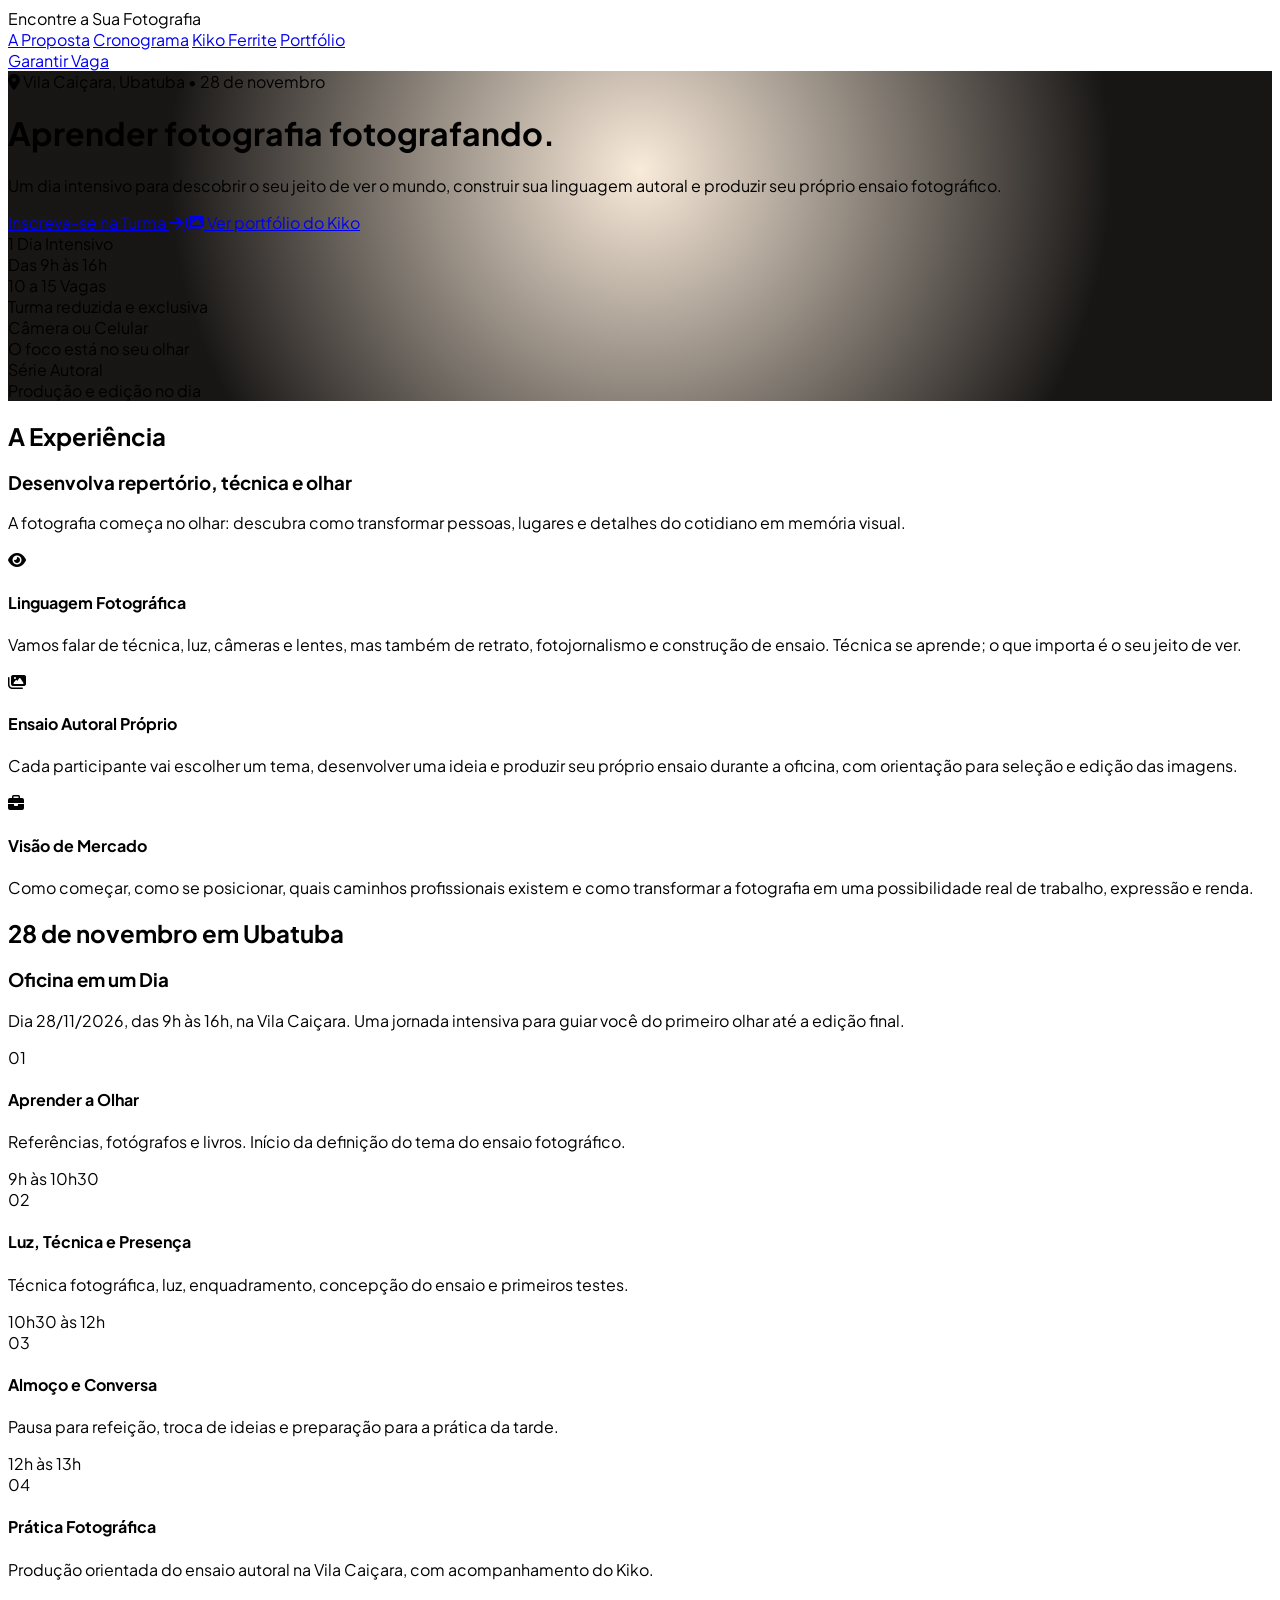
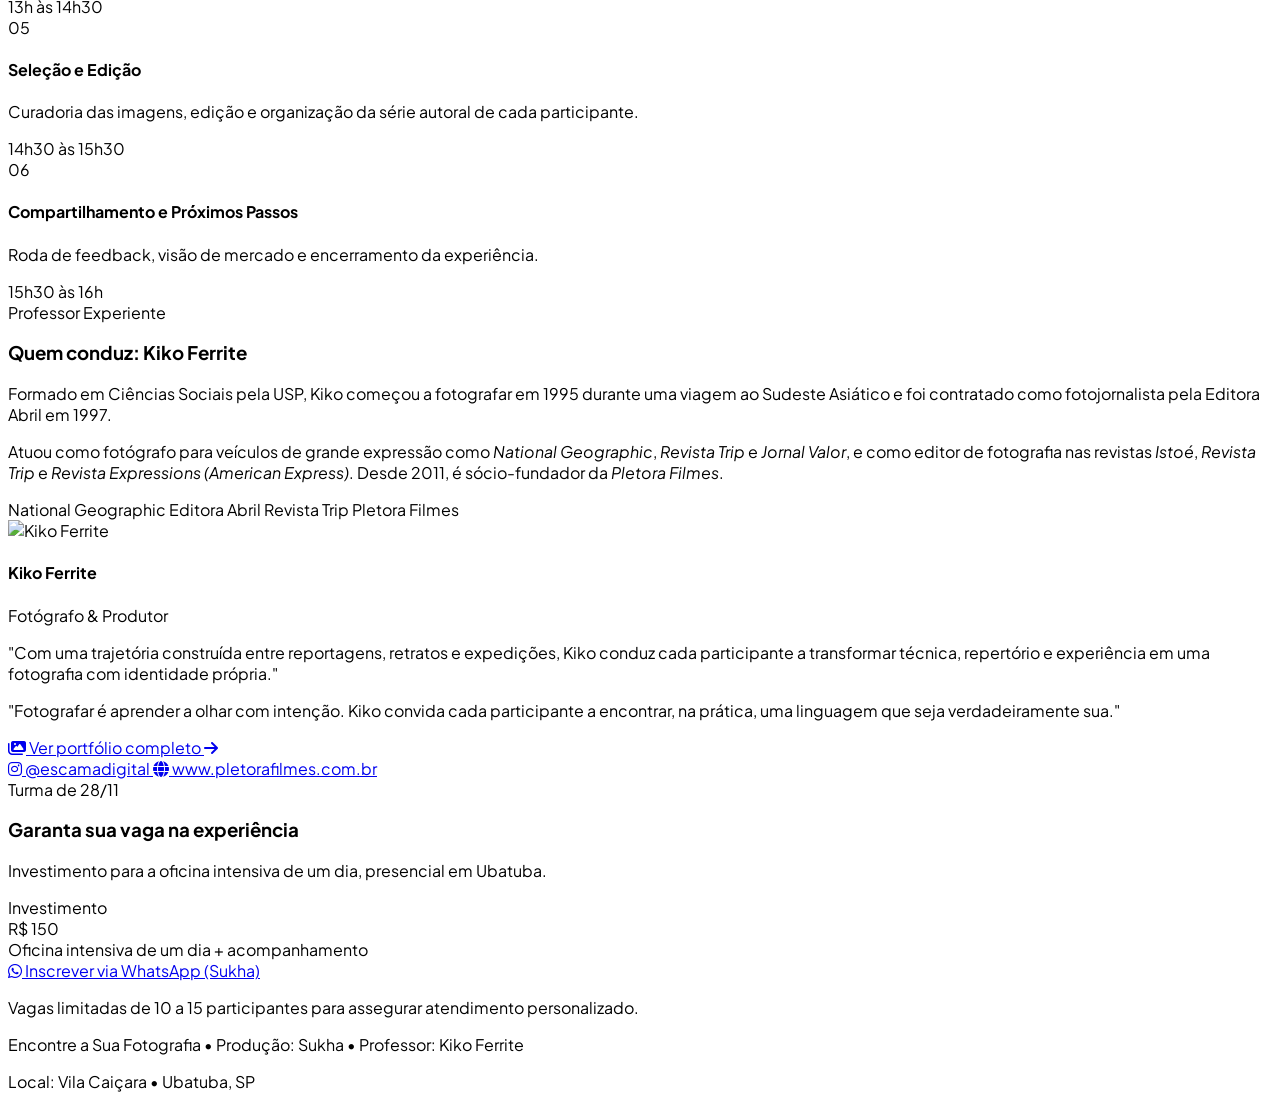
==== index.html @ da8b5577 "Atualiza oficina para evento intensivo de 28/11 e destaca portfólio" ====
<!DOCTYPE html>
<html lang="pt-BR" class="scroll-smooth">
<head>
    <meta charset="UTF-8">
    <meta name="viewport" content="width=device-width, initial-scale=1.0">
    <title>Encontre a Sua Fotografia | Oficina em Ubatuba com Kiko Ferrite</title>
    <meta name="description" content="Oficina intensiva Encontre a Sua Fotografia em Ubatuba com Kiko Ferrite, no dia 28/11, das 9h às 16h. Desenvolva seu olhar, sua linguagem autoral e produza seu ensaio fotográfico.">

<meta property="og:title" content="Encontre a Sua Fotografia | Oficina em Ubatuba com Kiko Ferrite">
<meta property="og:description" content="Oficina intensiva de fotografia autoral em Ubatuba, no dia 28/11, das 9h às 16h, com Kiko Ferrite.">
<meta property="og:type" content="website">
<meta property="og:url" content="https://agenciaentrenos.github.io/encontre-sua-fotografia/">
<meta property="og:image" content="https://agenciaentrenos.github.io/encontre-sua-fotografia/logo-oficina-encontre-sua-fotografia.png">

<meta name="twitter:card" content="summary_large_image">
<meta name="twitter:title" content="Encontre a Sua Fotografia | Oficina em Ubatuba com Kiko Ferrite">
<meta name="twitter:description" content="Oficina intensiva de fotografia autoral em Ubatuba com Kiko Ferrite, no dia 28/11.">

    <!-- Tailwind CSS -->
    <script src="https://cdn.tailwindcss.com"></script>
    <!-- Google Fonts: Plus Jakarta Sans -->
    <link href="https://fonts.googleapis.com/css2?family=Plus+Jakarta+Sans:wght@300;400;500;600;700;800&display=swap" rel="stylesheet">
    <!-- FontAwesome for Icons -->
    <link rel="stylesheet" href="https://cdnjs.cloudflare.com/ajax/libs/font-awesome/6.4.0/css/all.min.css">
    <style>
        body {
            font-family: 'Plus Jakarta Sans', sans-serif;
        }
        .hero-gradient {
            background: radial-gradient(circle at 50% 30%, rgba(217, 119, 6, 0.15) 0%, rgba(12, 10, 9, 0.95) 70%);
        }
    </style>
</head>
<body class="bg-stone-950 text-stone-100 antialiased selection:bg-amber-500 selection:text-stone-950">

    <!-- Navigation -->
    <nav class="fixed top-0 left-0 right-0 z-50 bg-stone-950/85 backdrop-blur-md border-b border-stone-800/60">
        <div class="max-w-7xl mx-auto px-6 h-20 flex items-center justify-between">
            <div class="flex items-center gap-3">
                <span class="w-3 h-3 bg-amber-500 rounded-full animate-pulse"></span>
                <span class="font-bold tracking-wider text-sm uppercase text-stone-200">Encontre a Sua Fotografia</span>
            </div>

            <div class="hidden md:flex items-center gap-8 text-sm font-medium text-stone-300">
                <a href="#sobre" class="hover:text-amber-400 transition">A Proposta</a>
                <a href="#cronograma" class="hover:text-amber-400 transition">Cronograma</a>
                <a href="#professor" class="hover:text-amber-400 transition">Kiko Ferrite</a>
                <a href="portfolio.html" class="text-amber-400 font-semibold hover:underline">Portfólio</a>
            </div>

            <a href="https://wa.me/5511961726800?text=Olá!%20Gostaria%20de%20garantir%20minha%20vaga%20na%20Oficina%20Encontre%20a%20Sua%20Fotografia%20no%20dia%2028/11." target="_blank" class="bg-amber-500 hover:bg-amber-400 text-stone-950 px-5 py-2.5 rounded-xl font-bold text-sm transition shadow-lg shadow-amber-500/20">
                Garantir Vaga
            </a>
        </div>
    </nav>

    <!-- Hero -->
    <header class="relative min-h-screen flex items-center justify-center pt-24 pb-16 px-6 hero-gradient overflow-hidden">
        <div class="absolute inset-0 opacity-20 bg-[radial-gradient(#f59e0b_1px,transparent_1px)] [background-size:24px_24px]"></div>

        <div class="max-w-5xl mx-auto text-center relative z-10 space-y-8">
            <div class="inline-flex items-center gap-2 px-4 py-1.5 bg-amber-500/10 border border-amber-500/30 rounded-full text-amber-400 text-xs font-semibold uppercase tracking-widest">
                <i class="fa-solid fa-location-dot"></i> Vila Caiçara, Ubatuba • 28 de novembro
            </div>

            <h1 class="text-4xl sm:text-6xl md:text-7xl font-extrabold tracking-tight text-white leading-tight">
                Aprender fotografia <span class="text-transparent bg-clip-text bg-gradient-to-r from-amber-400 to-amber-200">fotografando.</span>
            </h1>

            <p class="text-lg sm:text-xl text-stone-300 font-light max-w-2xl mx-auto leading-relaxed">
                Um dia intensivo para descobrir o seu jeito de ver o mundo, construir sua linguagem autoral e produzir seu próprio ensaio fotográfico.
            </p>

            <div class="flex flex-col sm:flex-row items-center justify-center gap-4 pt-4">
                <a href="https://wa.me/5511961726800?text=Olá!%20Gostaria%20de%20garantir%20minha%20vaga%20na%20oficina%20Encontre%20a%20Sua%20Fotografia%20no%20dia%2028/11." target="_blank" class="w-full sm:w-auto bg-amber-500 hover:bg-amber-400 text-stone-950 px-8 py-4 rounded-2xl font-bold text-base transition shadow-xl shadow-amber-500/25 flex items-center justify-center gap-3">
                    <span>Inscreva-se na Turma</span>
                    <i class="fa-solid fa-arrow-right"></i>
                </a>

                <a href="portfolio.html" class="w-full sm:w-auto bg-stone-900 hover:bg-stone-800 border border-stone-800 text-stone-200 px-8 py-4 rounded-2xl font-semibold text-base transition flex items-center justify-center gap-2">
                    <i class="fa-solid fa-images text-amber-500"></i> Ver portfólio do Kiko
                </a>
            </div>

            <!-- Highlights bar -->
            <div class="grid grid-cols-2 md:grid-cols-4 gap-4 pt-12 border-t border-stone-800/80 max-w-4xl mx-auto text-left">
                <div class="bg-stone-900/40 p-4 rounded-xl border border-stone-800/50">
                    <div class="text-amber-400 font-bold text-lg">1 Dia Intensivo</div>
                    <div class="text-xs text-stone-400">Das 9h às 16h</div>
                </div>

                <div class="bg-stone-900/40 p-4 rounded-xl border border-stone-800/50">
                    <div class="text-amber-400 font-bold text-lg">10 a 15 Vagas</div>
                    <div class="text-xs text-stone-400">Turma reduzida e exclusiva</div>
                </div>

                <div class="bg-stone-900/40 p-4 rounded-xl border border-stone-800/50">
                    <div class="text-amber-400 font-bold text-lg">Câmera ou Celular</div>
                    <div class="text-xs text-stone-400">O foco está no seu olhar</div>
                </div>

                <div class="bg-stone-900/40 p-4 rounded-xl border border-stone-800/50">
                    <div class="text-amber-400 font-bold text-lg">Série Autoral</div>
                    <div class="text-xs text-stone-400">Produção e edição no dia</div>
                </div>
            </div>
        </div>
    </header>

    <!-- Sobre -->
    <section id="sobre" class="py-24 px-6 bg-stone-900/40 border-t border-stone-800/50">
        <div class="max-w-6xl mx-auto">
            <div class="text-center max-w-3xl mx-auto mb-16 space-y-4">
                <h2 class="text-xs font-semibold text-amber-500 uppercase tracking-widest">A Experiência</h2>
                <h3 class="text-3xl md:text-4xl font-bold text-white">Desenvolva repertório, técnica e olhar</h3>
                <p class="text-stone-400 font-light">
                    A fotografia começa no olhar: descubra como transformar pessoas, lugares e detalhes do cotidiano em memória visual.
                </p>
            </div>

            <div class="grid md:grid-cols-3 gap-8">
                <div class="bg-stone-900/80 p-8 rounded-3xl border border-stone-800 shadow-xl space-y-4">
                    <div class="w-12 h-12 bg-amber-500/10 rounded-2xl flex items-center justify-center text-amber-400 text-xl font-bold">
                        <i class="fa-solid fa-eye"></i>
                    </div>
                    <h4 class="text-xl font-bold text-white">Linguagem Fotográfica</h4>
                    <p class="text-stone-400 text-sm leading-relaxed">
                        Vamos falar de técnica, luz, câmeras e lentes, mas também de retrato, fotojornalismo e construção de ensaio. Técnica se aprende; o que importa é o seu jeito de ver.
                    </p>
                </div>

                <div class="bg-stone-900/80 p-8 rounded-3xl border border-stone-800 shadow-xl space-y-4">
                    <div class="w-12 h-12 bg-amber-500/10 rounded-2xl flex items-center justify-center text-amber-400 text-xl font-bold">
                        <i class="fa-solid fa-images"></i>
                    </div>
                    <h4 class="text-xl font-bold text-white">Ensaio Autoral Próprio</h4>
                    <p class="text-stone-400 text-sm leading-relaxed">
                        Cada participante vai escolher um tema, desenvolver uma ideia e produzir seu próprio ensaio durante a oficina, com orientação para seleção e edição das imagens.
                    </p>
                </div>

                <div class="bg-stone-900/80 p-8 rounded-3xl border border-stone-800 shadow-xl space-y-4">
                    <div class="w-12 h-12 bg-amber-500/10 rounded-2xl flex items-center justify-center text-amber-400 text-xl font-bold">
                        <i class="fa-solid fa-briefcase"></i>
                    </div>
                    <h4 class="text-xl font-bold text-white">Visão de Mercado</h4>
                    <p class="text-stone-400 text-sm leading-relaxed">
                        Como começar, como se posicionar, quais caminhos profissionais existem e como transformar a fotografia em uma possibilidade real de trabalho, expressão e renda.
                    </p>
                </div>
            </div>
        </div>
    </section>

    <!-- Cronograma -->
    <section id="cronograma" class="py-24 px-6 max-w-5xl mx-auto">
        <div class="text-center max-w-3xl mx-auto mb-16 space-y-4">
            <h2 class="text-xs font-semibold text-amber-500 uppercase tracking-widest">28 de novembro em Ubatuba</h2>
            <h3 class="text-3xl md:text-4xl font-bold text-white">Oficina em um Dia</h3>
            <p class="text-stone-400 font-light">Dia 28/11/2026, das 9h às 16h, na Vila Caiçara. Uma jornada intensiva para guiar você do primeiro olhar até a edição final.</p>
        </div>

        <div class="space-y-4">
            <div class="bg-stone-900/60 border border-stone-800 p-6 sm:p-8 rounded-2xl flex flex-col md:flex-row md:items-center justify-between gap-6 hover:border-amber-500/50 transition">
                <div class="flex items-start gap-6">
                    <span class="text-3xl font-black text-amber-500/40">01</span>
                    <div>
                        <h4 class="text-xl font-bold text-white">Aprender a Olhar</h4>
                        <p class="text-stone-400 text-sm mt-1">Referências, fotógrafos e livros. Início da definição do tema do ensaio fotográfico.</p>
                    </div>
                </div>
                <span class="text-xs bg-stone-800 text-stone-300 px-3 py-1.5 rounded-lg w-fit">9h às 10h30</span>
            </div>

            <div class="bg-stone-900/60 border border-stone-800 p-6 sm:p-8 rounded-2xl flex flex-col md:flex-row md:items-center justify-between gap-6 hover:border-amber-500/50 transition">
                <div class="flex items-start gap-6">
                    <span class="text-3xl font-black text-amber-500/40">02</span>
                    <div>
                        <h4 class="text-xl font-bold text-white">Luz, Técnica e Presença</h4>
                        <p class="text-stone-400 text-sm mt-1">Técnica fotográfica, luz, enquadramento, concepção do ensaio e primeiros testes.</p>
                    </div>
                </div>
                <span class="text-xs bg-stone-800 text-stone-300 px-3 py-1.5 rounded-lg w-fit">10h30 às 12h</span>
            </div>

            <div class="bg-stone-900/60 border border-stone-800 p-6 sm:p-8 rounded-2xl flex flex-col md:flex-row md:items-center justify-between gap-6 hover:border-amber-500/50 transition">
                <div class="flex items-start gap-6">
                    <span class="text-3xl font-black text-amber-500/40">03</span>
                    <div>
                        <h4 class="text-xl font-bold text-white">Almoço e Conversa</h4>
                        <p class="text-stone-400 text-sm mt-1">Pausa para refeição, troca de ideias e preparação para a prática da tarde.</p>
                    </div>
                </div>
                <span class="text-xs bg-stone-800 text-stone-300 px-3 py-1.5 rounded-lg w-fit">12h às 13h</span>
            </div>

            <div class="bg-stone-900/60 border border-stone-800 p-6 sm:p-8 rounded-2xl flex flex-col md:flex-row md:items-center justify-between gap-6 hover:border-amber-500/50 transition">
                <div class="flex items-start gap-6">
                    <span class="text-3xl font-black text-amber-500/40">04</span>
                    <div>
                        <h4 class="text-xl font-bold text-white">Prática Fotográfica</h4>
                        <p class="text-stone-400 text-sm mt-1">Produção orientada do ensaio autoral na Vila Caiçara, com acompanhamento do Kiko.</p>
                    </div>
                </div>
                <span class="text-xs bg-stone-800 text-stone-300 px-3 py-1.5 rounded-lg w-fit">13h às 14h30</span>
            </div>

            <div class="bg-stone-900/60 border border-stone-800 p-6 sm:p-8 rounded-2xl flex flex-col md:flex-row md:items-center justify-between gap-6 hover:border-amber-500/50 transition">
                <div class="flex items-start gap-6">
                    <span class="text-3xl font-black text-amber-500/40">05</span>
                    <div>
                        <h4 class="text-xl font-bold text-white">Seleção e Edição</h4>
                        <p class="text-stone-400 text-sm mt-1">Curadoria das imagens, edição e organização da série autoral de cada participante.</p>
                    </div>
                </div>
                <span class="text-xs bg-stone-800 text-stone-300 px-3 py-1.5 rounded-lg w-fit">14h30 às 15h30</span>
            </div>

            <div class="bg-stone-900/60 border border-stone-800 p-6 sm:p-8 rounded-2xl flex flex-col md:flex-row md:items-center justify-between gap-6 hover:border-amber-500/50 transition">
                <div class="flex items-start gap-6">
                    <span class="text-3xl font-black text-amber-500/40">06</span>
                    <div>
                        <h4 class="text-xl font-bold text-white">Compartilhamento e Próximos Passos</h4>
                        <p class="text-stone-400 text-sm mt-1">Roda de feedback, visão de mercado e encerramento da experiência.</p>
                    </div>
                </div>
                <span class="text-xs bg-stone-800 text-stone-300 px-3 py-1.5 rounded-lg w-fit">15h30 às 16h</span>
            </div>
        </div>
    </section>

    <!-- Professor -->
    <section id="professor" class="py-24 px-6 bg-stone-900/40 border-t border-stone-800/50">
        <div class="max-w-5xl mx-auto">
            <div class="grid md:grid-cols-2 gap-12 items-center">
                <div class="space-y-6">
                    <span class="text-xs font-semibold text-amber-500 uppercase tracking-widest">Professor Experiente</span>
                    <h3 class="text-3xl md:text-4xl font-bold text-white">Quem conduz: Kiko Ferrite</h3>
                    <p class="text-stone-300 leading-relaxed text-sm sm:text-base">Formado em Ciências Sociais pela USP, Kiko começou a fotografar em 1995 durante uma viagem ao Sudeste Asiático e foi contratado como fotojornalista pela Editora Abril em 1997.</p>
                    <p class="text-stone-400 leading-relaxed text-sm">Atuou como fotógrafo para veículos de grande expressão como <em>National Geographic</em>, <em>Revista Trip</em> e <em>Jornal Valor</em>, e como editor de fotografia nas revistas <em>Istoé</em>, <em>Revista Trip</em> e <em>Revista Expressions (American Express)</em>. Desde 2011, é sócio-fundador da <em>Pletora Filmes</em>.</p>
                    <div class="pt-4 flex flex-wrap gap-3">
                        <span class="px-3 py-1.5 bg-stone-800 text-stone-300 text-xs rounded-lg border border-stone-700">National Geographic</span>
                        <span class="px-3 py-1.5 bg-stone-800 text-stone-300 text-xs rounded-lg border border-stone-700">Editora Abril</span>
                        <span class="px-3 py-1.5 bg-stone-800 text-stone-300 text-xs rounded-lg border border-stone-700">Revista Trip</span>
                        <span class="px-3 py-1.5 bg-stone-800 text-stone-300 text-xs rounded-lg border border-stone-700">Pletora Filmes</span>
                    </div>
                </div>

                <!-- Card visual do Kiko -->
                <div class="bg-stone-900 p-8 rounded-3xl border border-stone-800 shadow-2xl relative overflow-hidden">
                    <div class="absolute inset-0 bg-[radial-gradient(#f59e0b_1px,transparent_1px)] opacity-10 [background-size:16px_16px]"></div>
                    <div class="relative z-10 space-y-6 text-center">
                        <div class="w-32 h-32 rounded-full mx-auto overflow-hidden border-2 border-amber-500/50 shadow-lg">
                            <img src="IMG_4603.jpeg" alt="Kiko Ferrite" class="w-full h-full object-cover">
                        </div>

                        <div>
                            <h4 class="text-xl font-bold text-white">Kiko Ferrite</h4>
                            <p class="text-xs text-amber-400 uppercase tracking-widest mt-1">Fotógrafo & Produtor</p>
                        </div>

                        <div class="space-y-3">
                            <p class="text-xs text-stone-400 italic leading-relaxed">
                                "Com uma trajetória construída entre reportagens, retratos e expedições, Kiko conduz cada participante a transformar técnica, repertório e experiência em uma fotografia com identidade própria."
                            </p>
                            <p class="text-xs text-amber-400 italic leading-relaxed">
                                "Fotografar é aprender a olhar com intenção. Kiko convida cada participante a encontrar, na prática, uma linguagem que seja verdadeiramente sua."
                            </p>
                        </div>

                        <div class="pt-2 flex flex-col items-center gap-3">
                            <a href="portfolio.html" class="inline-flex items-center justify-center gap-3 bg-amber-500 hover:bg-amber-400 text-stone-950 px-6 py-3.5 rounded-xl font-bold text-sm transition shadow-lg shadow-amber-500/20">
                                <i class="fa-solid fa-images"></i>
                                Ver portfólio completo
                                <i class="fa-solid fa-arrow-right"></i>
                            </a>
                            <div class="flex flex-wrap items-center justify-center gap-3 pt-1">
                                <a href="https://www.instagram.com/escamadigital/" target="_blank" rel="noopener noreferrer" class="inline-flex items-center gap-2 bg-stone-800 hover:bg-stone-700 border border-amber-500/40 text-amber-400 px-4 py-2 rounded-xl font-semibold text-xs transition">
                                    <i class="fa-brands fa-instagram"></i> @escamadigital
                                </a>
                                <a href="https://www.pletorafilmes.com.br" target="_blank" rel="noopener noreferrer" class="inline-flex items-center gap-2 bg-stone-800 hover:bg-stone-700 border border-amber-500/40 text-amber-400 px-4 py-2 rounded-xl font-semibold text-xs transition">
                                    <i class="fa-solid fa-globe"></i> www.pletorafilmes.com.br
                                </a>
                            </div>
                        </div>
                    </div>
                </div>
            </div>
        </div>
    </section>

    <!-- Inscrição -->
    <section id="inscricao" class="py-24 px-6 max-w-4xl mx-auto text-center">
        <div class="bg-stone-900 border border-stone-800 p-8 sm:p-16 rounded-3xl shadow-2xl space-y-8">
            <span class="text-xs font-semibold text-amber-500 uppercase tracking-widest">Turma de 28/11</span>
            <h3 class="text-3xl sm:text-5xl font-extrabold text-white">Garanta sua vaga na experiência</h3>
            <p class="text-stone-400 max-w-xl mx-auto text-sm sm:text-base">Investimento para a oficina intensiva de um dia, presencial em Ubatuba.</p>
            <div class="inline-block bg-stone-950 border border-stone-800 px-8 py-6 rounded-2xl">
                <div class="text-sm text-stone-400 uppercase tracking-wider">Investimento</div>
                <div class="text-4xl sm:text-5xl font-black text-amber-400 mt-2">R$ 150</div>
                <div class="text-xs text-stone-500 mt-1">Oficina intensiva de um dia + acompanhamento</div>
            </div>
            <div class="flex flex-col sm:flex-row items-center justify-center gap-4 pt-4">
                <a href="https://wa.me/5511961726800?text=Olá!%20Gostaria%20de%20garantir%20minha%20vaga%20no%20workshop%20Encontre%20a%20Sua%20Fotografia%20no%20dia%2028/11." target="_blank" class="w-full sm:w-auto bg-amber-500 hover:bg-amber-400 text-stone-950 px-8 py-4 rounded-2xl font-bold text-base transition shadow-xl shadow-amber-500/25 flex items-center justify-center gap-3">
                    <i class="fa-brands fa-whatsapp text-xl"></i> Inscrever via WhatsApp (Sukha)
                </a>
            </div>
            <p class="text-xs text-stone-500">Vagas limitadas de 10 a 15 participantes para assegurar atendimento personalizado.</p>
        </div>
    </section>

    <footer class="bg-stone-950 border-t border-stone-900 py-12 px-6 text-center text-xs text-stone-500 space-y-2">
        <p>Encontre a Sua Fotografia • Produção: Sukha • Professor: Kiko Ferrite</p>
        <p>Local: Vila Caiçara • Ubatuba, SP</p>
    </footer>
</body>
</html>
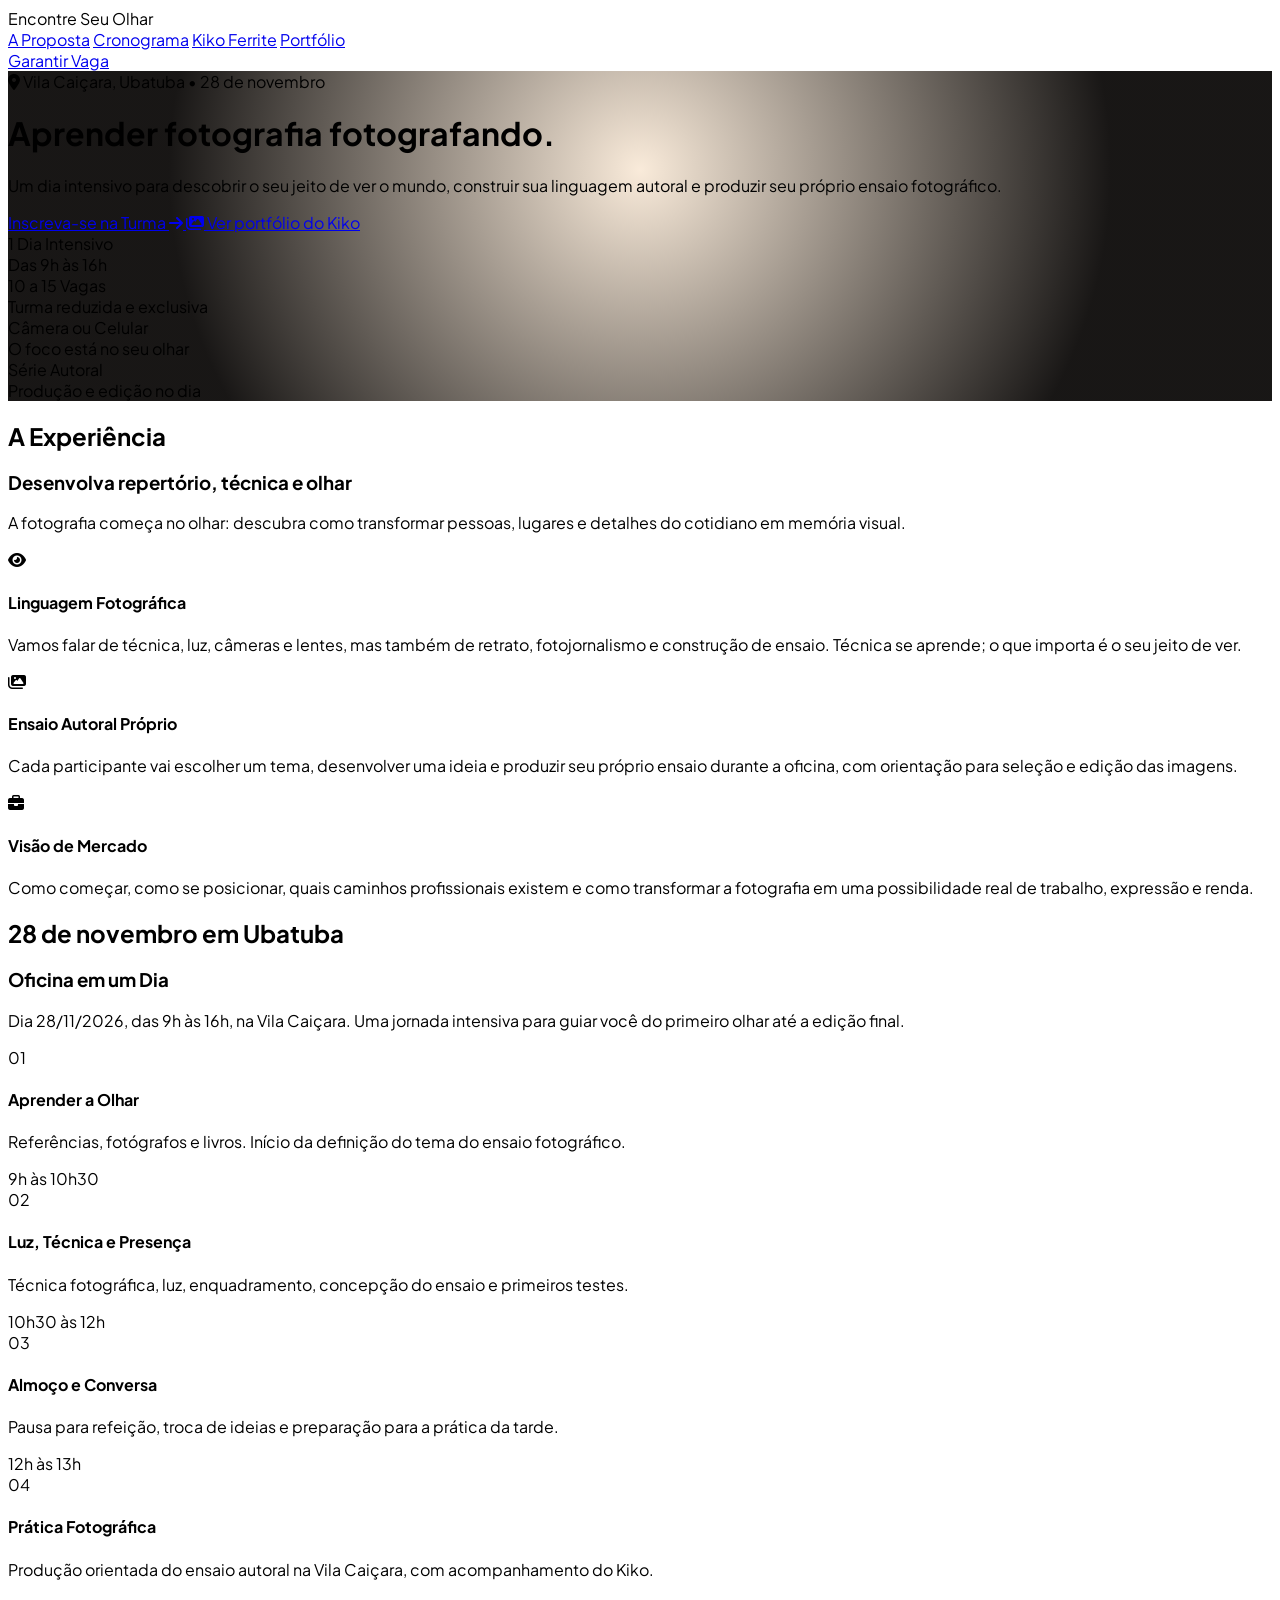
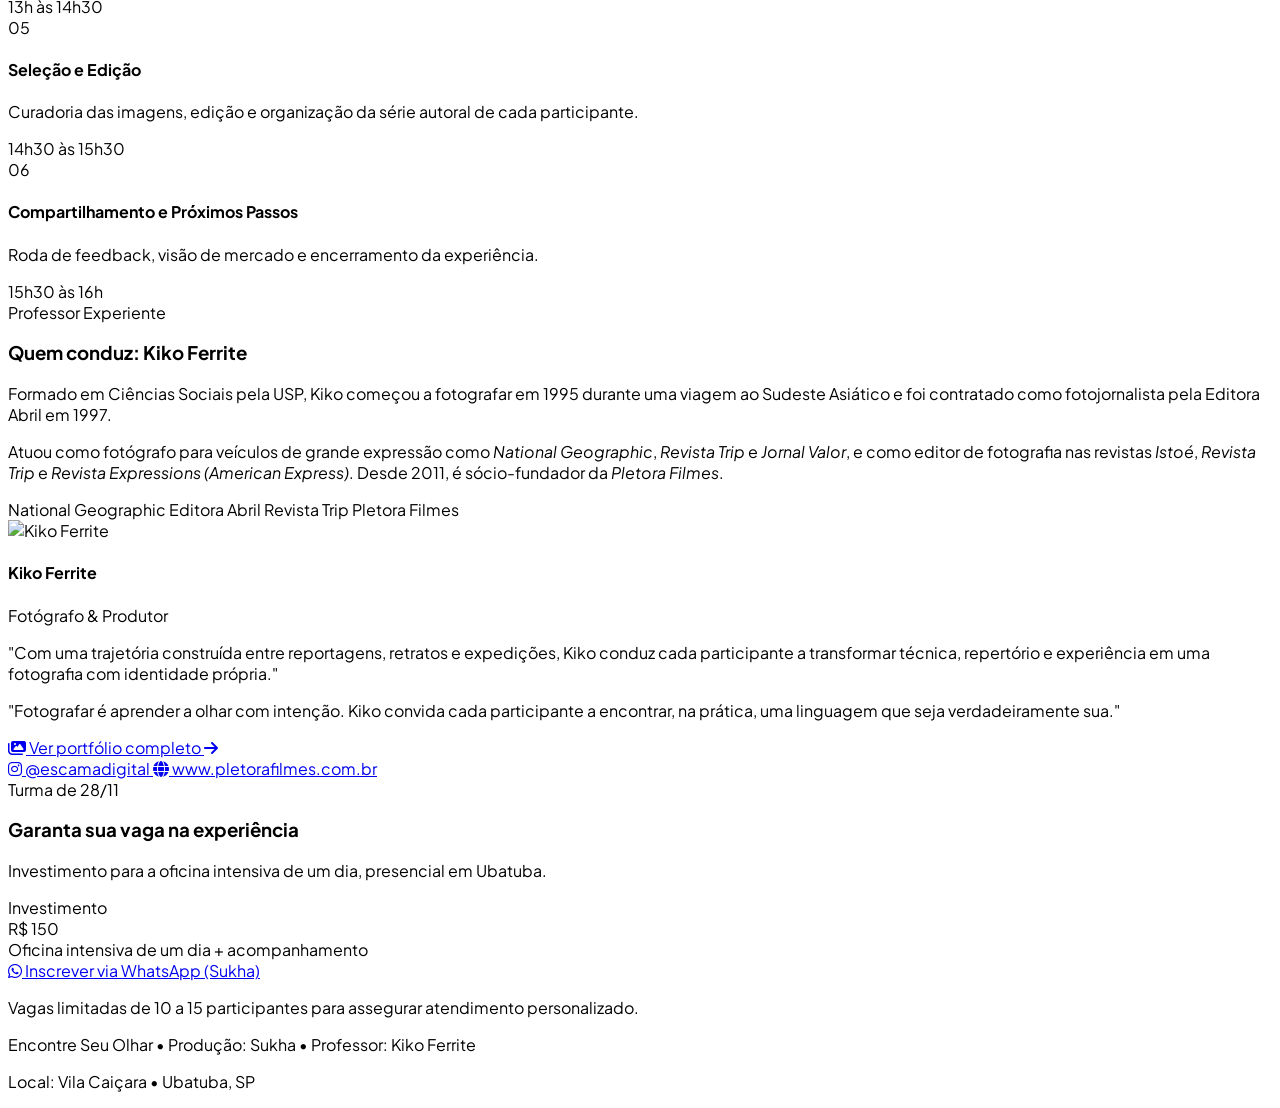
==== commit 170a131e: "Renomeia projeto para Encontre Seu Olhar" ====
--- a/index.html
+++ b/index.html
@@ -3,17 +3,17 @@
 <head>
     <meta charset="UTF-8">
     <meta name="viewport" content="width=device-width, initial-scale=1.0">
-    <title>Encontre a Sua Fotografia | Oficina em Ubatuba com Kiko Ferrite</title>
-    <meta name="description" content="Oficina intensiva Encontre a Sua Fotografia em Ubatuba com Kiko Ferrite, no dia 28/11, das 9h às 16h. Desenvolva seu olhar, sua linguagem autoral e produza seu ensaio fotográfico.">
-
-<meta property="og:title" content="Encontre a Sua Fotografia | Oficina em Ubatuba com Kiko Ferrite">
+    <title>Encontre Seu Olhar | Oficina em Ubatuba com Kiko Ferrite</title>
+    <meta name="description" content="Oficina intensiva Encontre Seu Olhar em Ubatuba com Kiko Ferrite, no dia 28/11, das 9h às 16h. Desenvolva seu olhar, sua linguagem autoral e produza seu ensaio fotográfico.">
+
+<meta property="og:title" content="Encontre Seu Olhar | Oficina em Ubatuba com Kiko Ferrite">
 <meta property="og:description" content="Oficina intensiva de fotografia autoral em Ubatuba, no dia 28/11, das 9h às 16h, com Kiko Ferrite.">
 <meta property="og:type" content="website">
 <meta property="og:url" content="https://agenciaentrenos.github.io/encontre-sua-fotografia/">
 <meta property="og:image" content="https://agenciaentrenos.github.io/encontre-sua-fotografia/logo-oficina-encontre-sua-fotografia.png">
 
 <meta name="twitter:card" content="summary_large_image">
-<meta name="twitter:title" content="Encontre a Sua Fotografia | Oficina em Ubatuba com Kiko Ferrite">
+<meta name="twitter:title" content="Encontre Seu Olhar | Oficina em Ubatuba com Kiko Ferrite">
 <meta name="twitter:description" content="Oficina intensiva de fotografia autoral em Ubatuba com Kiko Ferrite, no dia 28/11.">
 
     <!-- Tailwind CSS -->
@@ -38,7 +38,7 @@
         <div class="max-w-7xl mx-auto px-6 h-20 flex items-center justify-between">
             <div class="flex items-center gap-3">
                 <span class="w-3 h-3 bg-amber-500 rounded-full animate-pulse"></span>
-                <span class="font-bold tracking-wider text-sm uppercase text-stone-200">Encontre a Sua Fotografia</span>
+                <span class="font-bold tracking-wider text-sm uppercase text-stone-200">Encontre Seu Olhar</span>
             </div>
 
             <div class="hidden md:flex items-center gap-8 text-sm font-medium text-stone-300">
@@ -48,7 +48,7 @@
                 <a href="portfolio.html" class="text-amber-400 font-semibold hover:underline">Portfólio</a>
             </div>
 
-            <a href="https://wa.me/5511961726800?text=Olá!%20Gostaria%20de%20garantir%20minha%20vaga%20na%20Oficina%20Encontre%20a%20Sua%20Fotografia%20no%20dia%2028/11." target="_blank" class="bg-amber-500 hover:bg-amber-400 text-stone-950 px-5 py-2.5 rounded-xl font-bold text-sm transition shadow-lg shadow-amber-500/20">
+            <a href="https://wa.me/5511961726800?text=Olá!%20Gostaria%20de%20garantir%20minha%20vaga%20na%20Oficina%20Encontre%20Seu%20Olhar%20no%20dia%2028/11." target="_blank" class="bg-amber-500 hover:bg-amber-400 text-stone-950 px-5 py-2.5 rounded-xl font-bold text-sm transition shadow-lg shadow-amber-500/20">
                 Garantir Vaga
             </a>
         </div>
@@ -72,7 +72,7 @@
             </p>
 
             <div class="flex flex-col sm:flex-row items-center justify-center gap-4 pt-4">
-                <a href="https://wa.me/5511961726800?text=Olá!%20Gostaria%20de%20garantir%20minha%20vaga%20na%20oficina%20Encontre%20a%20Sua%20Fotografia%20no%20dia%2028/11." target="_blank" class="w-full sm:w-auto bg-amber-500 hover:bg-amber-400 text-stone-950 px-8 py-4 rounded-2xl font-bold text-base transition shadow-xl shadow-amber-500/25 flex items-center justify-center gap-3">
+                <a href="https://wa.me/5511961726800?text=Olá!%20Gostaria%20de%20garantir%20minha%20vaga%20na%20oficina%20Encontre%20Seu%20Olhar%20no%20dia%2028/11." target="_blank" class="w-full sm:w-auto bg-amber-500 hover:bg-amber-400 text-stone-950 px-8 py-4 rounded-2xl font-bold text-base transition shadow-xl shadow-amber-500/25 flex items-center justify-center gap-3">
                     <span>Inscreva-se na Turma</span>
                     <i class="fa-solid fa-arrow-right"></i>
                 </a>
@@ -301,7 +301,7 @@
                 <div class="text-xs text-stone-500 mt-1">Oficina intensiva de um dia + acompanhamento</div>
             </div>
             <div class="flex flex-col sm:flex-row items-center justify-center gap-4 pt-4">
-                <a href="https://wa.me/5511961726800?text=Olá!%20Gostaria%20de%20garantir%20minha%20vaga%20no%20workshop%20Encontre%20a%20Sua%20Fotografia%20no%20dia%2028/11." target="_blank" class="w-full sm:w-auto bg-amber-500 hover:bg-amber-400 text-stone-950 px-8 py-4 rounded-2xl font-bold text-base transition shadow-xl shadow-amber-500/25 flex items-center justify-center gap-3">
+                <a href="https://wa.me/5511961726800?text=Olá!%20Gostaria%20de%20garantir%20minha%20vaga%20no%20workshop%20Encontre%20Seu%20Olhar%20no%20dia%2028/11." target="_blank" class="w-full sm:w-auto bg-amber-500 hover:bg-amber-400 text-stone-950 px-8 py-4 rounded-2xl font-bold text-base transition shadow-xl shadow-amber-500/25 flex items-center justify-center gap-3">
                     <i class="fa-brands fa-whatsapp text-xl"></i> Inscrever via WhatsApp (Sukha)
                 </a>
             </div>
@@ -310,7 +310,7 @@
     </section>
 
     <footer class="bg-stone-950 border-t border-stone-900 py-12 px-6 text-center text-xs text-stone-500 space-y-2">
-        <p>Encontre a Sua Fotografia • Produção: Sukha • Professor: Kiko Ferrite</p>
+        <p>Encontre Seu Olhar • Produção: Sukha • Professor: Kiko Ferrite</p>
         <p>Local: Vila Caiçara • Ubatuba, SP</p>
     </footer>
 </body>
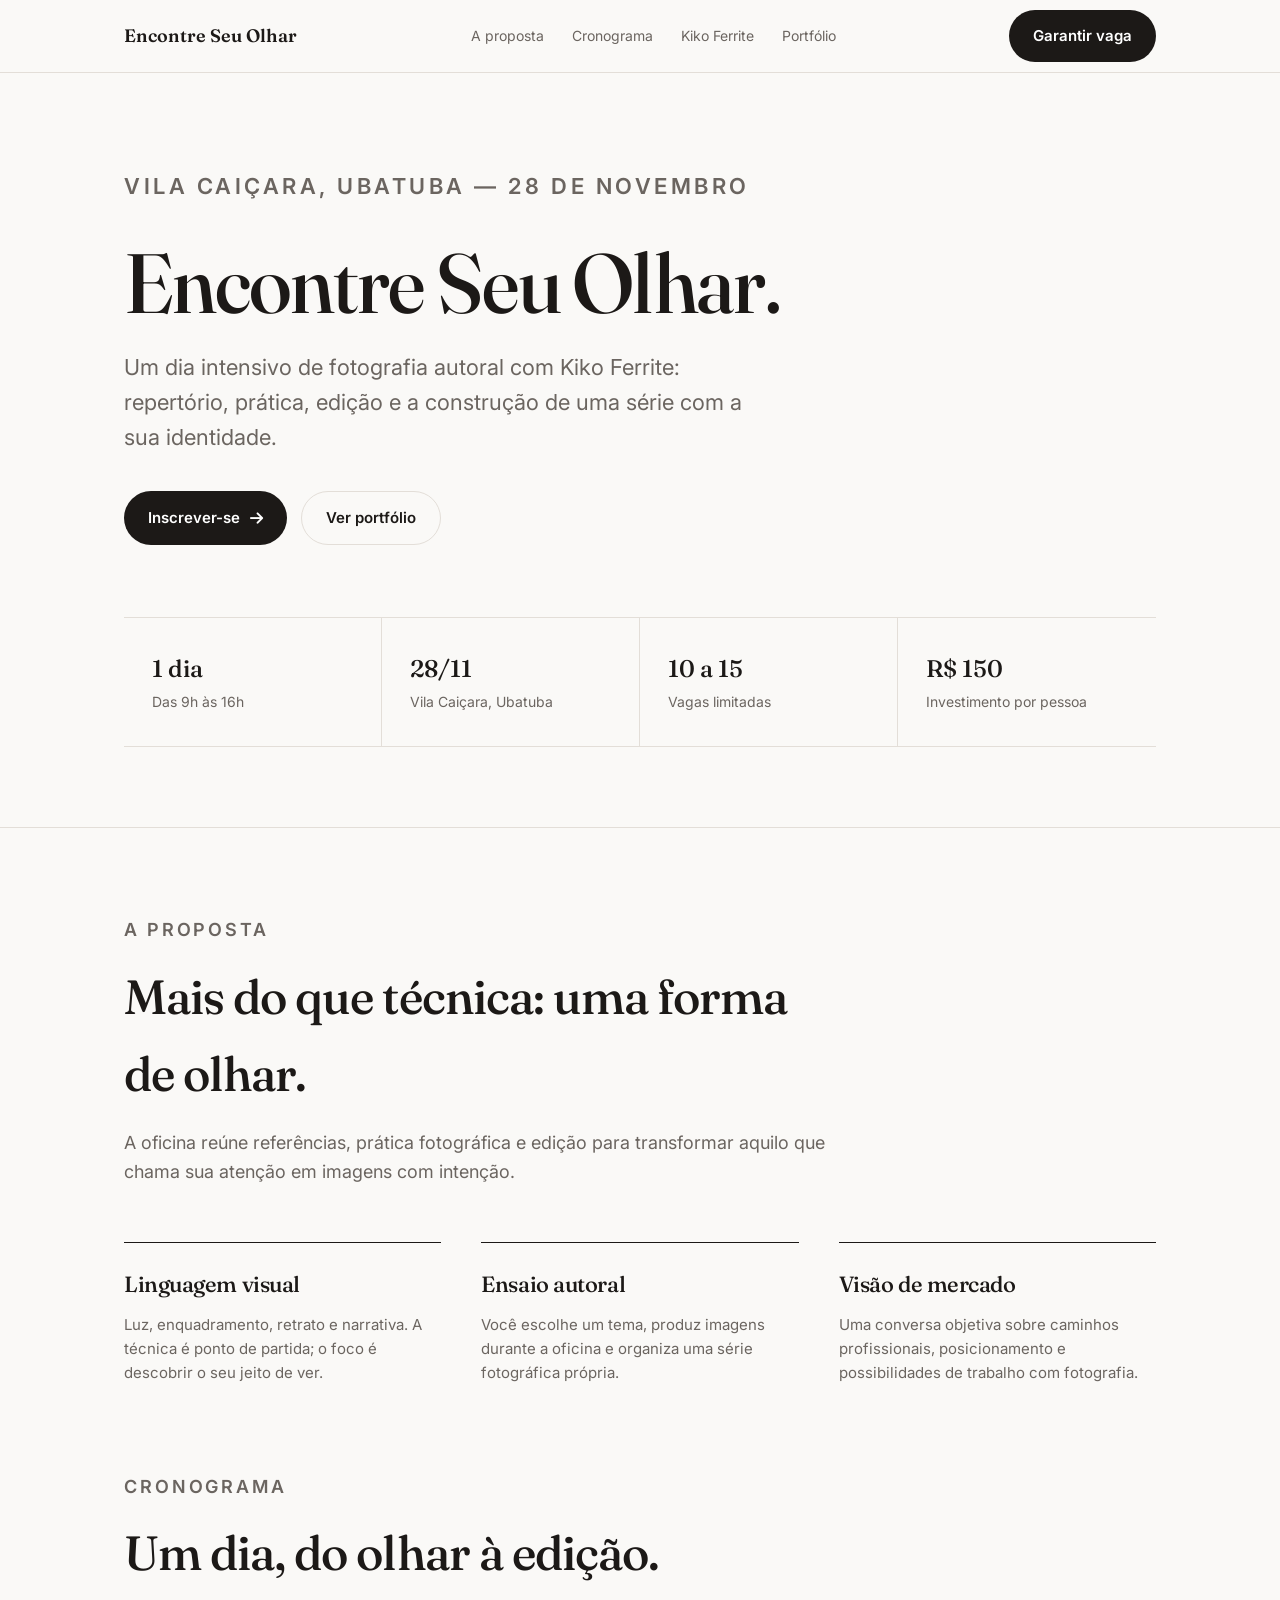
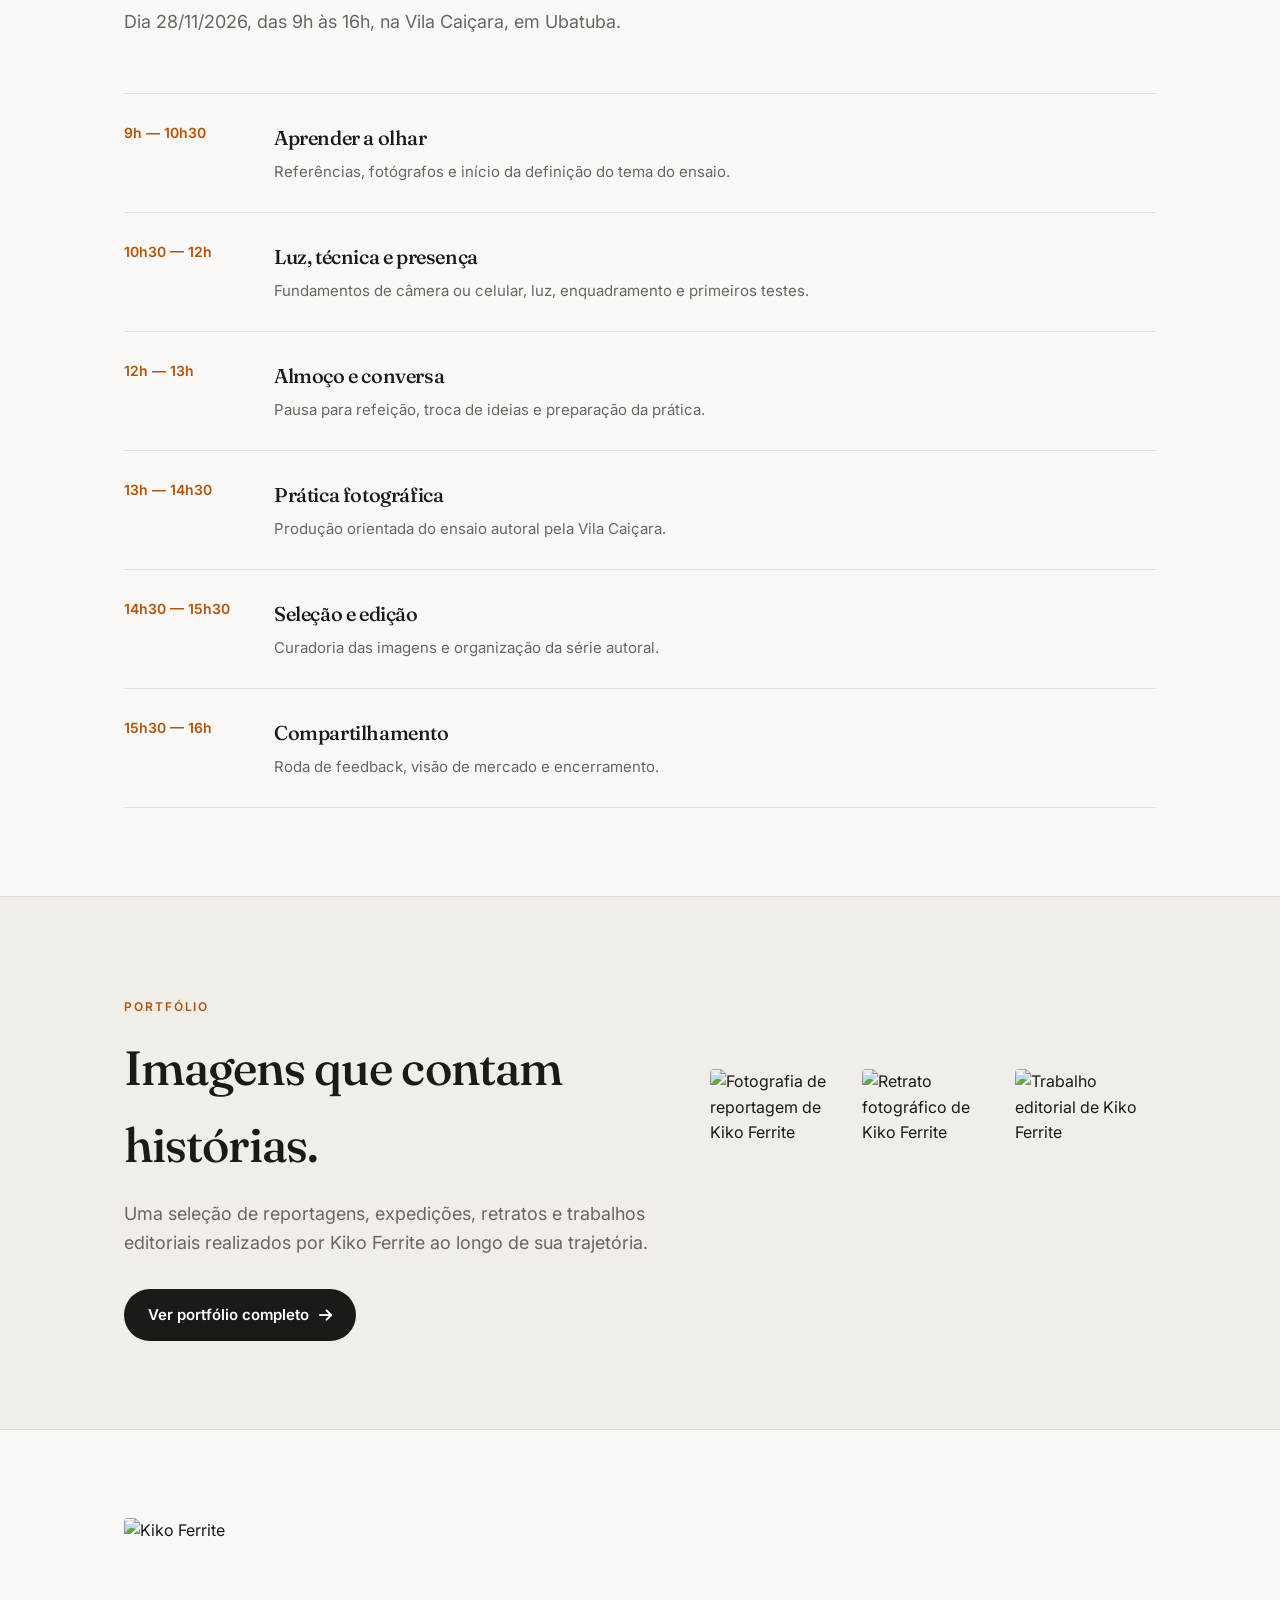
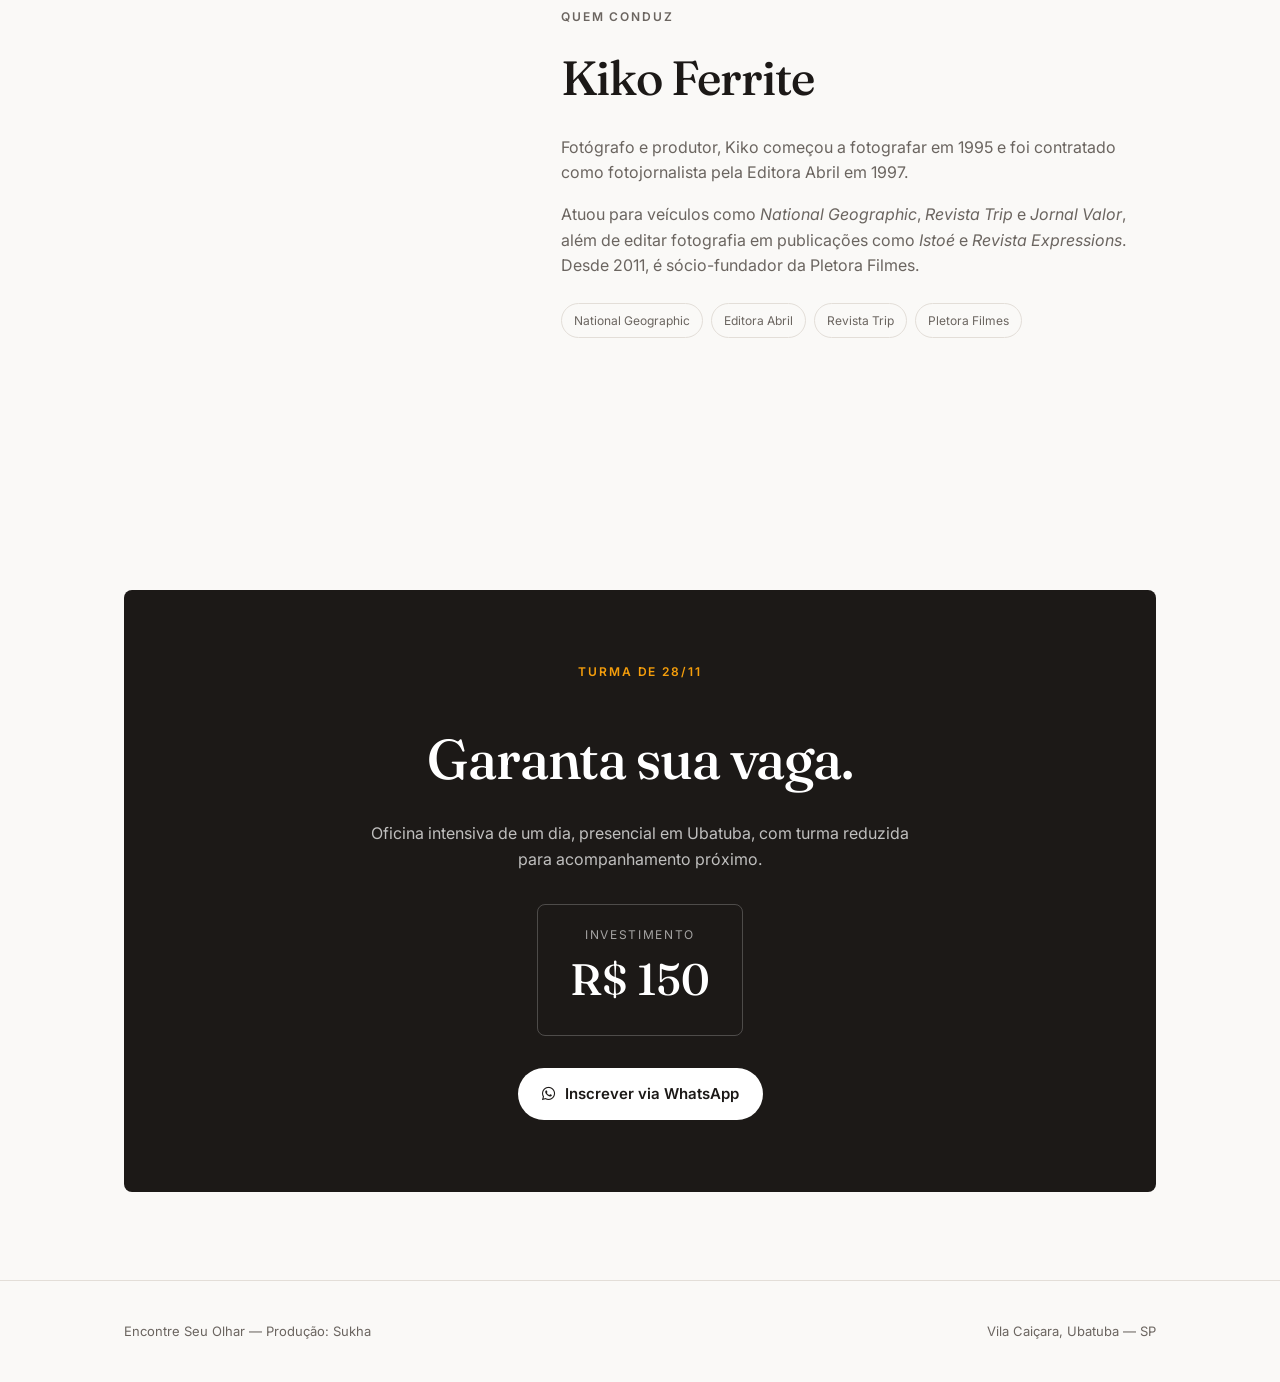
==== commit 0fc75fb6: "Aplica redesign clean na página principal" ====
--- a/index.html
+++ b/index.html
@@ -1,317 +1,323 @@
-<!DOCTYPE html>
-<html lang="pt-BR" class="scroll-smooth">
+<!doctype html>
+<html lang="pt-BR">
 <head>
-    <meta charset="UTF-8">
-    <meta name="viewport" content="width=device-width, initial-scale=1.0">
-    <title>Encontre Seu Olhar | Oficina em Ubatuba com Kiko Ferrite</title>
-    <meta name="description" content="Oficina intensiva Encontre Seu Olhar em Ubatuba com Kiko Ferrite, no dia 28/11, das 9h às 16h. Desenvolva seu olhar, sua linguagem autoral e produza seu ensaio fotográfico.">
-
-<meta property="og:title" content="Encontre Seu Olhar | Oficina em Ubatuba com Kiko Ferrite">
-<meta property="og:description" content="Oficina intensiva de fotografia autoral em Ubatuba, no dia 28/11, das 9h às 16h, com Kiko Ferrite.">
-<meta property="og:type" content="website">
-<meta property="og:url" content="https://agenciaentrenos.github.io/encontre-sua-fotografia/">
-<meta property="og:image" content="https://agenciaentrenos.github.io/encontre-sua-fotografia/logo-oficina-encontre-sua-fotografia.png">
-
-<meta name="twitter:card" content="summary_large_image">
-<meta name="twitter:title" content="Encontre Seu Olhar | Oficina em Ubatuba com Kiko Ferrite">
-<meta name="twitter:description" content="Oficina intensiva de fotografia autoral em Ubatuba com Kiko Ferrite, no dia 28/11.">
-
-    <!-- Tailwind CSS -->
-    <script src="https://cdn.tailwindcss.com"></script>
-    <!-- Google Fonts: Plus Jakarta Sans -->
-    <link href="https://fonts.googleapis.com/css2?family=Plus+Jakarta+Sans:wght@300;400;500;600;700;800&display=swap" rel="stylesheet">
-    <!-- FontAwesome for Icons -->
-    <link rel="stylesheet" href="https://cdnjs.cloudflare.com/ajax/libs/font-awesome/6.4.0/css/all.min.css">
-    <style>
-        body {
-            font-family: 'Plus Jakarta Sans', sans-serif;
-        }
-        .hero-gradient {
-            background: radial-gradient(circle at 50% 30%, rgba(217, 119, 6, 0.15) 0%, rgba(12, 10, 9, 0.95) 70%);
-        }
-    </style>
+  <meta charset="utf-8">
+  <meta name="viewport" content="width=device-width,initial-scale=1">
+  <title>Encontre Seu Olhar | Oficina de fotografia com Kiko Ferrite</title>
+  <meta name="description" content="Oficina intensiva de fotografia autoral com Kiko Ferrite em Ubatuba, no dia 28/11, das 9h às 16h.">
+  <meta property="og:title" content="Encontre Seu Olhar | Oficina com Kiko Ferrite">
+  <meta property="og:description" content="Um dia de fotografia autoral, prática e edição em Ubatuba. 28/11, das 9h às 16h.">
+  <meta property="og:image" content="https://agenciaentrenos.github.io/encontre-seu-olhar/logo-oficina-encontre-sua-fotografia.png">
+  <meta property="og:type" content="website">
+
+  <link rel="preconnect" href="https://fonts.googleapis.com">
+  <link rel="preconnect" href="https://fonts.gstatic.com" crossorigin>
+  <link href="https://fonts.googleapis.com/css2?family=Inter:wght@400;500;600&family=Fraunces:opsz,wght@9..144,400;9..144,500;9..144,600&display=swap" rel="stylesheet">
+  <link rel="stylesheet" href="https://cdnjs.cloudflare.com/ajax/libs/font-awesome/6.4.0/css/all.min.css">
+
+  <style>
+    :root {
+      --ink: #1c1917;
+      --muted: #6b6560;
+      --line: #e3ded8;
+      --paper: #faf9f7;
+      --accent: #b45309;
+    }
+    * { box-sizing: border-box; }
+    body {
+      margin: 0;
+      background: var(--paper);
+      color: var(--ink);
+      font-family: 'Inter', sans-serif;
+      line-height: 1.6;
+    }
+    h1, h2, h3 { font-family: 'Fraunces', serif; font-weight: 500; letter-spacing: -.02em; }
+    a { color: inherit; }
+    .container { max-width: 1080px; margin: 0 auto; padding: 0 24px; }
+    .eyebrow {
+      font-size: 12px;
+      font-weight: 600;
+      letter-spacing: .16em;
+      text-transform: uppercase;
+      color: var(--accent);
+    }
+    header.site {
+      position: sticky;
+      top: 0;
+      z-index: 20;
+      background: rgba(250,249,247,.92);
+      backdrop-filter: blur(12px);
+      border-bottom: 1px solid var(--line);
+    }
+    .nav {
+      display: flex;
+      align-items: center;
+      justify-content: space-between;
+      min-height: 72px;
+    }
+    .brand { font-family: 'Fraunces', serif; font-size: 18px; font-weight: 600; text-decoration: none; }
+    .nav-links { display: none; gap: 28px; font-size: 14px; }
+    .nav-links a { text-decoration: none; color: var(--muted); }
+    .nav-links a:hover { color: var(--ink); }
+    @media (min-width: 768px) { .nav-links { display: flex; } }
+    .button {
+      display: inline-flex;
+      align-items: center;
+      gap: 10px;
+      padding: 14px 24px;
+      border-radius: 999px;
+      font-size: 15px;
+      font-weight: 600;
+      text-decoration: none;
+      transition: .2s ease;
+    }
+    .button-dark { background: var(--ink); color: #fff; }
+    .button-dark:hover { background: #000; }
+    .button-line { border: 1px solid var(--line); color: var(--ink); }
+    .button-line:hover { border-color: var(--ink); }
+    .hero { padding: 96px 0 80px; border-bottom: 1px solid var(--line); }
+    .hero h1 { font-size: clamp(42px, 7vw, 84px); line-height: 1.02; margin: 18px 0 24px; max-width: 900px; }
+    .hero p { font-size: clamp(18px, 2.4vw, 22px); color: var(--muted); max-width: 640px; margin: 0 0 36px; }
+    .hero-actions { display: flex; flex-wrap: wrap; gap: 14px; }
+    .facts {
+      display: grid;
+      grid-template-columns: repeat(2, 1fr);
+      gap: 0;
+      margin-top: 72px;
+      border-top: 1px solid var(--line);
+    }
+    .fact { padding: 28px 0; border-bottom: 1px solid var(--line); }
+    .fact strong { display: block; font-family: 'Fraunces', serif; font-size: 24px; font-weight: 500; }
+    .fact span { color: var(--muted); font-size: 14px; }
+    @media (min-width: 768px) {
+      .facts { grid-template-columns: repeat(4, 1fr); }
+      .fact { border-right: 1px solid var(--line); padding: 32px 28px; }
+      .fact:last-child { border-right: 0; }
+    }
+    section { padding: 88px 0; }
+    .section-head { max-width: 720px; margin-bottom: 56px; }
+    .section-head h2 { font-size: clamp(30px, 4.4vw, 48px); margin: 14px 0 16px; }
+    .section-head p { color: var(--muted); font-size: 18px; margin: 0; }
+    .pillars { display: grid; gap: 40px; }
+    @media (min-width: 768px) { .pillars { grid-template-columns: repeat(3, 1fr); } }
+    .pillar { border-top: 1px solid var(--ink); padding-top: 24px; }
+    .pillar h3 { font-size: 22px; margin: 0 0 10px; }
+    .pillar p { color: var(--muted); font-size: 15px; margin: 0; }
+    .schedule { border-top: 1px solid var(--line); }
+    .schedule-item {
+      display: grid;
+      grid-template-columns: 130px 1fr;
+      gap: 20px;
+      padding: 28px 0;
+      border-bottom: 1px solid var(--line);
+    }
+    .time { font-size: 14px; font-weight: 600; color: var(--accent); }
+    .schedule-item h3 { font-size: 20px; margin: 0 0 6px; }
+    .schedule-item p { margin: 0; color: var(--muted); font-size: 15px; }
+    @media (max-width: 560px) {
+      .schedule-item { grid-template-columns: 1fr; gap: 6px; }
+    }
+    .portfolio {
+      background: #f1ede8;
+      border-top: 1px solid var(--line);
+      border-bottom: 1px solid var(--line);
+    }
+    .portfolio-inner {
+      display: grid;
+      gap: 40px;
+      align-items: center;
+    }
+    @media (min-width: 900px) { .portfolio-inner { grid-template-columns: 1.1fr .9fr; } }
+    .portfolio-images { display: grid; grid-template-columns: repeat(3, 1fr); gap: 12px; }
+    .portfolio-images img {
+      width: 100%;
+      aspect-ratio: 3 / 4;
+      object-fit: cover;
+      border-radius: 4px;
+      display: block;
+    }
+    .teacher {
+      display: grid;
+      gap: 40px;
+      align-items: center;
+    }
+    @media (min-width: 900px) { .teacher { grid-template-columns: .8fr 1.2fr; } }
+    .teacher-photo img {
+      width: 100%;
+      aspect-ratio: 4 / 5;
+      object-fit: cover;
+      border-radius: 4px;
+      display: block;
+    }
+    .teacher p { color: var(--muted); }
+    .tags { display: flex; flex-wrap: wrap; gap: 8px; margin-top: 24px; }
+    .tag {
+      font-size: 12px;
+      padding: 7px 12px;
+      border: 1px solid var(--line);
+      border-radius: 999px;
+      color: var(--muted);
+    }
+    .cta {
+      background: var(--ink);
+      color: #fff;
+      border-radius: 8px;
+      padding: 72px 32px;
+      text-align: center;
+    }
+    .cta h2 { font-size: clamp(32px, 5vw, 56px); margin: 14px 0 18px; }
+    .cta p { color: rgba(255,255,255,.72); max-width: 560px; margin: 0 auto 32px; }
+    .price {
+      display: inline-block;
+      border: 1px solid rgba(255,255,255,.22);
+      border-radius: 8px;
+      padding: 20px 32px;
+      margin-bottom: 32px;
+    }
+    .price span { display: block; font-size: 12px; letter-spacing: .14em; text-transform: uppercase; color: rgba(255,255,255,.6); }
+    .price strong { font-family: 'Fraunces', serif; font-size: 44px; font-weight: 500; }
+    .button-light { background: #fff; color: var(--ink); }
+    .button-light:hover { background: #f1ede8; }
+    footer {
+      padding: 40px 0;
+      border-top: 1px solid var(--line);
+      color: var(--muted);
+      font-size: 13px;
+    }
+    .footer-inner { display: flex; flex-wrap: wrap; gap: 12px; justify-content: space-between; }
+  </style>
 </head>
-<body class="bg-stone-950 text-stone-100 antialiased selection:bg-amber-500 selection:text-stone-950">
-
-    <!-- Navigation -->
-    <nav class="fixed top-0 left-0 right-0 z-50 bg-stone-950/85 backdrop-blur-md border-b border-stone-800/60">
-        <div class="max-w-7xl mx-auto px-6 h-20 flex items-center justify-between">
-            <div class="flex items-center gap-3">
-                <span class="w-3 h-3 bg-amber-500 rounded-full animate-pulse"></span>
-                <span class="font-bold tracking-wider text-sm uppercase text-stone-200">Encontre Seu Olhar</span>
-            </div>
-
-            <div class="hidden md:flex items-center gap-8 text-sm font-medium text-stone-300">
-                <a href="#sobre" class="hover:text-amber-400 transition">A Proposta</a>
-                <a href="#cronograma" class="hover:text-amber-400 transition">Cronograma</a>
-                <a href="#professor" class="hover:text-amber-400 transition">Kiko Ferrite</a>
-                <a href="portfolio.html" class="text-amber-400 font-semibold hover:underline">Portfólio</a>
-            </div>
-
-            <a href="https://wa.me/5511961726800?text=Olá!%20Gostaria%20de%20garantir%20minha%20vaga%20na%20Oficina%20Encontre%20Seu%20Olhar%20no%20dia%2028/11." target="_blank" class="bg-amber-500 hover:bg-amber-400 text-stone-950 px-5 py-2.5 rounded-xl font-bold text-sm transition shadow-lg shadow-amber-500/20">
-                Garantir Vaga
-            </a>
+<body>
+
+<header class="site">
+  <div class="container nav">
+    <a class="brand" href="#">Encontre Seu Olhar</a>
+    <nav class="nav-links">
+      <a href="#proposta">A proposta</a>
+      <a href="#cronograma">Cronograma</a>
+      <a href="#kiko">Kiko Ferrite</a>
+      <a href="portfolio.html">Portfólio</a>
+    </nav>
+    <a class="button button-dark" href="https://wa.me/5511961726800?text=Olá!%20Gostaria%20de%20garantir%20minha%20vaga%20na%20oficina%20Encontre%20Seu%20Olhar%20no%20dia%2028/11.">Garantir vaga</a>
+  </div>
+</header>
+
+<main>
+  <section class="hero">
+    <div class="container">
+      <p class="eyebrow">Vila Caiçara, Ubatuba — 28 de novembro</p>
+      <h1>Encontre Seu Olhar.</h1>
+      <p>Um dia intensivo de fotografia autoral com Kiko Ferrite: repertório, prática, edição e a construção de uma série com a sua identidade.</p>
+      <div class="hero-actions">
+        <a class="button button-dark" href="https://wa.me/5511961726800?text=Olá!%20Gostaria%20de%20garantir%20minha%20vaga%20na%20oficina%20Encontre%20Seu%20Olhar%20no%20dia%2028/11.">Inscrever-se <i class="fa-solid fa-arrow-right"></i></a>
+        <a class="button button-line" href="portfolio.html">Ver portfólio</a>
+      </div>
+      <div class="facts">
+        <div class="fact"><strong>1 dia</strong><span>Das 9h às 16h</span></div>
+        <div class="fact"><strong>28/11</strong><span>Vila Caiçara, Ubatuba</span></div>
+        <div class="fact"><strong>10 a 15</strong><span>Vagas limitadas</span></div>
+        <div class="fact"><strong>R$ 150</strong><span>Investimento por pessoa</span></div>
+      </div>
+    </div>
+  </section>
+
+  <section id="proposta">
+    <div class="container">
+      <div class="section-head">
+        <p class="eyebrow">A proposta</p>
+        <h2>Mais do que técnica: uma forma de olhar.</h2>
+        <p>A oficina reúne referências, prática fotográfica e edição para transformar aquilo que chama sua atenção em imagens com intenção.</p>
+      </div>
+      <div class="pillars">
+        <div class="pillar">
+          <h3>Linguagem visual</h3>
+          <p>Luz, enquadramento, retrato e narrativa. A técnica é ponto de partida; o foco é descobrir o seu jeito de ver.</p>
         </div>
-    </nav>
-
-    <!-- Hero -->
-    <header class="relative min-h-screen flex items-center justify-center pt-24 pb-16 px-6 hero-gradient overflow-hidden">
-        <div class="absolute inset-0 opacity-20 bg-[radial-gradient(#f59e0b_1px,transparent_1px)] [background-size:24px_24px]"></div>
-
-        <div class="max-w-5xl mx-auto text-center relative z-10 space-y-8">
-            <div class="inline-flex items-center gap-2 px-4 py-1.5 bg-amber-500/10 border border-amber-500/30 rounded-full text-amber-400 text-xs font-semibold uppercase tracking-widest">
-                <i class="fa-solid fa-location-dot"></i> Vila Caiçara, Ubatuba • 28 de novembro
-            </div>
-
-            <h1 class="text-4xl sm:text-6xl md:text-7xl font-extrabold tracking-tight text-white leading-tight">
-                Aprender fotografia <span class="text-transparent bg-clip-text bg-gradient-to-r from-amber-400 to-amber-200">fotografando.</span>
-            </h1>
-
-            <p class="text-lg sm:text-xl text-stone-300 font-light max-w-2xl mx-auto leading-relaxed">
-                Um dia intensivo para descobrir o seu jeito de ver o mundo, construir sua linguagem autoral e produzir seu próprio ensaio fotográfico.
-            </p>
-
-            <div class="flex flex-col sm:flex-row items-center justify-center gap-4 pt-4">
-                <a href="https://wa.me/5511961726800?text=Olá!%20Gostaria%20de%20garantir%20minha%20vaga%20na%20oficina%20Encontre%20Seu%20Olhar%20no%20dia%2028/11." target="_blank" class="w-full sm:w-auto bg-amber-500 hover:bg-amber-400 text-stone-950 px-8 py-4 rounded-2xl font-bold text-base transition shadow-xl shadow-amber-500/25 flex items-center justify-center gap-3">
-                    <span>Inscreva-se na Turma</span>
-                    <i class="fa-solid fa-arrow-right"></i>
-                </a>
-
-                <a href="portfolio.html" class="w-full sm:w-auto bg-stone-900 hover:bg-stone-800 border border-stone-800 text-stone-200 px-8 py-4 rounded-2xl font-semibold text-base transition flex items-center justify-center gap-2">
-                    <i class="fa-solid fa-images text-amber-500"></i> Ver portfólio do Kiko
-                </a>
-            </div>
-
-            <!-- Highlights bar -->
-            <div class="grid grid-cols-2 md:grid-cols-4 gap-4 pt-12 border-t border-stone-800/80 max-w-4xl mx-auto text-left">
-                <div class="bg-stone-900/40 p-4 rounded-xl border border-stone-800/50">
-                    <div class="text-amber-400 font-bold text-lg">1 Dia Intensivo</div>
-                    <div class="text-xs text-stone-400">Das 9h às 16h</div>
-                </div>
-
-                <div class="bg-stone-900/40 p-4 rounded-xl border border-stone-800/50">
-                    <div class="text-amber-400 font-bold text-lg">10 a 15 Vagas</div>
-                    <div class="text-xs text-stone-400">Turma reduzida e exclusiva</div>
-                </div>
-
-                <div class="bg-stone-900/40 p-4 rounded-xl border border-stone-800/50">
-                    <div class="text-amber-400 font-bold text-lg">Câmera ou Celular</div>
-                    <div class="text-xs text-stone-400">O foco está no seu olhar</div>
-                </div>
-
-                <div class="bg-stone-900/40 p-4 rounded-xl border border-stone-800/50">
-                    <div class="text-amber-400 font-bold text-lg">Série Autoral</div>
-                    <div class="text-xs text-stone-400">Produção e edição no dia</div>
-                </div>
-            </div>
+        <div class="pillar">
+          <h3>Ensaio autoral</h3>
+          <p>Você escolhe um tema, produz imagens durante a oficina e organiza uma série fotográfica própria.</p>
         </div>
-    </header>
-
-    <!-- Sobre -->
-    <section id="sobre" class="py-24 px-6 bg-stone-900/40 border-t border-stone-800/50">
-        <div class="max-w-6xl mx-auto">
-            <div class="text-center max-w-3xl mx-auto mb-16 space-y-4">
-                <h2 class="text-xs font-semibold text-amber-500 uppercase tracking-widest">A Experiência</h2>
-                <h3 class="text-3xl md:text-4xl font-bold text-white">Desenvolva repertório, técnica e olhar</h3>
-                <p class="text-stone-400 font-light">
-                    A fotografia começa no olhar: descubra como transformar pessoas, lugares e detalhes do cotidiano em memória visual.
-                </p>
-            </div>
-
-            <div class="grid md:grid-cols-3 gap-8">
-                <div class="bg-stone-900/80 p-8 rounded-3xl border border-stone-800 shadow-xl space-y-4">
-                    <div class="w-12 h-12 bg-amber-500/10 rounded-2xl flex items-center justify-center text-amber-400 text-xl font-bold">
-                        <i class="fa-solid fa-eye"></i>
-                    </div>
-                    <h4 class="text-xl font-bold text-white">Linguagem Fotográfica</h4>
-                    <p class="text-stone-400 text-sm leading-relaxed">
-                        Vamos falar de técnica, luz, câmeras e lentes, mas também de retrato, fotojornalismo e construção de ensaio. Técnica se aprende; o que importa é o seu jeito de ver.
-                    </p>
-                </div>
-
-                <div class="bg-stone-900/80 p-8 rounded-3xl border border-stone-800 shadow-xl space-y-4">
-                    <div class="w-12 h-12 bg-amber-500/10 rounded-2xl flex items-center justify-center text-amber-400 text-xl font-bold">
-                        <i class="fa-solid fa-images"></i>
-                    </div>
-                    <h4 class="text-xl font-bold text-white">Ensaio Autoral Próprio</h4>
-                    <p class="text-stone-400 text-sm leading-relaxed">
-                        Cada participante vai escolher um tema, desenvolver uma ideia e produzir seu próprio ensaio durante a oficina, com orientação para seleção e edição das imagens.
-                    </p>
-                </div>
-
-                <div class="bg-stone-900/80 p-8 rounded-3xl border border-stone-800 shadow-xl space-y-4">
-                    <div class="w-12 h-12 bg-amber-500/10 rounded-2xl flex items-center justify-center text-amber-400 text-xl font-bold">
-                        <i class="fa-solid fa-briefcase"></i>
-                    </div>
-                    <h4 class="text-xl font-bold text-white">Visão de Mercado</h4>
-                    <p class="text-stone-400 text-sm leading-relaxed">
-                        Como começar, como se posicionar, quais caminhos profissionais existem e como transformar a fotografia em uma possibilidade real de trabalho, expressão e renda.
-                    </p>
-                </div>
-            </div>
+        <div class="pillar">
+          <h3>Visão de mercado</h3>
+          <p>Uma conversa objetiva sobre caminhos profissionais, posicionamento e possibilidades de trabalho com fotografia.</p>
         </div>
-    </section>
-
-    <!-- Cronograma -->
-    <section id="cronograma" class="py-24 px-6 max-w-5xl mx-auto">
-        <div class="text-center max-w-3xl mx-auto mb-16 space-y-4">
-            <h2 class="text-xs font-semibold text-amber-500 uppercase tracking-widest">28 de novembro em Ubatuba</h2>
-            <h3 class="text-3xl md:text-4xl font-bold text-white">Oficina em um Dia</h3>
-            <p class="text-stone-400 font-light">Dia 28/11/2026, das 9h às 16h, na Vila Caiçara. Uma jornada intensiva para guiar você do primeiro olhar até a edição final.</p>
+      </div>
+    </div>
+  </section>
+
+  <section id="cronograma" style="padding-top:0">
+    <div class="container">
+      <div class="section-head">
+        <p class="eyebrow">Cronograma</p>
+        <h2>Um dia, do olhar à edição.</h2>
+        <p>Dia 28/11/2026, das 9h às 16h, na Vila Caiçara, em Ubatuba.</p>
+      </div>
+      <div class="schedule">
+        <div class="schedule-item"><div class="time">9h — 10h30</div><div><h3>Aprender a olhar</h3><p>Referências, fotógrafos e início da definição do tema do ensaio.</p></div></div>
+        <div class="schedule-item"><div class="time">10h30 — 12h</div><div><h3>Luz, técnica e presença</h3><p>Fundamentos de câmera ou celular, luz, enquadramento e primeiros testes.</p></div></div>
+        <div class="schedule-item"><div class="time">12h — 13h</div><div><h3>Almoço e conversa</h3><p>Pausa para refeição, troca de ideias e preparação da prática.</p></div></div>
+        <div class="schedule-item"><div class="time">13h — 14h30</div><div><h3>Prática fotográfica</h3><p>Produção orientada do ensaio autoral pela Vila Caiçara.</p></div></div>
+        <div class="schedule-item"><div class="time">14h30 — 15h30</div><div><h3>Seleção e edição</h3><p>Curadoria das imagens e organização da série autoral.</p></div></div>
+        <div class="schedule-item"><div class="time">15h30 — 16h</div><div><h3>Compartilhamento</h3><p>Roda de feedback, visão de mercado e encerramento.</p></div></div>
+      </div>
+    </div>
+  </section>
+
+  <section class="portfolio">
+    <div class="container portfolio-inner">
+      <div>
+        <p class="eyebrow">Portfólio</p>
+        <h2 style="font-size:clamp(30px,4.4vw,48px);margin:14px 0 16px">Imagens que contam histórias.</h2>
+        <p style="color:var(--muted);font-size:18px;margin:0 0 32px">Uma seleção de reportagens, expedições, retratos e trabalhos editoriais realizados por Kiko Ferrite ao longo de sua trajetória.</p>
+        <a class="button button-dark" href="portfolio.html">Ver portfólio completo <i class="fa-solid fa-arrow-right"></i></a>
+      </div>
+      <div class="portfolio-images">
+        <img src="national-geographic-01.jpg" alt="Fotografia de reportagem de Kiko Ferrite">
+        <img src="portfolio-fotografico-01.jpg" alt="Retrato fotográfico de Kiko Ferrite">
+        <img src="revista-gol-01.jpg" alt="Trabalho editorial de Kiko Ferrite">
+      </div>
+    </div>
+  </section>
+
+  <section id="kiko">
+    <div class="container teacher">
+      <div class="teacher-photo">
+        <img src="IMG_4603.jpeg" alt="Kiko Ferrite">
+      </div>
+      <div>
+        <p class="eyebrow">Quem conduz</p>
+        <h2 style="font-size:clamp(30px,4.4vw,48px);margin:14px 0 18px">Kiko Ferrite</h2>
+        <p>Fotógrafo e produtor, Kiko começou a fotografar em 1995 e foi contratado como fotojornalista pela Editora Abril em 1997.</p>
+        <p>Atuou para veículos como <em>National Geographic</em>, <em>Revista Trip</em> e <em>Jornal Valor</em>, além de editar fotografia em publicações como <em>Istoé</em> e <em>Revista Expressions</em>. Desde 2011, é sócio-fundador da Pletora Filmes.</p>
+        <div class="tags">
+          <span class="tag">National Geographic</span>
+          <span class="tag">Editora Abril</span>
+          <span class="tag">Revista Trip</span>
+          <span class="tag">Pletora Filmes</span>
         </div>
-
-        <div class="space-y-4">
-            <div class="bg-stone-900/60 border border-stone-800 p-6 sm:p-8 rounded-2xl flex flex-col md:flex-row md:items-center justify-between gap-6 hover:border-amber-500/50 transition">
-                <div class="flex items-start gap-6">
-                    <span class="text-3xl font-black text-amber-500/40">01</span>
-                    <div>
-                        <h4 class="text-xl font-bold text-white">Aprender a Olhar</h4>
-                        <p class="text-stone-400 text-sm mt-1">Referências, fotógrafos e livros. Início da definição do tema do ensaio fotográfico.</p>
-                    </div>
-                </div>
-                <span class="text-xs bg-stone-800 text-stone-300 px-3 py-1.5 rounded-lg w-fit">9h às 10h30</span>
-            </div>
-
-            <div class="bg-stone-900/60 border border-stone-800 p-6 sm:p-8 rounded-2xl flex flex-col md:flex-row md:items-center justify-between gap-6 hover:border-amber-500/50 transition">
-                <div class="flex items-start gap-6">
-                    <span class="text-3xl font-black text-amber-500/40">02</span>
-                    <div>
-                        <h4 class="text-xl font-bold text-white">Luz, Técnica e Presença</h4>
-                        <p class="text-stone-400 text-sm mt-1">Técnica fotográfica, luz, enquadramento, concepção do ensaio e primeiros testes.</p>
-                    </div>
-                </div>
-                <span class="text-xs bg-stone-800 text-stone-300 px-3 py-1.5 rounded-lg w-fit">10h30 às 12h</span>
-            </div>
-
-            <div class="bg-stone-900/60 border border-stone-800 p-6 sm:p-8 rounded-2xl flex flex-col md:flex-row md:items-center justify-between gap-6 hover:border-amber-500/50 transition">
-                <div class="flex items-start gap-6">
-                    <span class="text-3xl font-black text-amber-500/40">03</span>
-                    <div>
-                        <h4 class="text-xl font-bold text-white">Almoço e Conversa</h4>
-                        <p class="text-stone-400 text-sm mt-1">Pausa para refeição, troca de ideias e preparação para a prática da tarde.</p>
-                    </div>
-                </div>
-                <span class="text-xs bg-stone-800 text-stone-300 px-3 py-1.5 rounded-lg w-fit">12h às 13h</span>
-            </div>
-
-            <div class="bg-stone-900/60 border border-stone-800 p-6 sm:p-8 rounded-2xl flex flex-col md:flex-row md:items-center justify-between gap-6 hover:border-amber-500/50 transition">
-                <div class="flex items-start gap-6">
-                    <span class="text-3xl font-black text-amber-500/40">04</span>
-                    <div>
-                        <h4 class="text-xl font-bold text-white">Prática Fotográfica</h4>
-                        <p class="text-stone-400 text-sm mt-1">Produção orientada do ensaio autoral na Vila Caiçara, com acompanhamento do Kiko.</p>
-                    </div>
-                </div>
-                <span class="text-xs bg-stone-800 text-stone-300 px-3 py-1.5 rounded-lg w-fit">13h às 14h30</span>
-            </div>
-
-            <div class="bg-stone-900/60 border border-stone-800 p-6 sm:p-8 rounded-2xl flex flex-col md:flex-row md:items-center justify-between gap-6 hover:border-amber-500/50 transition">
-                <div class="flex items-start gap-6">
-                    <span class="text-3xl font-black text-amber-500/40">05</span>
-                    <div>
-                        <h4 class="text-xl font-bold text-white">Seleção e Edição</h4>
-                        <p class="text-stone-400 text-sm mt-1">Curadoria das imagens, edição e organização da série autoral de cada participante.</p>
-                    </div>
-                </div>
-                <span class="text-xs bg-stone-800 text-stone-300 px-3 py-1.5 rounded-lg w-fit">14h30 às 15h30</span>
-            </div>
-
-            <div class="bg-stone-900/60 border border-stone-800 p-6 sm:p-8 rounded-2xl flex flex-col md:flex-row md:items-center justify-between gap-6 hover:border-amber-500/50 transition">
-                <div class="flex items-start gap-6">
-                    <span class="text-3xl font-black text-amber-500/40">06</span>
-                    <div>
-                        <h4 class="text-xl font-bold text-white">Compartilhamento e Próximos Passos</h4>
-                        <p class="text-stone-400 text-sm mt-1">Roda de feedback, visão de mercado e encerramento da experiência.</p>
-                    </div>
-                </div>
-                <span class="text-xs bg-stone-800 text-stone-300 px-3 py-1.5 rounded-lg w-fit">15h30 às 16h</span>
-            </div>
-        </div>
-    </section>
-
-    <!-- Professor -->
-    <section id="professor" class="py-24 px-6 bg-stone-900/40 border-t border-stone-800/50">
-        <div class="max-w-5xl mx-auto">
-            <div class="grid md:grid-cols-2 gap-12 items-center">
-                <div class="space-y-6">
-                    <span class="text-xs font-semibold text-amber-500 uppercase tracking-widest">Professor Experiente</span>
-                    <h3 class="text-3xl md:text-4xl font-bold text-white">Quem conduz: Kiko Ferrite</h3>
-                    <p class="text-stone-300 leading-relaxed text-sm sm:text-base">Formado em Ciências Sociais pela USP, Kiko começou a fotografar em 1995 durante uma viagem ao Sudeste Asiático e foi contratado como fotojornalista pela Editora Abril em 1997.</p>
-                    <p class="text-stone-400 leading-relaxed text-sm">Atuou como fotógrafo para veículos de grande expressão como <em>National Geographic</em>, <em>Revista Trip</em> e <em>Jornal Valor</em>, e como editor de fotografia nas revistas <em>Istoé</em>, <em>Revista Trip</em> e <em>Revista Expressions (American Express)</em>. Desde 2011, é sócio-fundador da <em>Pletora Filmes</em>.</p>
-                    <div class="pt-4 flex flex-wrap gap-3">
-                        <span class="px-3 py-1.5 bg-stone-800 text-stone-300 text-xs rounded-lg border border-stone-700">National Geographic</span>
-                        <span class="px-3 py-1.5 bg-stone-800 text-stone-300 text-xs rounded-lg border border-stone-700">Editora Abril</span>
-                        <span class="px-3 py-1.5 bg-stone-800 text-stone-300 text-xs rounded-lg border border-stone-700">Revista Trip</span>
-                        <span class="px-3 py-1.5 bg-stone-800 text-stone-300 text-xs rounded-lg border border-stone-700">Pletora Filmes</span>
-                    </div>
-                </div>
-
-                <!-- Card visual do Kiko -->
-                <div class="bg-stone-900 p-8 rounded-3xl border border-stone-800 shadow-2xl relative overflow-hidden">
-                    <div class="absolute inset-0 bg-[radial-gradient(#f59e0b_1px,transparent_1px)] opacity-10 [background-size:16px_16px]"></div>
-                    <div class="relative z-10 space-y-6 text-center">
-                        <div class="w-32 h-32 rounded-full mx-auto overflow-hidden border-2 border-amber-500/50 shadow-lg">
-                            <img src="IMG_4603.jpeg" alt="Kiko Ferrite" class="w-full h-full object-cover">
-                        </div>
-
-                        <div>
-                            <h4 class="text-xl font-bold text-white">Kiko Ferrite</h4>
-                            <p class="text-xs text-amber-400 uppercase tracking-widest mt-1">Fotógrafo & Produtor</p>
-                        </div>
-
-                        <div class="space-y-3">
-                            <p class="text-xs text-stone-400 italic leading-relaxed">
-                                "Com uma trajetória construída entre reportagens, retratos e expedições, Kiko conduz cada participante a transformar técnica, repertório e experiência em uma fotografia com identidade própria."
-                            </p>
-                            <p class="text-xs text-amber-400 italic leading-relaxed">
-                                "Fotografar é aprender a olhar com intenção. Kiko convida cada participante a encontrar, na prática, uma linguagem que seja verdadeiramente sua."
-                            </p>
-                        </div>
-
-                        <div class="pt-2 flex flex-col items-center gap-3">
-                            <a href="portfolio.html" class="inline-flex items-center justify-center gap-3 bg-amber-500 hover:bg-amber-400 text-stone-950 px-6 py-3.5 rounded-xl font-bold text-sm transition shadow-lg shadow-amber-500/20">
-                                <i class="fa-solid fa-images"></i>
-                                Ver portfólio completo
-                                <i class="fa-solid fa-arrow-right"></i>
-                            </a>
-                            <div class="flex flex-wrap items-center justify-center gap-3 pt-1">
-                                <a href="https://www.instagram.com/escamadigital/" target="_blank" rel="noopener noreferrer" class="inline-flex items-center gap-2 bg-stone-800 hover:bg-stone-700 border border-amber-500/40 text-amber-400 px-4 py-2 rounded-xl font-semibold text-xs transition">
-                                    <i class="fa-brands fa-instagram"></i> @escamadigital
-                                </a>
-                                <a href="https://www.pletorafilmes.com.br" target="_blank" rel="noopener noreferrer" class="inline-flex items-center gap-2 bg-stone-800 hover:bg-stone-700 border border-amber-500/40 text-amber-400 px-4 py-2 rounded-xl font-semibold text-xs transition">
-                                    <i class="fa-solid fa-globe"></i> www.pletorafilmes.com.br
-                                </a>
-                            </div>
-                        </div>
-                    </div>
-                </div>
-            </div>
-        </div>
-    </section>
-
-    <!-- Inscrição -->
-    <section id="inscricao" class="py-24 px-6 max-w-4xl mx-auto text-center">
-        <div class="bg-stone-900 border border-stone-800 p-8 sm:p-16 rounded-3xl shadow-2xl space-y-8">
-            <span class="text-xs font-semibold text-amber-500 uppercase tracking-widest">Turma de 28/11</span>
-            <h3 class="text-3xl sm:text-5xl font-extrabold text-white">Garanta sua vaga na experiência</h3>
-            <p class="text-stone-400 max-w-xl mx-auto text-sm sm:text-base">Investimento para a oficina intensiva de um dia, presencial em Ubatuba.</p>
-            <div class="inline-block bg-stone-950 border border-stone-800 px-8 py-6 rounded-2xl">
-                <div class="text-sm text-stone-400 uppercase tracking-wider">Investimento</div>
-                <div class="text-4xl sm:text-5xl font-black text-amber-400 mt-2">R$ 150</div>
-                <div class="text-xs text-stone-500 mt-1">Oficina intensiva de um dia + acompanhamento</div>
-            </div>
-            <div class="flex flex-col sm:flex-row items-center justify-center gap-4 pt-4">
-                <a href="https://wa.me/5511961726800?text=Olá!%20Gostaria%20de%20garantir%20minha%20vaga%20no%20workshop%20Encontre%20Seu%20Olhar%20no%20dia%2028/11." target="_blank" class="w-full sm:w-auto bg-amber-500 hover:bg-amber-400 text-stone-950 px-8 py-4 rounded-2xl font-bold text-base transition shadow-xl shadow-amber-500/25 flex items-center justify-center gap-3">
-                    <i class="fa-brands fa-whatsapp text-xl"></i> Inscrever via WhatsApp (Sukha)
-                </a>
-            </div>
-            <p class="text-xs text-stone-500">Vagas limitadas de 10 a 15 participantes para assegurar atendimento personalizado.</p>
-        </div>
-    </section>
-
-    <footer class="bg-stone-950 border-t border-stone-900 py-12 px-6 text-center text-xs text-stone-500 space-y-2">
-        <p>Encontre Seu Olhar • Produção: Sukha • Professor: Kiko Ferrite</p>
-        <p>Local: Vila Caiçara • Ubatuba, SP</p>
-    </footer>
+      </div>
+    </div>
+  </section>
+
+  <section>
+    <div class="container">
+      <div class="cta">
+        <p class="eyebrow" style="color:#f59e0b">Turma de 28/11</p>
+        <h2>Garanta sua vaga.</h2>
+        <p>Oficina intensiva de um dia, presencial em Ubatuba, com turma reduzida para acompanhamento próximo.</p>
+        <div class="price"><span>Investimento</span><strong>R$ 150</strong></div>
+        <div><a class="button button-light" href="https://wa.me/5511961726800?text=Olá!%20Gostaria%20de%20garantir%20minha%20vaga%20no%20workshop%20Encontre%20Seu%20Olhar%20no%20dia%2028/11."><i class="fa-brands fa-whatsapp"></i> Inscrever via WhatsApp</a></div>
+      </div>
+    </div>
+  </section>
+</main>
+
+<footer>
+  <div class="container footer-inner">
+    <span>Encontre Seu Olhar — Produção: Sukha</span>
+    <span>Vila Caiçara, Ubatuba — SP</span>
+  </div>
+</footer>
+
 </body>
 </html>
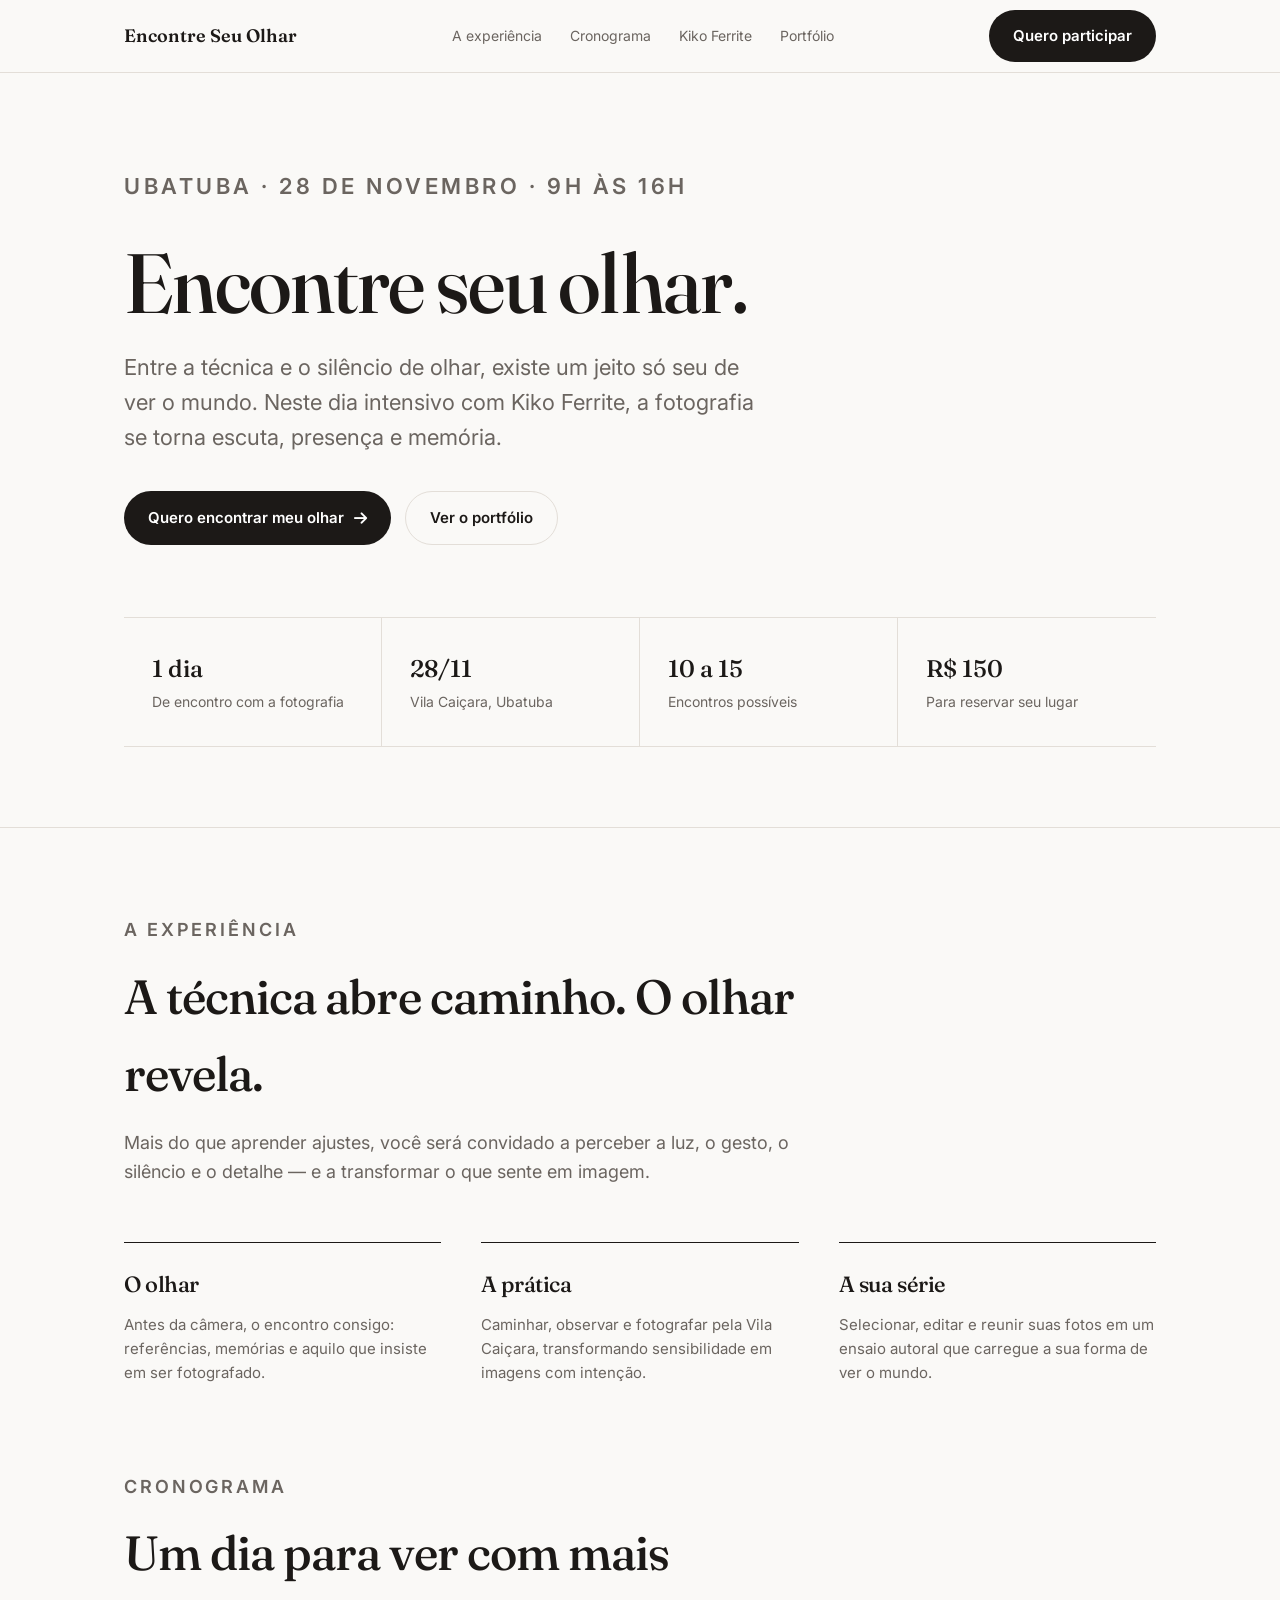
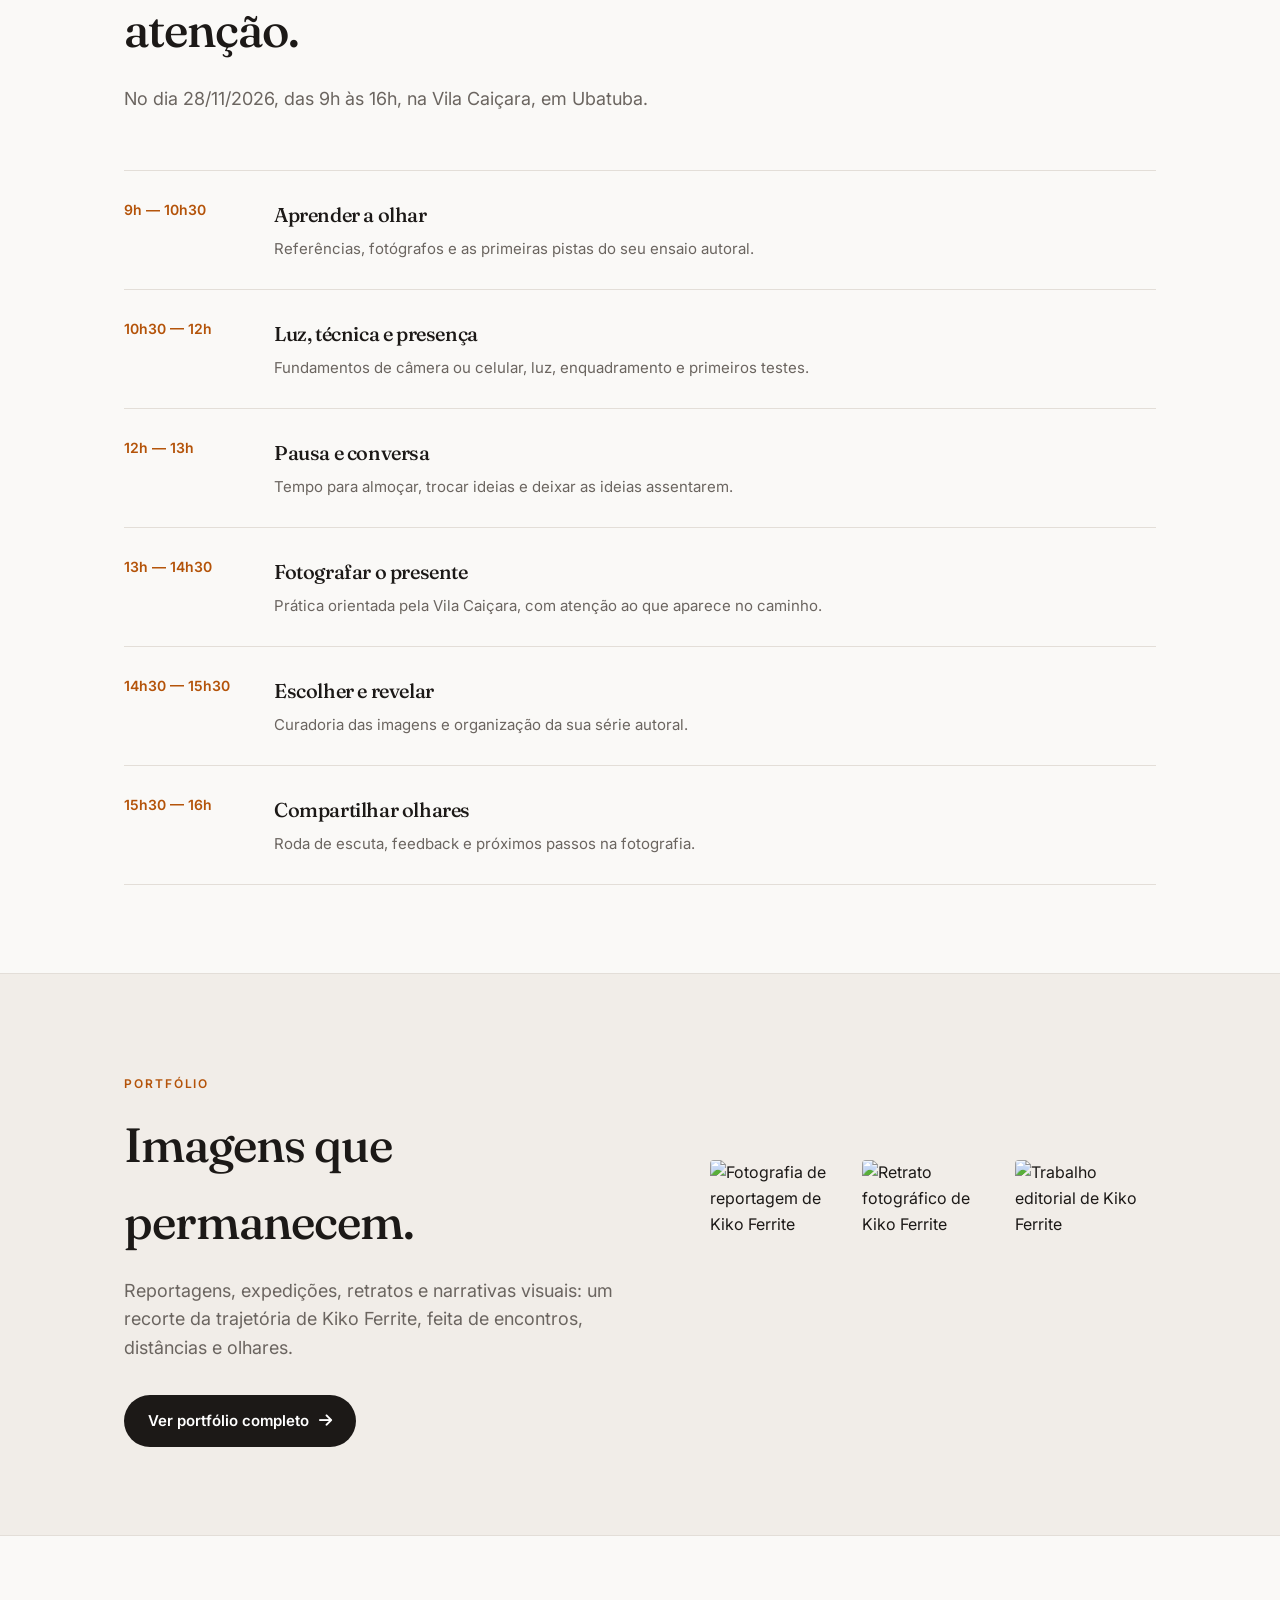
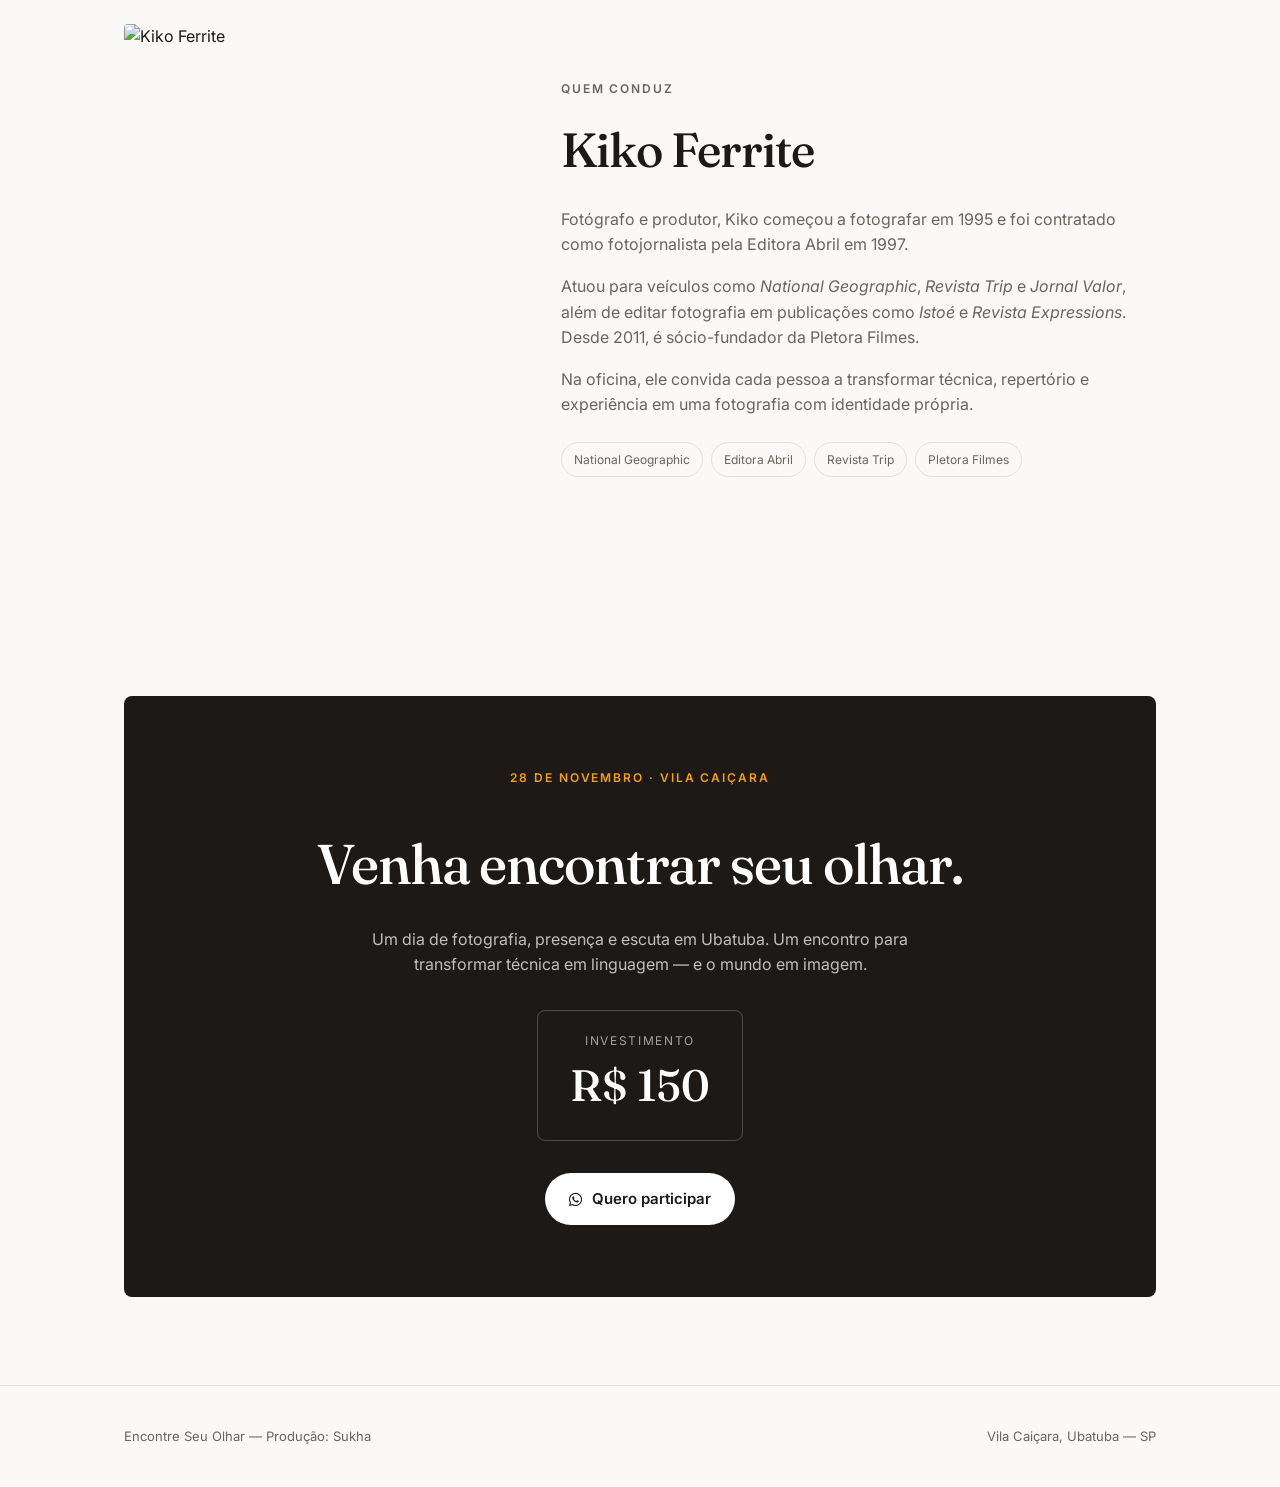
==== commit 1403b747: "Ajusta textos para tom poético e sensível" ====
--- a/index.html
+++ b/index.html
@@ -4,9 +4,9 @@
   <meta charset="utf-8">
   <meta name="viewport" content="width=device-width,initial-scale=1">
   <title>Encontre Seu Olhar | Oficina de fotografia com Kiko Ferrite</title>
-  <meta name="description" content="Oficina intensiva de fotografia autoral com Kiko Ferrite em Ubatuba, no dia 28/11, das 9h às 16h.">
+  <meta name="description" content="Um dia de fotografia, presença e escuta com Kiko Ferrite em Ubatuba. Encontre seu olhar na fotografia em 28/11, das 9h às 16h.">
   <meta property="og:title" content="Encontre Seu Olhar | Oficina com Kiko Ferrite">
-  <meta property="og:description" content="Um dia de fotografia autoral, prática e edição em Ubatuba. 28/11, das 9h às 16h.">
+  <meta property="og:description" content="Entre a técnica e o silêncio de olhar, existe um jeito só seu de ver o mundo. 28/11, em Ubatuba.">
   <meta property="og:image" content="https://agenciaentrenos.github.io/encontre-seu-olhar/logo-oficina-encontre-sua-fotografia.png">
   <meta property="og:type" content="website">
 
@@ -193,30 +193,30 @@
   <div class="container nav">
     <a class="brand" href="#">Encontre Seu Olhar</a>
     <nav class="nav-links">
-      <a href="#proposta">A proposta</a>
+      <a href="#proposta">A experiência</a>
       <a href="#cronograma">Cronograma</a>
       <a href="#kiko">Kiko Ferrite</a>
       <a href="portfolio.html">Portfólio</a>
     </nav>
-    <a class="button button-dark" href="https://wa.me/5511961726800?text=Olá!%20Gostaria%20de%20garantir%20minha%20vaga%20na%20oficina%20Encontre%20Seu%20Olhar%20no%20dia%2028/11.">Garantir vaga</a>
+    <a class="button button-dark" href="https://wa.me/5511961726800?text=Olá!%20Gostaria%20de%20encontrar%20meu%20olhar%20na%20oficina%20Encontre%20Seu%20Olhar,%20no%20dia%2028/11.">Quero participar</a>
   </div>
 </header>
 
 <main>
   <section class="hero">
     <div class="container">
-      <p class="eyebrow">Vila Caiçara, Ubatuba — 28 de novembro</p>
-      <h1>Encontre Seu Olhar.</h1>
-      <p>Um dia intensivo de fotografia autoral com Kiko Ferrite: repertório, prática, edição e a construção de uma série com a sua identidade.</p>
+      <p class="eyebrow">Ubatuba · 28 de novembro · 9h às 16h</p>
+      <h1>Encontre seu olhar.</h1>
+      <p>Entre a técnica e o silêncio de olhar, existe um jeito só seu de ver o mundo. Neste dia intensivo com Kiko Ferrite, a fotografia se torna escuta, presença e memória.</p>
       <div class="hero-actions">
-        <a class="button button-dark" href="https://wa.me/5511961726800?text=Olá!%20Gostaria%20de%20garantir%20minha%20vaga%20na%20oficina%20Encontre%20Seu%20Olhar%20no%20dia%2028/11.">Inscrever-se <i class="fa-solid fa-arrow-right"></i></a>
-        <a class="button button-line" href="portfolio.html">Ver portfólio</a>
+        <a class="button button-dark" href="https://wa.me/5511961726800?text=Olá!%20Gostaria%20de%20encontrar%20meu%20olhar%20na%20oficina%20Encontre%20Seu%20Olhar,%20no%20dia%2028/11.">Quero encontrar meu olhar <i class="fa-solid fa-arrow-right"></i></a>
+        <a class="button button-line" href="portfolio.html">Ver o portfólio</a>
       </div>
       <div class="facts">
-        <div class="fact"><strong>1 dia</strong><span>Das 9h às 16h</span></div>
+        <div class="fact"><strong>1 dia</strong><span>De encontro com a fotografia</span></div>
         <div class="fact"><strong>28/11</strong><span>Vila Caiçara, Ubatuba</span></div>
-        <div class="fact"><strong>10 a 15</strong><span>Vagas limitadas</span></div>
-        <div class="fact"><strong>R$ 150</strong><span>Investimento por pessoa</span></div>
+        <div class="fact"><strong>10 a 15</strong><span>Encontros possíveis</span></div>
+        <div class="fact"><strong>R$ 150</strong><span>Para reservar seu lugar</span></div>
       </div>
     </div>
   </section>
@@ -224,22 +224,22 @@
   <section id="proposta">
     <div class="container">
       <div class="section-head">
-        <p class="eyebrow">A proposta</p>
-        <h2>Mais do que técnica: uma forma de olhar.</h2>
-        <p>A oficina reúne referências, prática fotográfica e edição para transformar aquilo que chama sua atenção em imagens com intenção.</p>
+        <p class="eyebrow">A experiência</p>
+        <h2>A técnica abre caminho. O olhar revela.</h2>
+        <p>Mais do que aprender ajustes, você será convidado a perceber a luz, o gesto, o silêncio e o detalhe — e a transformar o que sente em imagem.</p>
       </div>
       <div class="pillars">
         <div class="pillar">
-          <h3>Linguagem visual</h3>
-          <p>Luz, enquadramento, retrato e narrativa. A técnica é ponto de partida; o foco é descobrir o seu jeito de ver.</p>
+          <h3>O olhar</h3>
+          <p>Antes da câmera, o encontro consigo: referências, memórias e aquilo que insiste em ser fotografado.</p>
         </div>
         <div class="pillar">
-          <h3>Ensaio autoral</h3>
-          <p>Você escolhe um tema, produz imagens durante a oficina e organiza uma série fotográfica própria.</p>
+          <h3>A prática</h3>
+          <p>Caminhar, observar e fotografar pela Vila Caiçara, transformando sensibilidade em imagens com intenção.</p>
         </div>
         <div class="pillar">
-          <h3>Visão de mercado</h3>
-          <p>Uma conversa objetiva sobre caminhos profissionais, posicionamento e possibilidades de trabalho com fotografia.</p>
+          <h3>A sua série</h3>
+          <p>Selecionar, editar e reunir suas fotos em um ensaio autoral que carregue a sua forma de ver o mundo.</p>
         </div>
       </div>
     </div>
@@ -249,16 +249,16 @@
     <div class="container">
       <div class="section-head">
         <p class="eyebrow">Cronograma</p>
-        <h2>Um dia, do olhar à edição.</h2>
-        <p>Dia 28/11/2026, das 9h às 16h, na Vila Caiçara, em Ubatuba.</p>
+        <h2>Um dia para ver com mais atenção.</h2>
+        <p>No dia 28/11/2026, das 9h às 16h, na Vila Caiçara, em Ubatuba.</p>
       </div>
       <div class="schedule">
-        <div class="schedule-item"><div class="time">9h — 10h30</div><div><h3>Aprender a olhar</h3><p>Referências, fotógrafos e início da definição do tema do ensaio.</p></div></div>
+        <div class="schedule-item"><div class="time">9h — 10h30</div><div><h3>Aprender a olhar</h3><p>Referências, fotógrafos e as primeiras pistas do seu ensaio autoral.</p></div></div>
         <div class="schedule-item"><div class="time">10h30 — 12h</div><div><h3>Luz, técnica e presença</h3><p>Fundamentos de câmera ou celular, luz, enquadramento e primeiros testes.</p></div></div>
-        <div class="schedule-item"><div class="time">12h — 13h</div><div><h3>Almoço e conversa</h3><p>Pausa para refeição, troca de ideias e preparação da prática.</p></div></div>
-        <div class="schedule-item"><div class="time">13h — 14h30</div><div><h3>Prática fotográfica</h3><p>Produção orientada do ensaio autoral pela Vila Caiçara.</p></div></div>
-        <div class="schedule-item"><div class="time">14h30 — 15h30</div><div><h3>Seleção e edição</h3><p>Curadoria das imagens e organização da série autoral.</p></div></div>
-        <div class="schedule-item"><div class="time">15h30 — 16h</div><div><h3>Compartilhamento</h3><p>Roda de feedback, visão de mercado e encerramento.</p></div></div>
+        <div class="schedule-item"><div class="time">12h — 13h</div><div><h3>Pausa e conversa</h3><p>Tempo para almoçar, trocar ideias e deixar as ideias assentarem.</p></div></div>
+        <div class="schedule-item"><div class="time">13h — 14h30</div><div><h3>Fotografar o presente</h3><p>Prática orientada pela Vila Caiçara, com atenção ao que aparece no caminho.</p></div></div>
+        <div class="schedule-item"><div class="time">14h30 — 15h30</div><div><h3>Escolher e revelar</h3><p>Curadoria das imagens e organização da sua série autoral.</p></div></div>
+        <div class="schedule-item"><div class="time">15h30 — 16h</div><div><h3>Compartilhar olhares</h3><p>Roda de escuta, feedback e próximos passos na fotografia.</p></div></div>
       </div>
     </div>
   </section>
@@ -267,8 +267,8 @@
     <div class="container portfolio-inner">
       <div>
         <p class="eyebrow">Portfólio</p>
-        <h2 style="font-size:clamp(30px,4.4vw,48px);margin:14px 0 16px">Imagens que contam histórias.</h2>
-        <p style="color:var(--muted);font-size:18px;margin:0 0 32px">Uma seleção de reportagens, expedições, retratos e trabalhos editoriais realizados por Kiko Ferrite ao longo de sua trajetória.</p>
+        <h2 style="font-size:clamp(30px,4.4vw,48px);margin:14px 0 16px">Imagens que permanecem.</h2>
+        <p style="color:var(--muted);font-size:18px;margin:0 0 32px">Reportagens, expedições, retratos e narrativas visuais: um recorte da trajetória de Kiko Ferrite, feita de encontros, distâncias e olhares.</p>
         <a class="button button-dark" href="portfolio.html">Ver portfólio completo <i class="fa-solid fa-arrow-right"></i></a>
       </div>
       <div class="portfolio-images">
@@ -289,6 +289,7 @@
         <h2 style="font-size:clamp(30px,4.4vw,48px);margin:14px 0 18px">Kiko Ferrite</h2>
         <p>Fotógrafo e produtor, Kiko começou a fotografar em 1995 e foi contratado como fotojornalista pela Editora Abril em 1997.</p>
         <p>Atuou para veículos como <em>National Geographic</em>, <em>Revista Trip</em> e <em>Jornal Valor</em>, além de editar fotografia em publicações como <em>Istoé</em> e <em>Revista Expressions</em>. Desde 2011, é sócio-fundador da Pletora Filmes.</p>
+        <p>Na oficina, ele convida cada pessoa a transformar técnica, repertório e experiência em uma fotografia com identidade própria.</p>
         <div class="tags">
           <span class="tag">National Geographic</span>
           <span class="tag">Editora Abril</span>
@@ -302,11 +303,11 @@
   <section>
     <div class="container">
       <div class="cta">
-        <p class="eyebrow" style="color:#f59e0b">Turma de 28/11</p>
-        <h2>Garanta sua vaga.</h2>
-        <p>Oficina intensiva de um dia, presencial em Ubatuba, com turma reduzida para acompanhamento próximo.</p>
+        <p class="eyebrow" style="color:#f59e0b">28 de novembro · Vila Caiçara</p>
+        <h2>Venha encontrar seu olhar.</h2>
+        <p>Um dia de fotografia, presença e escuta em Ubatuba. Um encontro para transformar técnica em linguagem — e o mundo em imagem.</p>
         <div class="price"><span>Investimento</span><strong>R$ 150</strong></div>
-        <div><a class="button button-light" href="https://wa.me/5511961726800?text=Olá!%20Gostaria%20de%20garantir%20minha%20vaga%20no%20workshop%20Encontre%20Seu%20Olhar%20no%20dia%2028/11."><i class="fa-brands fa-whatsapp"></i> Inscrever via WhatsApp</a></div>
+        <div><a class="button button-light" href="https://wa.me/5511961726800?text=Olá!%20Gostaria%20de%20garantir%20minha%20vaga%20na%20oficina%20Encontre%20Seu%20Olhar,%20no%20dia%2028/11."><i class="fa-brands fa-whatsapp"></i> Quero participar</a></div>
       </div>
     </div>
   </section>
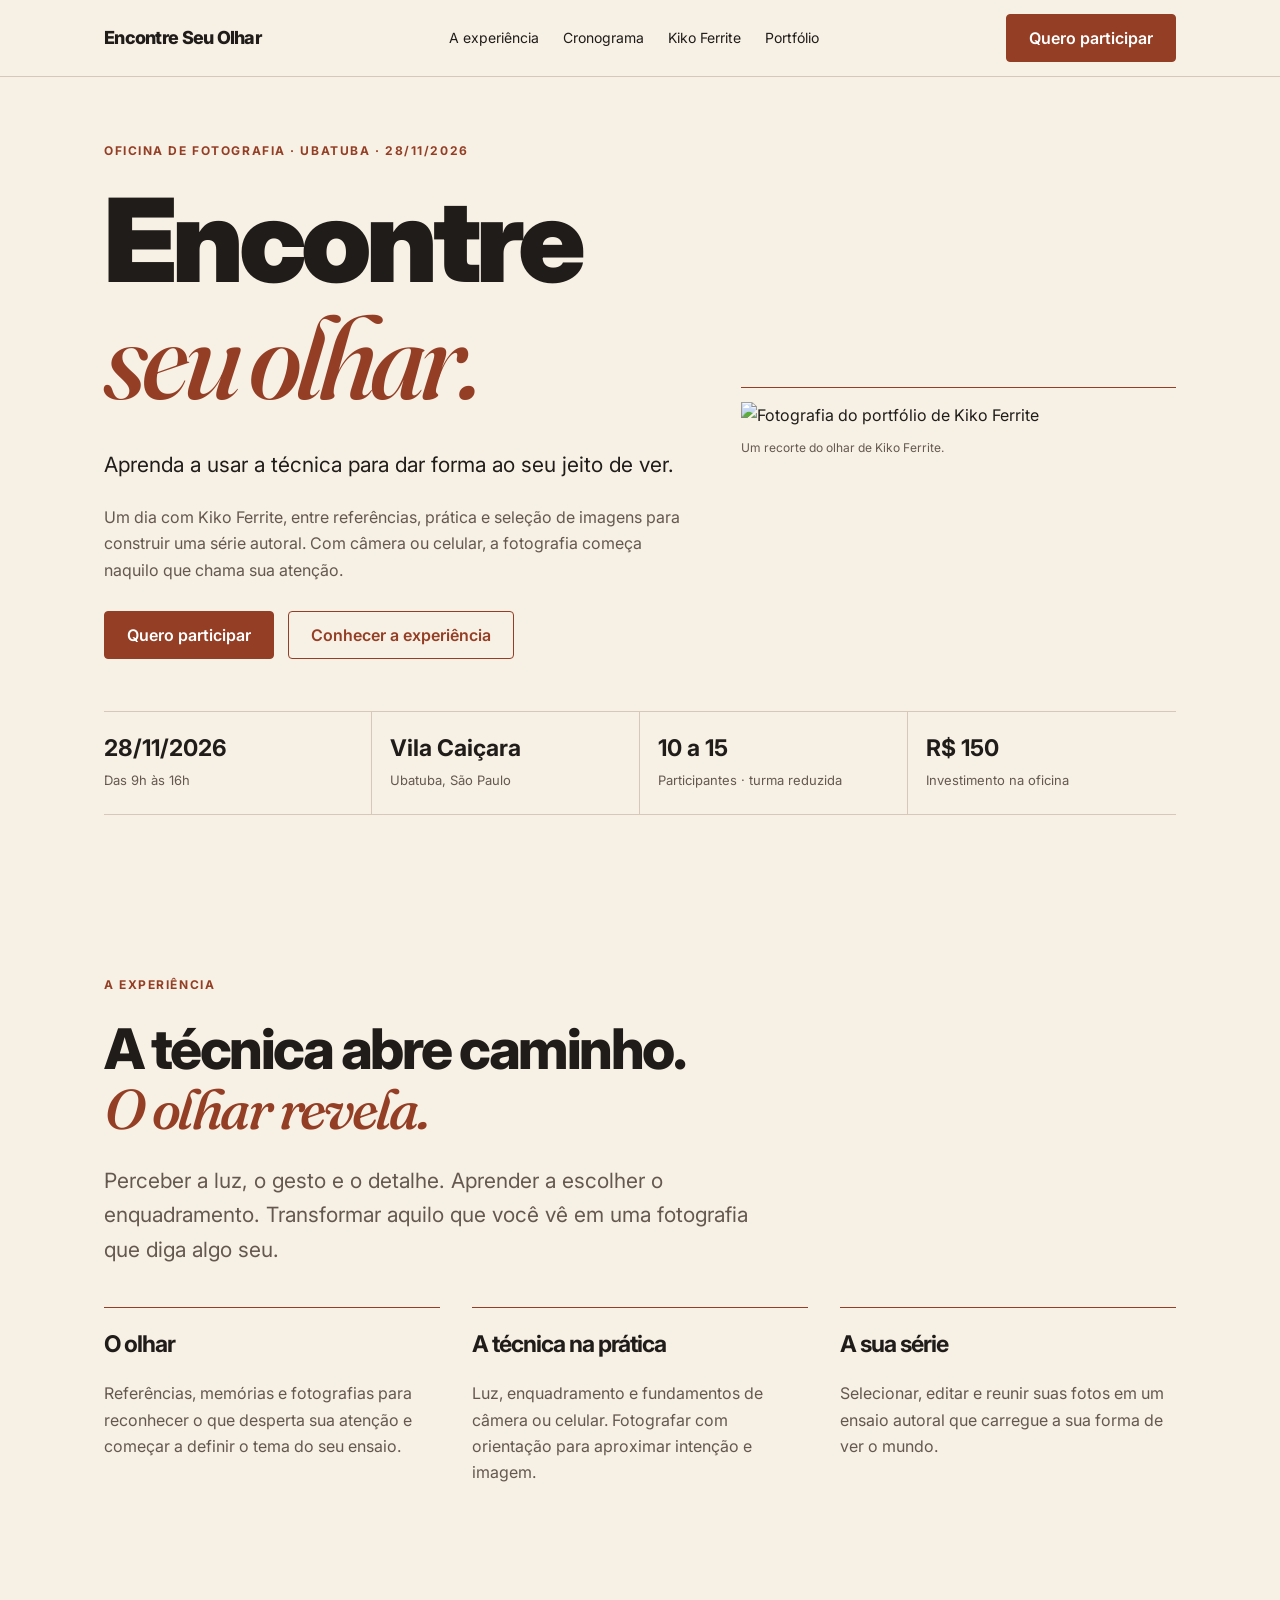
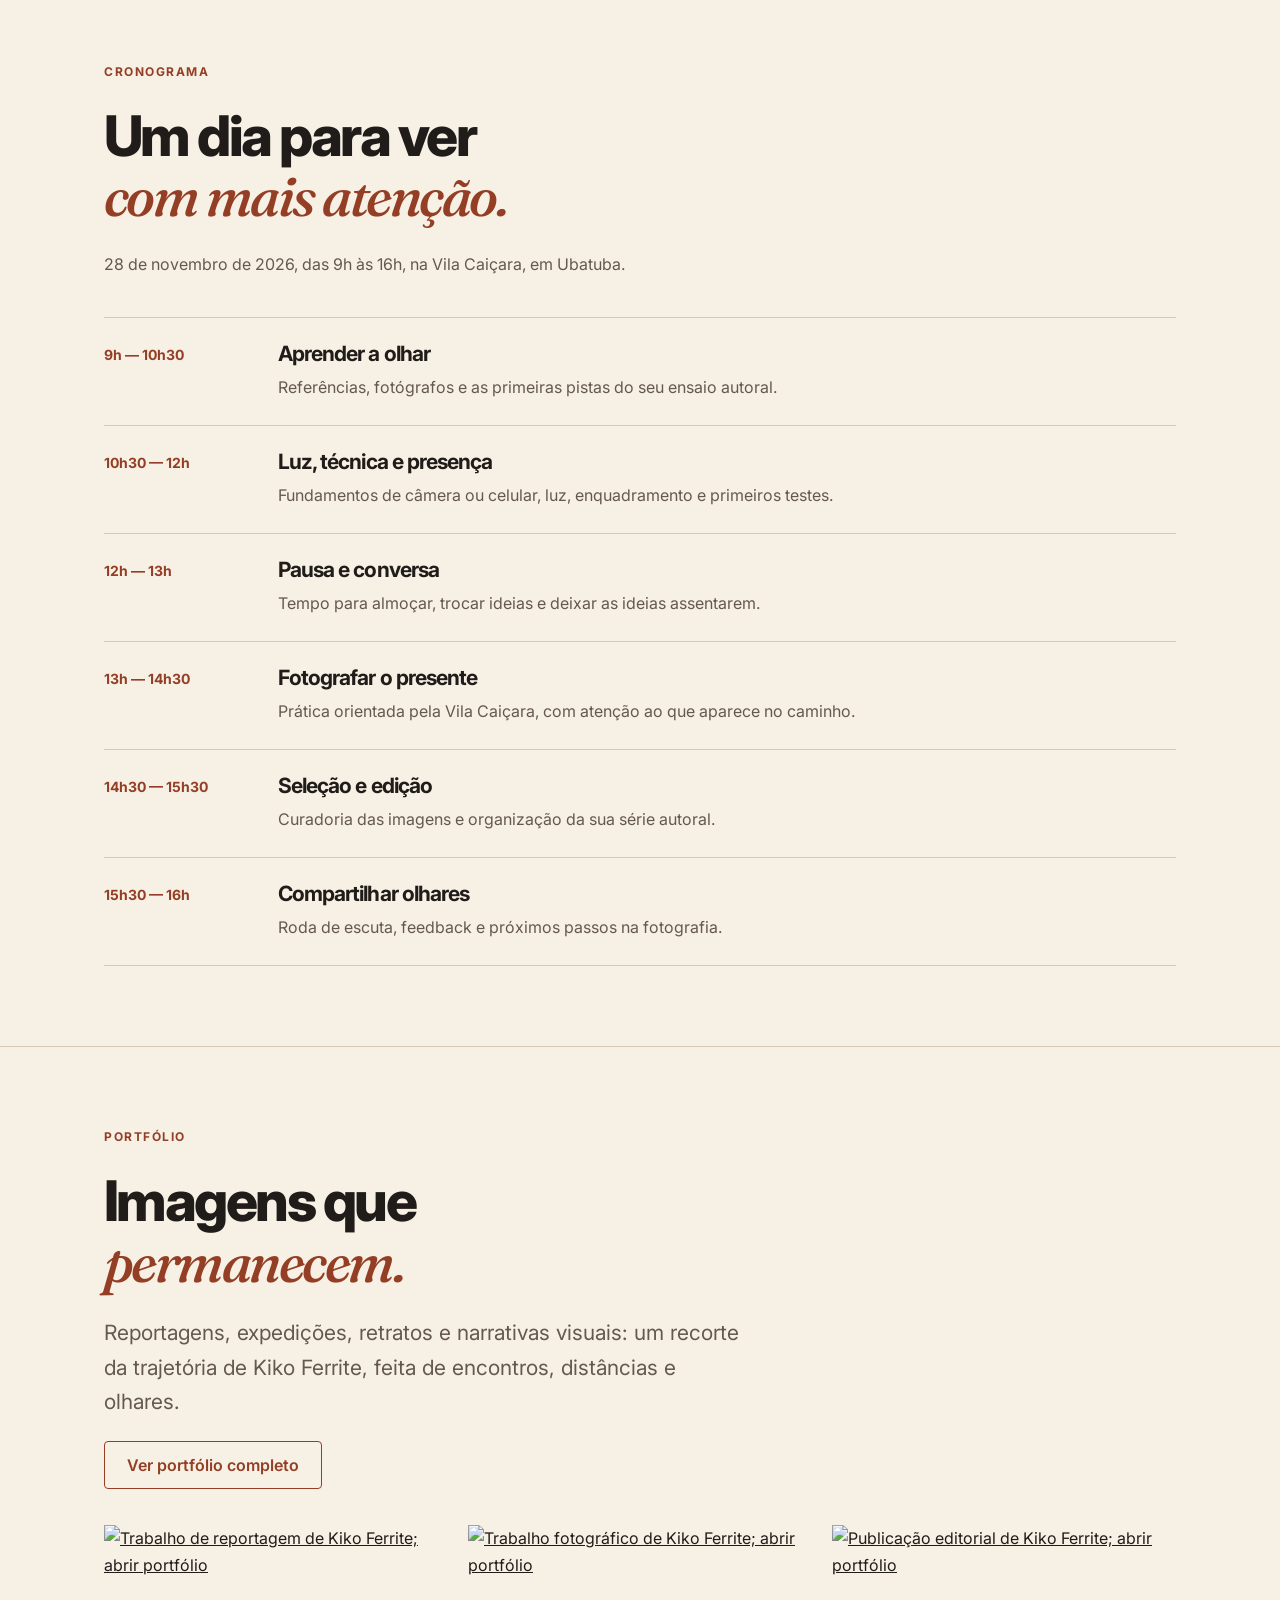
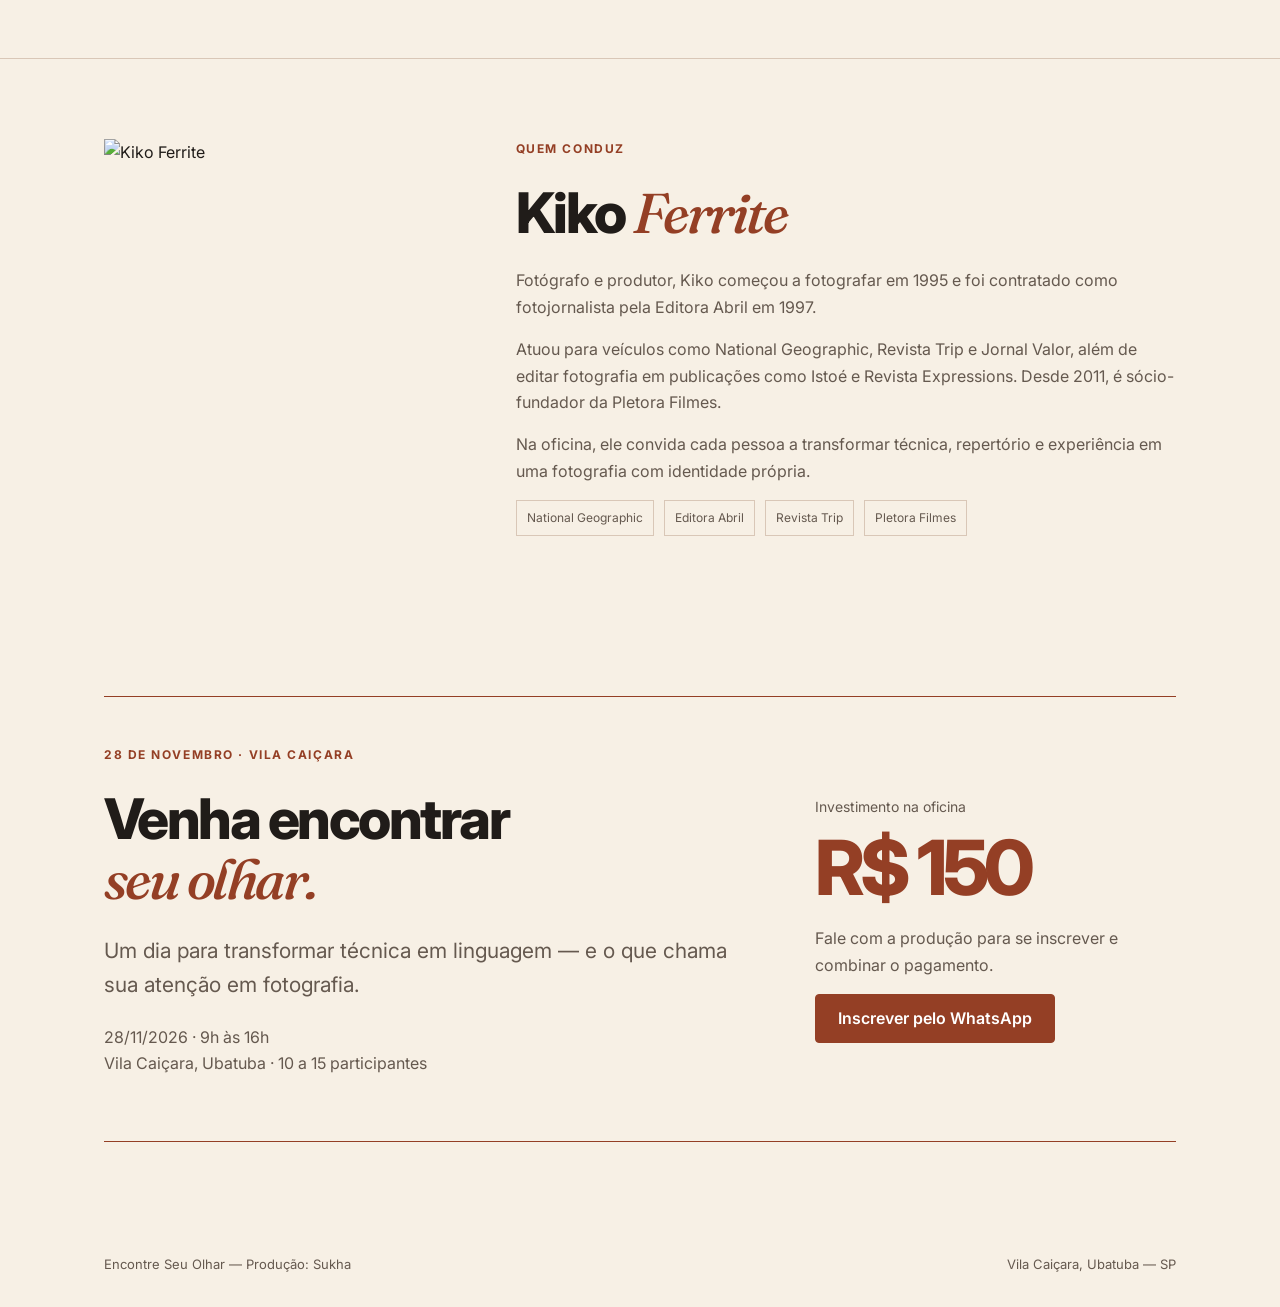
==== commit c1f7a9ff: "Refina UI editorial creme e terracota, tipografia e navegação mobile" ====
--- a/index.html
+++ b/index.html
@@ -1,324 +1,25 @@
 <!doctype html>
 <html lang="pt-BR">
 <head>
-  <meta charset="utf-8">
-  <meta name="viewport" content="width=device-width,initial-scale=1">
-  <title>Encontre Seu Olhar | Oficina de fotografia com Kiko Ferrite</title>
-  <meta name="description" content="Um dia de fotografia, presença e escuta com Kiko Ferrite em Ubatuba. Encontre seu olhar na fotografia em 28/11, das 9h às 16h.">
-  <meta property="og:title" content="Encontre Seu Olhar | Oficina com Kiko Ferrite">
-  <meta property="og:description" content="Entre a técnica e o silêncio de olhar, existe um jeito só seu de ver o mundo. 28/11, em Ubatuba.">
-  <meta property="og:image" content="https://agenciaentrenos.github.io/encontre-seu-olhar/logo-oficina-encontre-sua-fotografia.png">
-  <meta property="og:type" content="website">
-
-  <link rel="preconnect" href="https://fonts.googleapis.com">
-  <link rel="preconnect" href="https://fonts.gstatic.com" crossorigin>
-  <link href="https://fonts.googleapis.com/css2?family=Inter:wght@400;500;600&family=Fraunces:opsz,wght@9..144,400;9..144,500;9..144,600&display=swap" rel="stylesheet">
-  <link rel="stylesheet" href="https://cdnjs.cloudflare.com/ajax/libs/font-awesome/6.4.0/css/all.min.css">
-
-  <style>
-    :root {
-      --ink: #1c1917;
-      --muted: #6b6560;
-      --line: #e3ded8;
-      --paper: #faf9f7;
-      --accent: #b45309;
-    }
-    * { box-sizing: border-box; }
-    body {
-      margin: 0;
-      background: var(--paper);
-      color: var(--ink);
-      font-family: 'Inter', sans-serif;
-      line-height: 1.6;
-    }
-    h1, h2, h3 { font-family: 'Fraunces', serif; font-weight: 500; letter-spacing: -.02em; }
-    a { color: inherit; }
-    .container { max-width: 1080px; margin: 0 auto; padding: 0 24px; }
-    .eyebrow {
-      font-size: 12px;
-      font-weight: 600;
-      letter-spacing: .16em;
-      text-transform: uppercase;
-      color: var(--accent);
-    }
-    header.site {
-      position: sticky;
-      top: 0;
-      z-index: 20;
-      background: rgba(250,249,247,.92);
-      backdrop-filter: blur(12px);
-      border-bottom: 1px solid var(--line);
-    }
-    .nav {
-      display: flex;
-      align-items: center;
-      justify-content: space-between;
-      min-height: 72px;
-    }
-    .brand { font-family: 'Fraunces', serif; font-size: 18px; font-weight: 600; text-decoration: none; }
-    .nav-links { display: none; gap: 28px; font-size: 14px; }
-    .nav-links a { text-decoration: none; color: var(--muted); }
-    .nav-links a:hover { color: var(--ink); }
-    @media (min-width: 768px) { .nav-links { display: flex; } }
-    .button {
-      display: inline-flex;
-      align-items: center;
-      gap: 10px;
-      padding: 14px 24px;
-      border-radius: 999px;
-      font-size: 15px;
-      font-weight: 600;
-      text-decoration: none;
-      transition: .2s ease;
-    }
-    .button-dark { background: var(--ink); color: #fff; }
-    .button-dark:hover { background: #000; }
-    .button-line { border: 1px solid var(--line); color: var(--ink); }
-    .button-line:hover { border-color: var(--ink); }
-    .hero { padding: 96px 0 80px; border-bottom: 1px solid var(--line); }
-    .hero h1 { font-size: clamp(42px, 7vw, 84px); line-height: 1.02; margin: 18px 0 24px; max-width: 900px; }
-    .hero p { font-size: clamp(18px, 2.4vw, 22px); color: var(--muted); max-width: 640px; margin: 0 0 36px; }
-    .hero-actions { display: flex; flex-wrap: wrap; gap: 14px; }
-    .facts {
-      display: grid;
-      grid-template-columns: repeat(2, 1fr);
-      gap: 0;
-      margin-top: 72px;
-      border-top: 1px solid var(--line);
-    }
-    .fact { padding: 28px 0; border-bottom: 1px solid var(--line); }
-    .fact strong { display: block; font-family: 'Fraunces', serif; font-size: 24px; font-weight: 500; }
-    .fact span { color: var(--muted); font-size: 14px; }
-    @media (min-width: 768px) {
-      .facts { grid-template-columns: repeat(4, 1fr); }
-      .fact { border-right: 1px solid var(--line); padding: 32px 28px; }
-      .fact:last-child { border-right: 0; }
-    }
-    section { padding: 88px 0; }
-    .section-head { max-width: 720px; margin-bottom: 56px; }
-    .section-head h2 { font-size: clamp(30px, 4.4vw, 48px); margin: 14px 0 16px; }
-    .section-head p { color: var(--muted); font-size: 18px; margin: 0; }
-    .pillars { display: grid; gap: 40px; }
-    @media (min-width: 768px) { .pillars { grid-template-columns: repeat(3, 1fr); } }
-    .pillar { border-top: 1px solid var(--ink); padding-top: 24px; }
-    .pillar h3 { font-size: 22px; margin: 0 0 10px; }
-    .pillar p { color: var(--muted); font-size: 15px; margin: 0; }
-    .schedule { border-top: 1px solid var(--line); }
-    .schedule-item {
-      display: grid;
-      grid-template-columns: 130px 1fr;
-      gap: 20px;
-      padding: 28px 0;
-      border-bottom: 1px solid var(--line);
-    }
-    .time { font-size: 14px; font-weight: 600; color: var(--accent); }
-    .schedule-item h3 { font-size: 20px; margin: 0 0 6px; }
-    .schedule-item p { margin: 0; color: var(--muted); font-size: 15px; }
-    @media (max-width: 560px) {
-      .schedule-item { grid-template-columns: 1fr; gap: 6px; }
-    }
-    .portfolio {
-      background: #f1ede8;
-      border-top: 1px solid var(--line);
-      border-bottom: 1px solid var(--line);
-    }
-    .portfolio-inner {
-      display: grid;
-      gap: 40px;
-      align-items: center;
-    }
-    @media (min-width: 900px) { .portfolio-inner { grid-template-columns: 1.1fr .9fr; } }
-    .portfolio-images { display: grid; grid-template-columns: repeat(3, 1fr); gap: 12px; }
-    .portfolio-images img {
-      width: 100%;
-      aspect-ratio: 3 / 4;
-      object-fit: cover;
-      border-radius: 4px;
-      display: block;
-    }
-    .teacher {
-      display: grid;
-      gap: 40px;
-      align-items: center;
-    }
-    @media (min-width: 900px) { .teacher { grid-template-columns: .8fr 1.2fr; } }
-    .teacher-photo img {
-      width: 100%;
-      aspect-ratio: 4 / 5;
-      object-fit: cover;
-      border-radius: 4px;
-      display: block;
-    }
-    .teacher p { color: var(--muted); }
-    .tags { display: flex; flex-wrap: wrap; gap: 8px; margin-top: 24px; }
-    .tag {
-      font-size: 12px;
-      padding: 7px 12px;
-      border: 1px solid var(--line);
-      border-radius: 999px;
-      color: var(--muted);
-    }
-    .cta {
-      background: var(--ink);
-      color: #fff;
-      border-radius: 8px;
-      padding: 72px 32px;
-      text-align: center;
-    }
-    .cta h2 { font-size: clamp(32px, 5vw, 56px); margin: 14px 0 18px; }
-    .cta p { color: rgba(255,255,255,.72); max-width: 560px; margin: 0 auto 32px; }
-    .price {
-      display: inline-block;
-      border: 1px solid rgba(255,255,255,.22);
-      border-radius: 8px;
-      padding: 20px 32px;
-      margin-bottom: 32px;
-    }
-    .price span { display: block; font-size: 12px; letter-spacing: .14em; text-transform: uppercase; color: rgba(255,255,255,.6); }
-    .price strong { font-family: 'Fraunces', serif; font-size: 44px; font-weight: 500; }
-    .button-light { background: #fff; color: var(--ink); }
-    .button-light:hover { background: #f1ede8; }
-    footer {
-      padding: 40px 0;
-      border-top: 1px solid var(--line);
-      color: var(--muted);
-      font-size: 13px;
-    }
-    .footer-inner { display: flex; flex-wrap: wrap; gap: 12px; justify-content: space-between; }
-  </style>
-</head>
-<body>
-
-<header class="site">
-  <div class="container nav">
-    <a class="brand" href="#">Encontre Seu Olhar</a>
-    <nav class="nav-links">
-      <a href="#proposta">A experiência</a>
-      <a href="#cronograma">Cronograma</a>
-      <a href="#kiko">Kiko Ferrite</a>
-      <a href="portfolio.html">Portfólio</a>
-    </nav>
-    <a class="button button-dark" href="https://wa.me/5511961726800?text=Olá!%20Gostaria%20de%20encontrar%20meu%20olhar%20na%20oficina%20Encontre%20Seu%20Olhar,%20no%20dia%2028/11.">Quero participar</a>
-  </div>
-</header>
-
-<main>
-  <section class="hero">
-    <div class="container">
-      <p class="eyebrow">Ubatuba · 28 de novembro · 9h às 16h</p>
-      <h1>Encontre seu olhar.</h1>
-      <p>Entre a técnica e o silêncio de olhar, existe um jeito só seu de ver o mundo. Neste dia intensivo com Kiko Ferrite, a fotografia se torna escuta, presença e memória.</p>
-      <div class="hero-actions">
-        <a class="button button-dark" href="https://wa.me/5511961726800?text=Olá!%20Gostaria%20de%20encontrar%20meu%20olhar%20na%20oficina%20Encontre%20Seu%20Olhar,%20no%20dia%2028/11.">Quero encontrar meu olhar <i class="fa-solid fa-arrow-right"></i></a>
-        <a class="button button-line" href="portfolio.html">Ver o portfólio</a>
-      </div>
-      <div class="facts">
-        <div class="fact"><strong>1 dia</strong><span>De encontro com a fotografia</span></div>
-        <div class="fact"><strong>28/11</strong><span>Vila Caiçara, Ubatuba</span></div>
-        <div class="fact"><strong>10 a 15</strong><span>Encontros possíveis</span></div>
-        <div class="fact"><strong>R$ 150</strong><span>Para reservar seu lugar</span></div>
-      </div>
-    </div>
-  </section>
-
-  <section id="proposta">
-    <div class="container">
-      <div class="section-head">
-        <p class="eyebrow">A experiência</p>
-        <h2>A técnica abre caminho. O olhar revela.</h2>
-        <p>Mais do que aprender ajustes, você será convidado a perceber a luz, o gesto, o silêncio e o detalhe — e a transformar o que sente em imagem.</p>
-      </div>
-      <div class="pillars">
-        <div class="pillar">
-          <h3>O olhar</h3>
-          <p>Antes da câmera, o encontro consigo: referências, memórias e aquilo que insiste em ser fotografado.</p>
-        </div>
-        <div class="pillar">
-          <h3>A prática</h3>
-          <p>Caminhar, observar e fotografar pela Vila Caiçara, transformando sensibilidade em imagens com intenção.</p>
-        </div>
-        <div class="pillar">
-          <h3>A sua série</h3>
-          <p>Selecionar, editar e reunir suas fotos em um ensaio autoral que carregue a sua forma de ver o mundo.</p>
-        </div>
-      </div>
-    </div>
-  </section>
-
-  <section id="cronograma" style="padding-top:0">
-    <div class="container">
-      <div class="section-head">
-        <p class="eyebrow">Cronograma</p>
-        <h2>Um dia para ver com mais atenção.</h2>
-        <p>No dia 28/11/2026, das 9h às 16h, na Vila Caiçara, em Ubatuba.</p>
-      </div>
-      <div class="schedule">
-        <div class="schedule-item"><div class="time">9h — 10h30</div><div><h3>Aprender a olhar</h3><p>Referências, fotógrafos e as primeiras pistas do seu ensaio autoral.</p></div></div>
-        <div class="schedule-item"><div class="time">10h30 — 12h</div><div><h3>Luz, técnica e presença</h3><p>Fundamentos de câmera ou celular, luz, enquadramento e primeiros testes.</p></div></div>
-        <div class="schedule-item"><div class="time">12h — 13h</div><div><h3>Pausa e conversa</h3><p>Tempo para almoçar, trocar ideias e deixar as ideias assentarem.</p></div></div>
-        <div class="schedule-item"><div class="time">13h — 14h30</div><div><h3>Fotografar o presente</h3><p>Prática orientada pela Vila Caiçara, com atenção ao que aparece no caminho.</p></div></div>
-        <div class="schedule-item"><div class="time">14h30 — 15h30</div><div><h3>Escolher e revelar</h3><p>Curadoria das imagens e organização da sua série autoral.</p></div></div>
-        <div class="schedule-item"><div class="time">15h30 — 16h</div><div><h3>Compartilhar olhares</h3><p>Roda de escuta, feedback e próximos passos na fotografia.</p></div></div>
-      </div>
-    </div>
-  </section>
-
-  <section class="portfolio">
-    <div class="container portfolio-inner">
-      <div>
-        <p class="eyebrow">Portfólio</p>
-        <h2 style="font-size:clamp(30px,4.4vw,48px);margin:14px 0 16px">Imagens que permanecem.</h2>
-        <p style="color:var(--muted);font-size:18px;margin:0 0 32px">Reportagens, expedições, retratos e narrativas visuais: um recorte da trajetória de Kiko Ferrite, feita de encontros, distâncias e olhares.</p>
-        <a class="button button-dark" href="portfolio.html">Ver portfólio completo <i class="fa-solid fa-arrow-right"></i></a>
-      </div>
-      <div class="portfolio-images">
-        <img src="national-geographic-01.jpg" alt="Fotografia de reportagem de Kiko Ferrite">
-        <img src="portfolio-fotografico-01.jpg" alt="Retrato fotográfico de Kiko Ferrite">
-        <img src="revista-gol-01.jpg" alt="Trabalho editorial de Kiko Ferrite">
-      </div>
-    </div>
-  </section>
-
-  <section id="kiko">
-    <div class="container teacher">
-      <div class="teacher-photo">
-        <img src="IMG_4603.jpeg" alt="Kiko Ferrite">
-      </div>
-      <div>
-        <p class="eyebrow">Quem conduz</p>
-        <h2 style="font-size:clamp(30px,4.4vw,48px);margin:14px 0 18px">Kiko Ferrite</h2>
-        <p>Fotógrafo e produtor, Kiko começou a fotografar em 1995 e foi contratado como fotojornalista pela Editora Abril em 1997.</p>
-        <p>Atuou para veículos como <em>National Geographic</em>, <em>Revista Trip</em> e <em>Jornal Valor</em>, além de editar fotografia em publicações como <em>Istoé</em> e <em>Revista Expressions</em>. Desde 2011, é sócio-fundador da Pletora Filmes.</p>
-        <p>Na oficina, ele convida cada pessoa a transformar técnica, repertório e experiência em uma fotografia com identidade própria.</p>
-        <div class="tags">
-          <span class="tag">National Geographic</span>
-          <span class="tag">Editora Abril</span>
-          <span class="tag">Revista Trip</span>
-          <span class="tag">Pletora Filmes</span>
-        </div>
-      </div>
-    </div>
-  </section>
-
-  <section>
-    <div class="container">
-      <div class="cta">
-        <p class="eyebrow" style="color:#f59e0b">28 de novembro · Vila Caiçara</p>
-        <h2>Venha encontrar seu olhar.</h2>
-        <p>Um dia de fotografia, presença e escuta em Ubatuba. Um encontro para transformar técnica em linguagem — e o mundo em imagem.</p>
-        <div class="price"><span>Investimento</span><strong>R$ 150</strong></div>
-        <div><a class="button button-light" href="https://wa.me/5511961726800?text=Olá!%20Gostaria%20de%20garantir%20minha%20vaga%20na%20oficina%20Encontre%20Seu%20Olhar,%20no%20dia%2028/11."><i class="fa-brands fa-whatsapp"></i> Quero participar</a></div>
-      </div>
-    </div>
-  </section>
-</main>
-
-<footer>
-  <div class="container footer-inner">
-    <span>Encontre Seu Olhar — Produção: Sukha</span>
-    <span>Vila Caiçara, Ubatuba — SP</span>
-  </div>
-</footer>
-
-</body>
-</html>+<meta charset="utf-8"><meta name="viewport" content="width=device-width,initial-scale=1">
+<title>Encontre Seu Olhar | Oficina com Kiko Ferrite</title>
+<meta name="description" content="Oficina de fotografia com Kiko Ferrite. Técnica, prática e olhar autoral em 28/11/2026, das 9h às 16h, na Vila Caiçara, Ubatuba. Investimento: R$ 150.">
+<meta property="og:title" content="Encontre Seu Olhar | Oficina com Kiko Ferrite"><meta property="og:description" content="A técnica abre caminho. O olhar revela. 28/11/2026, 9h às 16h. Vila Caiçara, Ubatuba. R$ 150."><meta property="og:type" content="website"><meta property="og:url" content="https://agenciaentrenos.github.io/encontre-seu-olhar/">
+<link rel="preconnect" href="https://fonts.googleapis.com"><link rel="preconnect" href="https://fonts.gstatic.com" crossorigin>
+<link href="https://fonts.googleapis.com/css2?family=Inter:wght@400;500;600;700;800;900&family=Fraunces:ital,wght@1,500;1,600&display=swap" rel="stylesheet">
+<style>
+:root{--paper:#f7f0e5;--ink:#201c19;--muted:#65594f;--accent:#943f25;--line:#d9c7b7}*{box-sizing:border-box}html{scroll-behavior:smooth;scroll-padding-top:150px}body{margin:0;background:var(--paper);color:var(--ink);font:400 16px/1.65 Inter,Arial,sans-serif}a{color:inherit}img{max-width:100%;display:block}h1,h2,h3,p{margin-top:0}h1,h2,h3{line-height:1.08;letter-spacing:-.045em}h2{font-size:clamp(32px,4.8vw,56px);font-weight:800;margin-bottom:24px}h3{font-size:23px;font-weight:700}em.display{font-family:Fraunces,Georgia,serif;font-weight:500;color:var(--accent)}.container{width:min(1120px,100%);margin:auto;padding-inline:24px}.eyebrow{font-size:12px;font-weight:700;letter-spacing:.13em;text-transform:uppercase;color:var(--accent);margin-bottom:24px}.muted{color:var(--muted)}.lead{font-size:clamp(18px,2vw,21px);max-width:650px}.site{position:sticky;top:0;z-index:20;background:var(--paper);border-bottom:1px solid var(--line)}.nav{display:flex;align-items:center;justify-content:space-between;gap:16px;min-height:76px;flex-wrap:wrap;padding-block:12px}.brand{font-size:18px;letter-spacing:-.04em;font-weight:800;text-decoration:none}.nav-links{display:flex;gap:24px;font-size:14px}.nav-links a{text-decoration:none}.button{display:inline-flex;justify-content:center;align-items:center;min-height:48px;padding:12px 22px;border:1px solid var(--accent);border-radius:4px;background:var(--accent);color:#fff;text-decoration:none;font-weight:600;line-height:1.4;text-align:center}.button:hover{background:#76301d}.button-line{background:transparent;color:var(--accent)}.button-line:hover{background:#eadbca}.actions{display:flex;flex-wrap:wrap;gap:14px;margin-top:28px}a:focus-visible,summary:focus-visible{outline:3px solid var(--accent);outline-offset:5px}.skip{position:absolute;top:-100px;left:16px;background:var(--paper);padding:12px;z-index:40}.skip:focus{top:8px}.mobile-menu{display:none}section{padding-block:80px}.hero{padding-top:64px}.hero h1{font-size:clamp(58px,10vw,116px);font-weight:900;line-height:.95;margin-bottom:28px}.hero h1 span{display:block}.hero h1 em{display:block;line-height:1.08}.hero-grid{display:grid;grid-template-columns:1.15fr .85fr;gap:48px;align-items:center}.hero-photo{margin:0;border-top:1px solid var(--accent);padding-top:14px}.hero-photo img{width:100%;height:auto}.hero-photo figcaption{font-size:12px;color:var(--muted);margin-top:10px}.facts{display:grid;grid-template-columns:repeat(4,minmax(0,1fr));border-top:1px solid var(--line);border-bottom:1px solid var(--line);margin-top:52px}.fact{padding:22px 18px;border-right:1px solid var(--line)}.fact:first-child{padding-left:0}.fact:last-child{border-right:0}.fact strong{font-size:23px;display:block;line-height:1.3}.fact span{display:block;font-size:13px;color:var(--muted);margin-top:6px}.section-head{max-width:760px;margin-bottom:40px}.pillars{display:grid;grid-template-columns:repeat(3,minmax(0,1fr));gap:32px}.pillar{border-top:1px solid var(--accent);padding-top:24px}.pillar p{color:var(--muted)}.schedule{border-top:1px solid var(--line)}.schedule-item{display:grid;grid-template-columns:150px 1fr;gap:24px;border-bottom:1px solid var(--line);padding-block:25px}.time{font-size:14px;color:var(--accent);font-weight:700}.schedule-item h3{font-size:21px;margin-bottom:8px}.schedule-item p{color:var(--muted);margin:0}.portfolio{border-block:1px solid var(--line)}.portfolio-images{display:grid;grid-template-columns:repeat(3,minmax(0,1fr));gap:20px;margin-top:36px}.portfolio-images a{display:flex;align-items:center}.portfolio-images img{width:100%;height:auto}.teacher{display:grid;grid-template-columns:.7fr 1.3fr;align-items:start;gap:56px}.teacher-photo img{width:100%;height:auto}.tags{display:flex;flex-wrap:wrap;gap:10px;font-size:12px;color:var(--muted)}.tag{padding:7px 10px;border:1px solid var(--line)}.cta{border-block:1px solid var(--accent);padding:48px 0;background:transparent}.cta-grid{display:grid;grid-template-columns:1.3fr .7fr;gap:40px;align-items:center}.price{font-size:clamp(52px,7vw,76px);font-weight:800;letter-spacing:-.06em;line-height:1.2;color:var(--accent);margin-bottom:12px}.price-label{font-size:14px;color:var(--muted);margin-bottom:4px}footer{padding-block:32px;color:var(--muted);font-size:13px}.footer-inner{display:flex;flex-wrap:wrap;justify-content:space-between;gap:12px}
+@media(max-width:900px){.nav-links{display:none}.mobile-menu{display:block;order:3;width:100%;font-size:14px}.mobile-menu summary{cursor:pointer;width:fit-content;padding:8px 0;min-height:40px}.mobile-menu nav{display:flex;flex-wrap:wrap;gap:16px;padding:12px 0}.hero-grid{grid-template-columns:1fr;gap:32px}.hero-photo{max-width:560px}.teacher{gap:32px}.hero h1{font-size:clamp(58px,12vw,96px)}}
+@media(max-width:600px){.container{padding-inline:20px}section{padding-block:48px}.hero{padding-top:36px}.nav{gap:8px}.brand{font-size:16px;max-width:140px}.nav>.button{font-size:13px;padding:10px 12px;min-height:44px}.hero h1{font-size:clamp(52px,14vw,78px)}.facts{grid-template-columns:repeat(2,minmax(0,1fr));margin-top:32px}.fact{padding:18px 10px!important;border-bottom:1px solid var(--line)}.fact:nth-child(2){border-right:0}.fact:nth-child(n+3){border-bottom:0}.fact strong{font-size:21px}.pillars,.teacher,.cta-grid{grid-template-columns:1fr}.schedule-item{grid-template-columns:1fr;gap:8px}.portfolio-images{grid-template-columns:1fr}.portfolio-images a{max-width:440px;margin:auto}.teacher-photo{max-width:340px}.actions .button{width:100%}.cta{padding-block:32px}}
+@media(prefers-reduced-motion:reduce){html{scroll-behavior:auto}}
+</style></head>
+<body><a href="#conteudo" class="skip">Pular para o conteúdo</a>
+<header class="site"><div class="container nav"><a class="brand" href="#conteudo">Encontre Seu Olhar</a><nav class="nav-links" aria-label="Navegação principal"><a href="#proposta">A experiência</a><a href="#cronograma">Cronograma</a><a href="#kiko">Kiko Ferrite</a><a href="portfolio.html">Portfólio</a></nav><a class="button" href="#inscricao">Quero participar</a><details class="mobile-menu"><summary>Explorar a oficina</summary><nav aria-label="Navegação para celular"><a href="#proposta">A experiência</a><a href="#cronograma">Cronograma</a><a href="#kiko">Kiko Ferrite</a><a href="portfolio.html">Portfólio</a></nav></details></div></header>
+<main id="conteudo">
+<section class="hero"><div class="container"><p class="eyebrow">Oficina de fotografia · Ubatuba · 28/11/2026</p><div class="hero-grid"><div><h1><span>Encontre</span><em class="display">seu olhar.</em></h1><p class="lead">Aprenda a usar a técnica para dar forma ao seu jeito de ver.</p><p class="muted">Um dia com Kiko Ferrite, entre referências, prática e seleção de imagens para construir uma série autoral. Com câmera ou celular, a fotografia começa naquilo que chama sua atenção.</p><div class="actions"><a class="button" href="#inscricao">Quero participar</a><a class="button button-line" href="#proposta">Conhecer a experiência</a></div></div><figure class="hero-photo"><img src="portfolio-fotografico-01.jpg" alt="Fotografia do portfólio de Kiko Ferrite" fetchpriority="high"><figcaption>Um recorte do olhar de Kiko Ferrite.</figcaption></figure></div><div class="facts"><div class="fact"><strong>28/11/2026</strong><span>Das 9h às 16h</span></div><div class="fact"><strong>Vila Caiçara</strong><span>Ubatuba, São Paulo</span></div><div class="fact"><strong>10 a 15</strong><span>Participantes · turma reduzida</span></div><div class="fact"><strong>R$ 150</strong><span>Investimento na oficina</span></div></div></div></section>
+<section id="proposta"><div class="container"><div class="section-head"><p class="eyebrow">A experiência</p><h2>A técnica abre caminho.<br><em class="display">O olhar revela.</em></h2><p class="lead muted">Perceber a luz, o gesto e o detalhe. Aprender a escolher o enquadramento. Transformar aquilo que você vê em uma fotografia que diga algo seu.</p></div><div class="pillars"><div class="pillar"><h3>O olhar</h3><p>Referências, memórias e fotografias para reconhecer o que desperta sua atenção e começar a definir o tema do seu ensaio.</p></div><div class="pillar"><h3>A técnica na prática</h3><p>Luz, enquadramento e fundamentos de câmera ou celular. Fotografar com orientação para aproximar intenção e imagem.</p></div><div class="pillar"><h3>A sua série</h3><p>Selecionar, editar e reunir suas fotos em um ensaio autoral que carregue a sua forma de ver o mundo.</p></div></div></div></section>
+<section id="cronograma"><div class="container"><div class="section-head"><p class="eyebrow">Cronograma</p><h2>Um dia para ver<br><em class="display">com mais atenção.</em></h2><p class="muted">28 de novembro de 2026, das 9h às 16h, na Vila Caiçara, em Ubatuba.</p></div><div class="schedule"><div class="schedule-item"><div class="time">9h — 10h30</div><div><h3>Aprender a olhar</h3><p>Referências, fotógrafos e as primeiras pistas do seu ensaio autoral.</p></div></div><div class="schedule-item"><div class="time">10h30 — 12h</div><div><h3>Luz, técnica e presença</h3><p>Fundamentos de câmera ou celular, luz, enquadramento e primeiros testes.</p></div></div><div class="schedule-item"><div class="time">12h — 13h</div><div><h3>Pausa e conversa</h3><p>Tempo para almoçar, trocar ideias e deixar as ideias assentarem.</p></div></div><div class="schedule-item"><div class="time">13h — 14h30</div><div><h3>Fotografar o presente</h3><p>Prática orientada pela Vila Caiçara, com atenção ao que aparece no caminho.</p></div></div><div class="schedule-item"><div class="time">14h30 — 15h30</div><div><h3>Seleção e edição</h3><p>Curadoria das imagens e organização da sua série autoral.</p></div></div><div class="schedule-item"><div class="time">15h30 — 16h</div><div><h3>Compartilhar olhares</h3><p>Roda de escuta, feedback e próximos passos na fotografia.</p></div></div></div></div></section>
+<section class="portfolio"><div class="container"><p class="eyebrow">Portfólio</p><h2>Imagens que<br><em class="display">permanecem.</em></h2><p class="lead muted">Reportagens, expedições, retratos e narrativas visuais: um recorte da trajetória de Kiko Ferrite, feita de encontros, distâncias e olhares.</p><a class="button button-line" href="portfolio.html">Ver portfólio completo</a><div class="portfolio-images"><a href="portfolio.html"><img src="national-geographic-01.jpg" alt="Trabalho de reportagem de Kiko Ferrite; abrir portfólio" loading="lazy" decoding="async"></a><a href="portfolio.html"><img src="portfolio-fotografico-02.jpg" alt="Trabalho fotográfico de Kiko Ferrite; abrir portfólio" loading="lazy" decoding="async"></a><a href="portfolio.html"><img src="revista-gol-01.jpg" alt="Publicação editorial de Kiko Ferrite; abrir portfólio" loading="lazy" decoding="async"></a></div></div></section>
+<section id="kiko"><div class="container teacher"><div class="teacher-photo"><img src="IMG_4603.jpeg" alt="Kiko Ferrite" loading="lazy" decoding="async"></div><div><p class="eyebrow">Quem conduz</p><h2>Kiko <em class="display">Ferrite</em></h2><p class="muted">Fotógrafo e produtor, Kiko começou a fotografar em 1995 e foi contratado como fotojornalista pela Editora Abril em 1997.</p><p class="muted">Atuou para veículos como National Geographic, Revista Trip e Jornal Valor, além de editar fotografia em publicações como Istoé e Revista Expressions. Desde 2011, é sócio-fundador da Pletora Filmes.</p><p class="muted">Na oficina, ele convida cada pessoa a transformar técnica, repertório e experiência em uma fotografia com identidade própria.</p><div class="tags"><span class="tag">National Geographic</span><span class="tag">Editora Abril</span><span class="tag">Revista Trip</span><span class="tag">Pletora Filmes</span></div></div></div></section>
+<section id="inscricao"><div class="container"><div class="cta cta-grid"><div><p class="eyebrow">28 de novembro · Vila Caiçara</p><h2>Venha encontrar<br><em class="display">seu olhar.</em></h2><p class="lead muted">Um dia para transformar técnica em linguagem — e o que chama sua atenção em fotografia.</p><p class="muted">28/11/2026 · 9h às 16h<br>Vila Caiçara, Ubatuba · 10 a 15 participantes</p></div><div><p class="price-label">Investimento na oficina</p><div class="price">R$ 150</div><p class="muted">Fale com a produção para se inscrever e combinar o pagamento.</p><a class="button" href="https://wa.me/5511961726800?text=Ol%C3%A1!%20Quero%20participar%20da%20oficina%20Encontre%20Seu%20Olhar%20em%2028%2F11%2F2026.%20Como%20fa%C3%A7o%20minha%20inscri%C3%A7%C3%A3o%3F">Inscrever pelo WhatsApp</a></div></div></div></section>
+</main><footer><div class="container footer-inner"><span>Encontre Seu Olhar — Produção: Sukha</span><span>Vila Caiçara, Ubatuba — SP</span></div></footer></body></html>
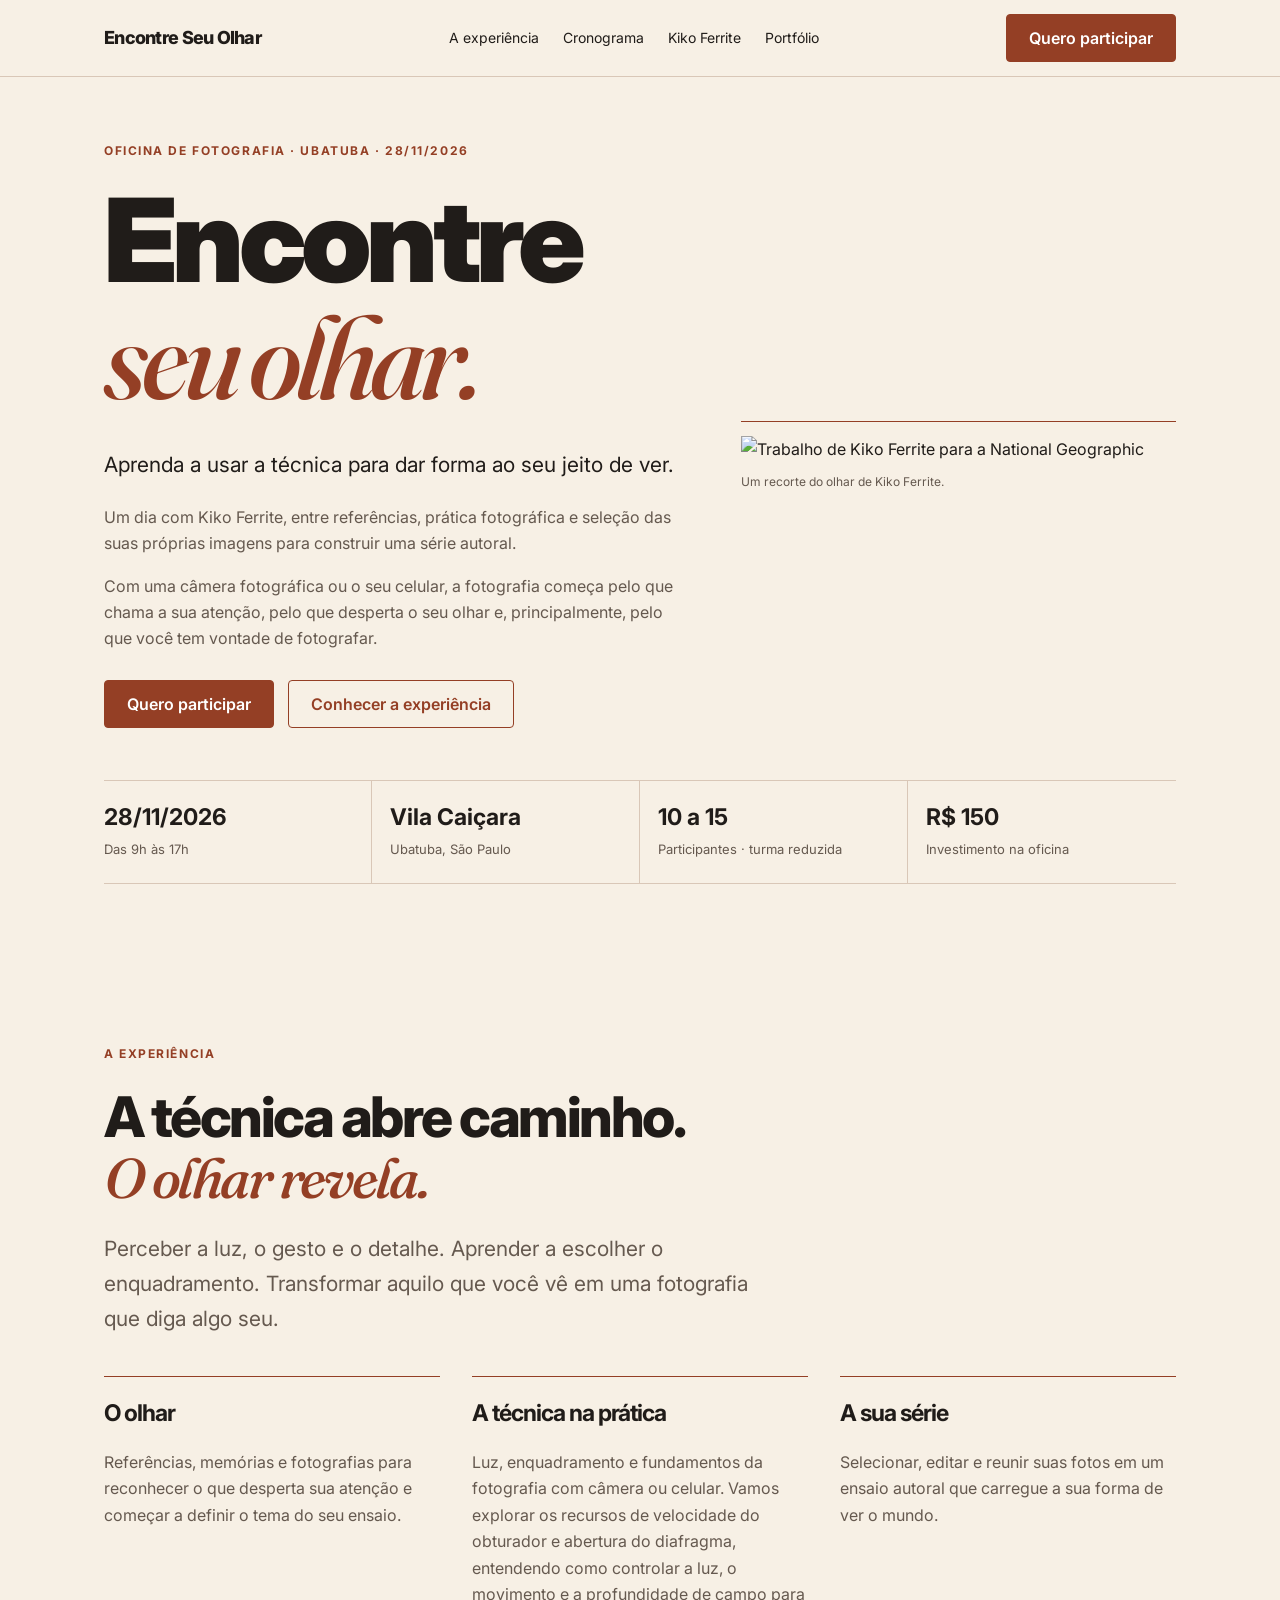
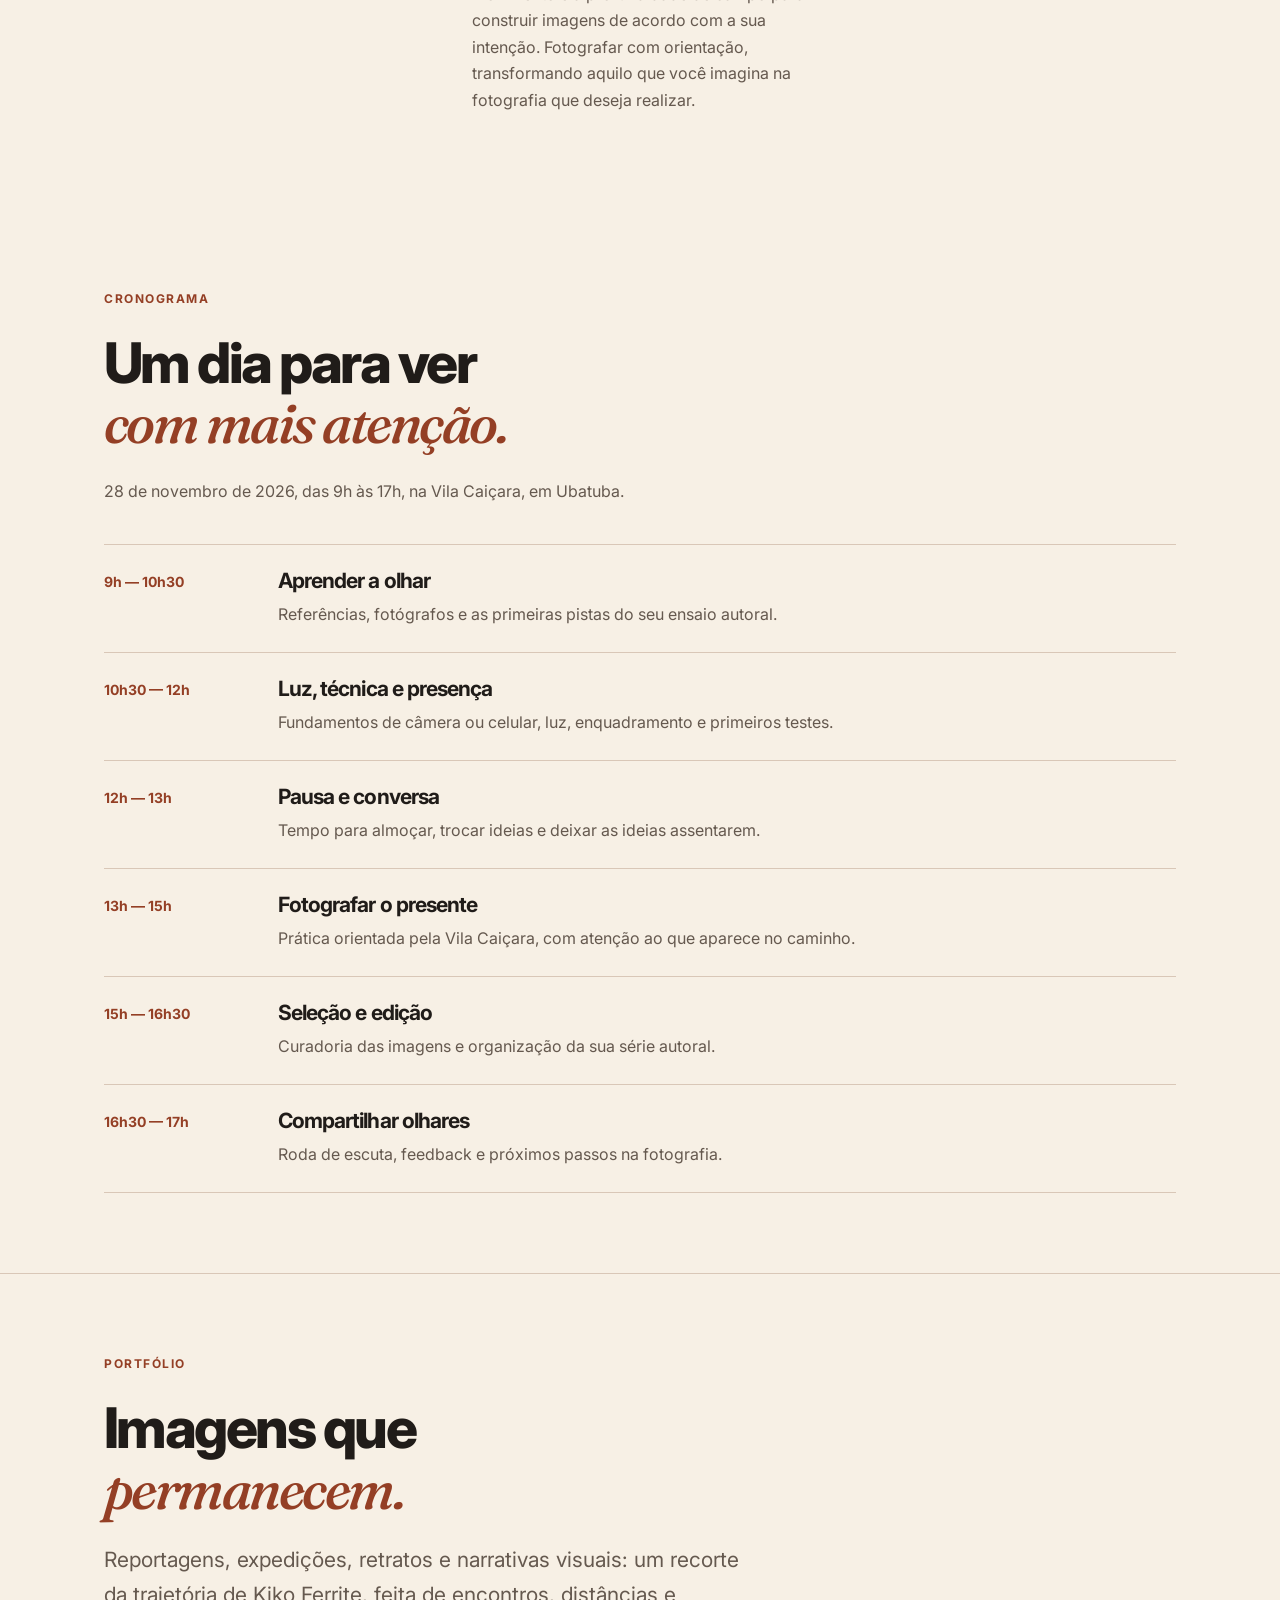
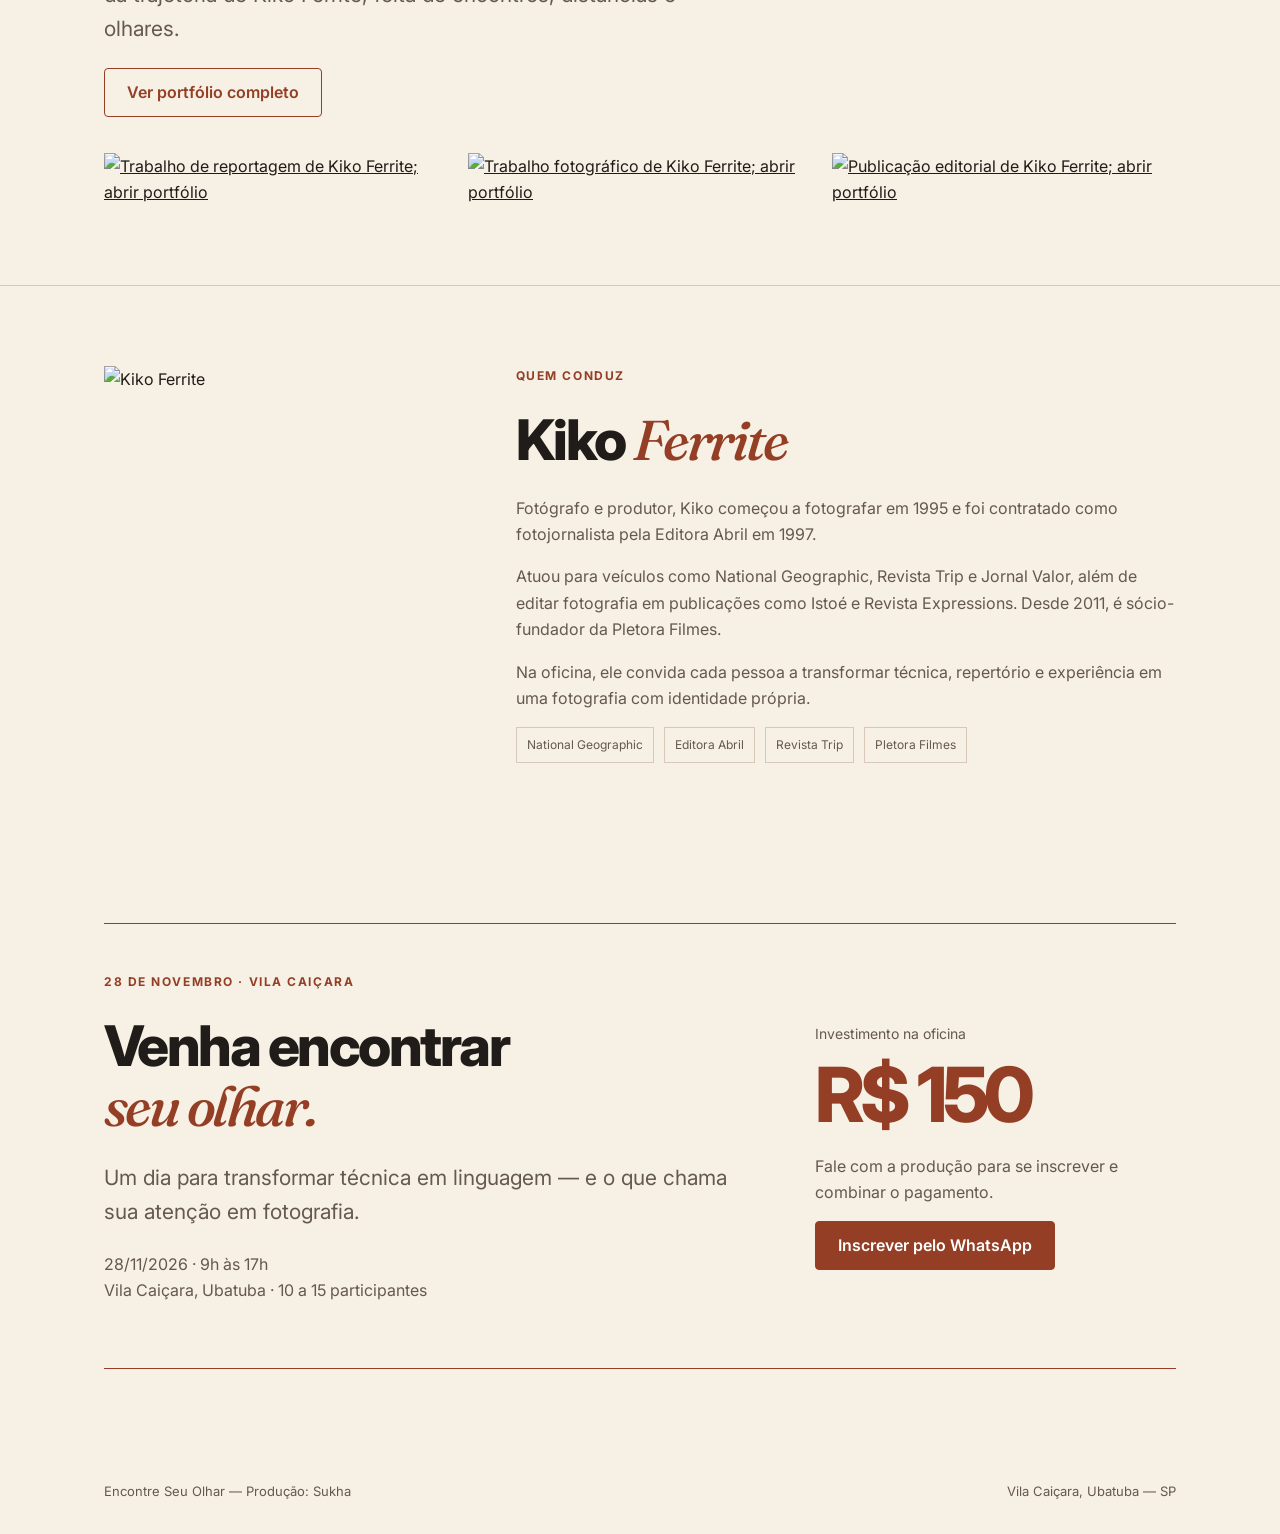
==== commit 4e92fa49: "Aplica revisões do Kiko, foto National Geographic e oficina até 17h" ====
--- a/index.html
+++ b/index.html
@@ -1,25 +1 @@
-<!doctype html>
-<html lang="pt-BR">
-<head>
-<meta charset="utf-8"><meta name="viewport" content="width=device-width,initial-scale=1">
-<title>Encontre Seu Olhar | Oficina com Kiko Ferrite</title>
-<meta name="description" content="Oficina de fotografia com Kiko Ferrite. Técnica, prática e olhar autoral em 28/11/2026, das 9h às 16h, na Vila Caiçara, Ubatuba. Investimento: R$ 150.">
-<meta property="og:title" content="Encontre Seu Olhar | Oficina com Kiko Ferrite"><meta property="og:description" content="A técnica abre caminho. O olhar revela. 28/11/2026, 9h às 16h. Vila Caiçara, Ubatuba. R$ 150."><meta property="og:type" content="website"><meta property="og:url" content="https://agenciaentrenos.github.io/encontre-seu-olhar/">
-<link rel="preconnect" href="https://fonts.googleapis.com"><link rel="preconnect" href="https://fonts.gstatic.com" crossorigin>
-<link href="https://fonts.googleapis.com/css2?family=Inter:wght@400;500;600;700;800;900&family=Fraunces:ital,wght@1,500;1,600&display=swap" rel="stylesheet">
-<style>
-:root{--paper:#f7f0e5;--ink:#201c19;--muted:#65594f;--accent:#943f25;--line:#d9c7b7}*{box-sizing:border-box}html{scroll-behavior:smooth;scroll-padding-top:150px}body{margin:0;background:var(--paper);color:var(--ink);font:400 16px/1.65 Inter,Arial,sans-serif}a{color:inherit}img{max-width:100%;display:block}h1,h2,h3,p{margin-top:0}h1,h2,h3{line-height:1.08;letter-spacing:-.045em}h2{font-size:clamp(32px,4.8vw,56px);font-weight:800;margin-bottom:24px}h3{font-size:23px;font-weight:700}em.display{font-family:Fraunces,Georgia,serif;font-weight:500;color:var(--accent)}.container{width:min(1120px,100%);margin:auto;padding-inline:24px}.eyebrow{font-size:12px;font-weight:700;letter-spacing:.13em;text-transform:uppercase;color:var(--accent);margin-bottom:24px}.muted{color:var(--muted)}.lead{font-size:clamp(18px,2vw,21px);max-width:650px}.site{position:sticky;top:0;z-index:20;background:var(--paper);border-bottom:1px solid var(--line)}.nav{display:flex;align-items:center;justify-content:space-between;gap:16px;min-height:76px;flex-wrap:wrap;padding-block:12px}.brand{font-size:18px;letter-spacing:-.04em;font-weight:800;text-decoration:none}.nav-links{display:flex;gap:24px;font-size:14px}.nav-links a{text-decoration:none}.button{display:inline-flex;justify-content:center;align-items:center;min-height:48px;padding:12px 22px;border:1px solid var(--accent);border-radius:4px;background:var(--accent);color:#fff;text-decoration:none;font-weight:600;line-height:1.4;text-align:center}.button:hover{background:#76301d}.button-line{background:transparent;color:var(--accent)}.button-line:hover{background:#eadbca}.actions{display:flex;flex-wrap:wrap;gap:14px;margin-top:28px}a:focus-visible,summary:focus-visible{outline:3px solid var(--accent);outline-offset:5px}.skip{position:absolute;top:-100px;left:16px;background:var(--paper);padding:12px;z-index:40}.skip:focus{top:8px}.mobile-menu{display:none}section{padding-block:80px}.hero{padding-top:64px}.hero h1{font-size:clamp(58px,10vw,116px);font-weight:900;line-height:.95;margin-bottom:28px}.hero h1 span{display:block}.hero h1 em{display:block;line-height:1.08}.hero-grid{display:grid;grid-template-columns:1.15fr .85fr;gap:48px;align-items:center}.hero-photo{margin:0;border-top:1px solid var(--accent);padding-top:14px}.hero-photo img{width:100%;height:auto}.hero-photo figcaption{font-size:12px;color:var(--muted);margin-top:10px}.facts{display:grid;grid-template-columns:repeat(4,minmax(0,1fr));border-top:1px solid var(--line);border-bottom:1px solid var(--line);margin-top:52px}.fact{padding:22px 18px;border-right:1px solid var(--line)}.fact:first-child{padding-left:0}.fact:last-child{border-right:0}.fact strong{font-size:23px;display:block;line-height:1.3}.fact span{display:block;font-size:13px;color:var(--muted);margin-top:6px}.section-head{max-width:760px;margin-bottom:40px}.pillars{display:grid;grid-template-columns:repeat(3,minmax(0,1fr));gap:32px}.pillar{border-top:1px solid var(--accent);padding-top:24px}.pillar p{color:var(--muted)}.schedule{border-top:1px solid var(--line)}.schedule-item{display:grid;grid-template-columns:150px 1fr;gap:24px;border-bottom:1px solid var(--line);padding-block:25px}.time{font-size:14px;color:var(--accent);font-weight:700}.schedule-item h3{font-size:21px;margin-bottom:8px}.schedule-item p{color:var(--muted);margin:0}.portfolio{border-block:1px solid var(--line)}.portfolio-images{display:grid;grid-template-columns:repeat(3,minmax(0,1fr));gap:20px;margin-top:36px}.portfolio-images a{display:flex;align-items:center}.portfolio-images img{width:100%;height:auto}.teacher{display:grid;grid-template-columns:.7fr 1.3fr;align-items:start;gap:56px}.teacher-photo img{width:100%;height:auto}.tags{display:flex;flex-wrap:wrap;gap:10px;font-size:12px;color:var(--muted)}.tag{padding:7px 10px;border:1px solid var(--line)}.cta{border-block:1px solid var(--accent);padding:48px 0;background:transparent}.cta-grid{display:grid;grid-template-columns:1.3fr .7fr;gap:40px;align-items:center}.price{font-size:clamp(52px,7vw,76px);font-weight:800;letter-spacing:-.06em;line-height:1.2;color:var(--accent);margin-bottom:12px}.price-label{font-size:14px;color:var(--muted);margin-bottom:4px}footer{padding-block:32px;color:var(--muted);font-size:13px}.footer-inner{display:flex;flex-wrap:wrap;justify-content:space-between;gap:12px}
-@media(max-width:900px){.nav-links{display:none}.mobile-menu{display:block;order:3;width:100%;font-size:14px}.mobile-menu summary{cursor:pointer;width:fit-content;padding:8px 0;min-height:40px}.mobile-menu nav{display:flex;flex-wrap:wrap;gap:16px;padding:12px 0}.hero-grid{grid-template-columns:1fr;gap:32px}.hero-photo{max-width:560px}.teacher{gap:32px}.hero h1{font-size:clamp(58px,12vw,96px)}}
-@media(max-width:600px){.container{padding-inline:20px}section{padding-block:48px}.hero{padding-top:36px}.nav{gap:8px}.brand{font-size:16px;max-width:140px}.nav>.button{font-size:13px;padding:10px 12px;min-height:44px}.hero h1{font-size:clamp(52px,14vw,78px)}.facts{grid-template-columns:repeat(2,minmax(0,1fr));margin-top:32px}.fact{padding:18px 10px!important;border-bottom:1px solid var(--line)}.fact:nth-child(2){border-right:0}.fact:nth-child(n+3){border-bottom:0}.fact strong{font-size:21px}.pillars,.teacher,.cta-grid{grid-template-columns:1fr}.schedule-item{grid-template-columns:1fr;gap:8px}.portfolio-images{grid-template-columns:1fr}.portfolio-images a{max-width:440px;margin:auto}.teacher-photo{max-width:340px}.actions .button{width:100%}.cta{padding-block:32px}}
-@media(prefers-reduced-motion:reduce){html{scroll-behavior:auto}}
-</style></head>
-<body><a href="#conteudo" class="skip">Pular para o conteúdo</a>
-<header class="site"><div class="container nav"><a class="brand" href="#conteudo">Encontre Seu Olhar</a><nav class="nav-links" aria-label="Navegação principal"><a href="#proposta">A experiência</a><a href="#cronograma">Cronograma</a><a href="#kiko">Kiko Ferrite</a><a href="portfolio.html">Portfólio</a></nav><a class="button" href="#inscricao">Quero participar</a><details class="mobile-menu"><summary>Explorar a oficina</summary><nav aria-label="Navegação para celular"><a href="#proposta">A experiência</a><a href="#cronograma">Cronograma</a><a href="#kiko">Kiko Ferrite</a><a href="portfolio.html">Portfólio</a></nav></details></div></header>
-<main id="conteudo">
-<section class="hero"><div class="container"><p class="eyebrow">Oficina de fotografia · Ubatuba · 28/11/2026</p><div class="hero-grid"><div><h1><span>Encontre</span><em class="display">seu olhar.</em></h1><p class="lead">Aprenda a usar a técnica para dar forma ao seu jeito de ver.</p><p class="muted">Um dia com Kiko Ferrite, entre referências, prática e seleção de imagens para construir uma série autoral. Com câmera ou celular, a fotografia começa naquilo que chama sua atenção.</p><div class="actions"><a class="button" href="#inscricao">Quero participar</a><a class="button button-line" href="#proposta">Conhecer a experiência</a></div></div><figure class="hero-photo"><img src="portfolio-fotografico-01.jpg" alt="Fotografia do portfólio de Kiko Ferrite" fetchpriority="high"><figcaption>Um recorte do olhar de Kiko Ferrite.</figcaption></figure></div><div class="facts"><div class="fact"><strong>28/11/2026</strong><span>Das 9h às 16h</span></div><div class="fact"><strong>Vila Caiçara</strong><span>Ubatuba, São Paulo</span></div><div class="fact"><strong>10 a 15</strong><span>Participantes · turma reduzida</span></div><div class="fact"><strong>R$ 150</strong><span>Investimento na oficina</span></div></div></div></section>
-<section id="proposta"><div class="container"><div class="section-head"><p class="eyebrow">A experiência</p><h2>A técnica abre caminho.<br><em class="display">O olhar revela.</em></h2><p class="lead muted">Perceber a luz, o gesto e o detalhe. Aprender a escolher o enquadramento. Transformar aquilo que você vê em uma fotografia que diga algo seu.</p></div><div class="pillars"><div class="pillar"><h3>O olhar</h3><p>Referências, memórias e fotografias para reconhecer o que desperta sua atenção e começar a definir o tema do seu ensaio.</p></div><div class="pillar"><h3>A técnica na prática</h3><p>Luz, enquadramento e fundamentos de câmera ou celular. Fotografar com orientação para aproximar intenção e imagem.</p></div><div class="pillar"><h3>A sua série</h3><p>Selecionar, editar e reunir suas fotos em um ensaio autoral que carregue a sua forma de ver o mundo.</p></div></div></div></section>
-<section id="cronograma"><div class="container"><div class="section-head"><p class="eyebrow">Cronograma</p><h2>Um dia para ver<br><em class="display">com mais atenção.</em></h2><p class="muted">28 de novembro de 2026, das 9h às 16h, na Vila Caiçara, em Ubatuba.</p></div><div class="schedule"><div class="schedule-item"><div class="time">9h — 10h30</div><div><h3>Aprender a olhar</h3><p>Referências, fotógrafos e as primeiras pistas do seu ensaio autoral.</p></div></div><div class="schedule-item"><div class="time">10h30 — 12h</div><div><h3>Luz, técnica e presença</h3><p>Fundamentos de câmera ou celular, luz, enquadramento e primeiros testes.</p></div></div><div class="schedule-item"><div class="time">12h — 13h</div><div><h3>Pausa e conversa</h3><p>Tempo para almoçar, trocar ideias e deixar as ideias assentarem.</p></div></div><div class="schedule-item"><div class="time">13h — 14h30</div><div><h3>Fotografar o presente</h3><p>Prática orientada pela Vila Caiçara, com atenção ao que aparece no caminho.</p></div></div><div class="schedule-item"><div class="time">14h30 — 15h30</div><div><h3>Seleção e edição</h3><p>Curadoria das imagens e organização da sua série autoral.</p></div></div><div class="schedule-item"><div class="time">15h30 — 16h</div><div><h3>Compartilhar olhares</h3><p>Roda de escuta, feedback e próximos passos na fotografia.</p></div></div></div></div></section>
-<section class="portfolio"><div class="container"><p class="eyebrow">Portfólio</p><h2>Imagens que<br><em class="display">permanecem.</em></h2><p class="lead muted">Reportagens, expedições, retratos e narrativas visuais: um recorte da trajetória de Kiko Ferrite, feita de encontros, distâncias e olhares.</p><a class="button button-line" href="portfolio.html">Ver portfólio completo</a><div class="portfolio-images"><a href="portfolio.html"><img src="national-geographic-01.jpg" alt="Trabalho de reportagem de Kiko Ferrite; abrir portfólio" loading="lazy" decoding="async"></a><a href="portfolio.html"><img src="portfolio-fotografico-02.jpg" alt="Trabalho fotográfico de Kiko Ferrite; abrir portfólio" loading="lazy" decoding="async"></a><a href="portfolio.html"><img src="revista-gol-01.jpg" alt="Publicação editorial de Kiko Ferrite; abrir portfólio" loading="lazy" decoding="async"></a></div></div></section>
-<section id="kiko"><div class="container teacher"><div class="teacher-photo"><img src="IMG_4603.jpeg" alt="Kiko Ferrite" loading="lazy" decoding="async"></div><div><p class="eyebrow">Quem conduz</p><h2>Kiko <em class="display">Ferrite</em></h2><p class="muted">Fotógrafo e produtor, Kiko começou a fotografar em 1995 e foi contratado como fotojornalista pela Editora Abril em 1997.</p><p class="muted">Atuou para veículos como National Geographic, Revista Trip e Jornal Valor, além de editar fotografia em publicações como Istoé e Revista Expressions. Desde 2011, é sócio-fundador da Pletora Filmes.</p><p class="muted">Na oficina, ele convida cada pessoa a transformar técnica, repertório e experiência em uma fotografia com identidade própria.</p><div class="tags"><span class="tag">National Geographic</span><span class="tag">Editora Abril</span><span class="tag">Revista Trip</span><span class="tag">Pletora Filmes</span></div></div></div></section>
-<section id="inscricao"><div class="container"><div class="cta cta-grid"><div><p class="eyebrow">28 de novembro · Vila Caiçara</p><h2>Venha encontrar<br><em class="display">seu olhar.</em></h2><p class="lead muted">Um dia para transformar técnica em linguagem — e o que chama sua atenção em fotografia.</p><p class="muted">28/11/2026 · 9h às 16h<br>Vila Caiçara, Ubatuba · 10 a 15 participantes</p></div><div><p class="price-label">Investimento na oficina</p><div class="price">R$ 150</div><p class="muted">Fale com a produção para se inscrever e combinar o pagamento.</p><a class="button" href="https://wa.me/5511961726800?text=Ol%C3%A1!%20Quero%20participar%20da%20oficina%20Encontre%20Seu%20Olhar%20em%2028%2F11%2F2026.%20Como%20fa%C3%A7o%20minha%20inscri%C3%A7%C3%A3o%3F">Inscrever pelo WhatsApp</a></div></div></div></section>
-</main><footer><div class="container footer-inner"><span>Encontre Seu Olhar — Produção: Sukha</span><span>Vila Caiçara, Ubatuba — SP</span></div></footer></body></html>+<!doctype html><html lang="pt-BR"><head><meta charset="utf-8"><meta name="viewport" content="width=device-width,initial-scale=1"><title>Encontre Seu Olhar | Oficina com Kiko Ferrite</title><meta name="description" content="Oficina de fotografia com Kiko Ferrite. 28/11/2026, das 9h às 17h, na Vila Caiçara, Ubatuba. R$ 150."><link rel="preconnect" href="https://fonts.googleapis.com"><link rel="preconnect" href="https://fonts.gstatic.com" crossorigin><link href="https://fonts.googleapis.com/css2?family=Inter:wght@400;500;600;700;800;900&family=Fraunces:ital,wght@1,500&display=swap" rel="stylesheet"><link rel="stylesheet" href="editorial.css"></head><body><a class="skip" href="#conteudo">Pular para o conteúdo</a><header class="site"><div class="container nav"><a class="brand" href="#conteudo">Encontre Seu Olhar</a><nav class="nav-links" aria-label="Navegação principal"><a href="#proposta">A experiência</a><a href="#cronograma">Cronograma</a><a href="#kiko">Kiko Ferrite</a><a href="portfolio.html">Portfólio</a></nav><a class="button" href="#inscricao">Quero participar</a><details class="mobile-menu"><summary>Explorar a oficina</summary><nav aria-label="Navegação para celular"><a href="#proposta">A experiência</a><a href="#cronograma">Cronograma</a><a href="#kiko">Kiko Ferrite</a><a href="portfolio.html">Portfólio</a></nav></details></div></header><main id="conteudo"><section class="hero"><div class="container"><p class="eyebrow">Oficina de fotografia · Ubatuba · 28/11/2026</p><div class="hero-grid"><div><h1><span>Encontre</span><em>seu olhar.</em></h1><p class="lead">Aprenda a usar a técnica para dar forma ao seu jeito de ver.</p><p class="muted">Um dia com Kiko Ferrite, entre referências, prática fotográfica e seleção das suas próprias imagens para construir uma série autoral.</p><p class="muted">Com uma câmera fotográfica ou o seu celular, a fotografia começa pelo que chama a sua atenção, pelo que desperta o seu olhar e, principalmente, pelo que você tem vontade de fotografar.</p><div class="actions"><a class="button" href="#inscricao">Quero participar</a><a class="button button-line" href="#proposta">Conhecer a experiência</a></div></div><figure class="hero-photo"><img src="national-geographic-01.jpg" alt="Trabalho de Kiko Ferrite para a National Geographic" fetchpriority="high"><figcaption>Um recorte do olhar de Kiko Ferrite.</figcaption></figure></div><div class="facts"><div class="fact"><strong>28/11/2026</strong><span>Das 9h às 17h</span></div><div class="fact"><strong>Vila Caiçara</strong><span>Ubatuba, São Paulo</span></div><div class="fact"><strong>10 a 15</strong><span>Participantes · turma reduzida</span></div><div class="fact"><strong>R$ 150</strong><span>Investimento na oficina</span></div></div></div></section><section id="proposta"><div class="container"><div class="section-head"><p class="eyebrow">A experiência</p><h2>A técnica abre caminho.<br><em>O olhar revela.</em></h2><p class="lead muted">Perceber a luz, o gesto e o detalhe. Aprender a escolher o enquadramento. Transformar aquilo que você vê em uma fotografia que diga algo seu.</p></div><div class="pillars"><div class="pillar"><h3>O olhar</h3><p>Referências, memórias e fotografias para reconhecer o que desperta sua atenção e começar a definir o tema do seu ensaio.</p></div><div class="pillar"><h3>A técnica na prática</h3><p>Luz, enquadramento e fundamentos da fotografia com câmera ou celular. Vamos explorar os recursos de velocidade do obturador e abertura do diafragma, entendendo como controlar a luz, o movimento e a profundidade de campo para construir imagens de acordo com a sua intenção. Fotografar com orientação, transformando aquilo que você imagina na fotografia que deseja realizar.</p></div><div class="pillar"><h3>A sua série</h3><p>Selecionar, editar e reunir suas fotos em um ensaio autoral que carregue a sua forma de ver o mundo.</p></div></div></div></section><section id="cronograma"><div class="container"><div class="section-head"><p class="eyebrow">Cronograma</p><h2>Um dia para ver<br><em>com mais atenção.</em></h2><p class="muted">28 de novembro de 2026, das 9h às 17h, na Vila Caiçara, em Ubatuba.</p></div><div class="schedule"><div class="schedule-item"><div class="time">9h — 10h30</div><div><h3>Aprender a olhar</h3><p>Referências, fotógrafos e as primeiras pistas do seu ensaio autoral.</p></div></div><div class="schedule-item"><div class="time">10h30 — 12h</div><div><h3>Luz, técnica e presença</h3><p>Fundamentos de câmera ou celular, luz, enquadramento e primeiros testes.</p></div></div><div class="schedule-item"><div class="time">12h — 13h</div><div><h3>Pausa e conversa</h3><p>Tempo para almoçar, trocar ideias e deixar as ideias assentarem.</p></div></div><div class="schedule-item"><div class="time">13h — 15h</div><div><h3>Fotografar o presente</h3><p>Prática orientada pela Vila Caiçara, com atenção ao que aparece no caminho.</p></div></div><div class="schedule-item"><div class="time">15h — 16h30</div><div><h3>Seleção e edição</h3><p>Curadoria das imagens e organização da sua série autoral.</p></div></div><div class="schedule-item"><div class="time">16h30 — 17h</div><div><h3>Compartilhar olhares</h3><p>Roda de escuta, feedback e próximos passos na fotografia.</p></div></div></div></div></section><section class="portfolio"><div class="container"><p class="eyebrow">Portfólio</p><h2>Imagens que<br><em>permanecem.</em></h2><p class="lead muted">Reportagens, expedições, retratos e narrativas visuais: um recorte da trajetória de Kiko Ferrite, feita de encontros, distâncias e olhares.</p><a class="button button-line" href="portfolio.html">Ver portfólio completo</a><div class="portfolio-images"><a href="portfolio.html"><img src="national-geographic-01.jpg" alt="Trabalho de reportagem de Kiko Ferrite; abrir portfólio" loading="lazy" decoding="async"></a><a href="portfolio.html"><img src="portfolio-fotografico-02.jpg" alt="Trabalho fotográfico de Kiko Ferrite; abrir portfólio" loading="lazy" decoding="async"></a><a href="portfolio.html"><img src="revista-gol-01.jpg" alt="Publicação editorial de Kiko Ferrite; abrir portfólio" loading="lazy" decoding="async"></a></div></div></section><section id="kiko"><div class="container teacher"><div class="teacher-photo"><img src="IMG_4603.jpeg" alt="Kiko Ferrite" loading="lazy" decoding="async"></div><div><p class="eyebrow">Quem conduz</p><h2>Kiko <em>Ferrite</em></h2><p class="muted">Fotógrafo e produtor, Kiko começou a fotografar em 1995 e foi contratado como fotojornalista pela Editora Abril em 1997.</p><p class="muted">Atuou para veículos como National Geographic, Revista Trip e Jornal Valor, além de editar fotografia em publicações como Istoé e Revista Expressions. Desde 2011, é sócio-fundador da Pletora Filmes.</p><p class="muted">Na oficina, ele convida cada pessoa a transformar técnica, repertório e experiência em uma fotografia com identidade própria.</p><div class="tags"><span>National Geographic</span><span>Editora Abril</span><span>Revista Trip</span><span>Pletora Filmes</span></div></div></div></section><section id="inscricao"><div class="container"><div class="cta cta-grid"><div><p class="eyebrow">28 de novembro · Vila Caiçara</p><h2>Venha encontrar<br><em>seu olhar.</em></h2><p class="lead muted">Um dia para transformar técnica em linguagem — e o que chama sua atenção em fotografia.</p><p class="muted">28/11/2026 · 9h às 17h<br>Vila Caiçara, Ubatuba · 10 a 15 participantes</p></div><div><p class="price-label">Investimento na oficina</p><div class="price">R$ 150</div><p class="muted">Fale com a produção para se inscrever e combinar o pagamento.</p><a class="button" href="https://wa.me/5511961726800?text=Ol%C3%A1!%20Quero%20participar%20da%20oficina%20Encontre%20Seu%20Olhar%20em%2028%2F11%2F2026.%20Como%20fa%C3%A7o%20minha%20inscri%C3%A7%C3%A3o%3F">Inscrever pelo WhatsApp</a></div></div></div></section></main><footer><div class="container footer-inner"><span>Encontre Seu Olhar — Produção: Sukha</span><span>Vila Caiçara, Ubatuba — SP</span></div></footer><script src="interacoes.js" defer></script></body></html>
--- a/editorial.css
+++ b/editorial.css
@@ -0,0 +1,5 @@
+:root{--paper:#f7f0e5;--ink:#201c19;--muted:#65594f;--accent:#943f25;--line:#d9c7b7;--header-offset:150px}*{box-sizing:border-box}html{scroll-behavior:smooth;scroll-padding-top:var(--header-offset)}body{margin:0;background:var(--paper);color:var(--ink);font:400 16px/1.65 Inter,Arial,sans-serif}a{color:inherit}button{font:inherit}img{max-width:100%;display:block}h1,h2,h3,p{margin-top:0}h1,h2,h3{line-height:1.08;letter-spacing:-.045em}h1{font-size:clamp(48px,8vw,88px);font-weight:900;margin-bottom:24px}h2{font-size:clamp(32px,4.8vw,56px);font-weight:800;margin-bottom:24px}h3{font-size:23px;font-weight:700}em{font-family:Fraunces,Georgia,serif;font-weight:500;color:var(--accent)}.container{width:min(1120px,100%);margin:auto;padding-inline:24px}.eyebrow{font-size:12px;font-weight:700;letter-spacing:.13em;text-transform:uppercase;color:var(--accent);margin-bottom:24px}.muted{color:var(--muted)}.lead{font-size:clamp(18px,2vw,21px);max-width:650px}.site{position:sticky;top:0;z-index:20;background:var(--paper);border-bottom:1px solid var(--line)}.nav{display:flex;align-items:center;justify-content:space-between;gap:16px;min-height:76px;flex-wrap:wrap;padding-block:12px}.brand{font-size:18px;letter-spacing:-.04em;font-weight:800;text-decoration:none}.nav-links{display:flex;gap:24px;font-size:14px}.nav-links a{text-decoration:none}.button{display:inline-flex;justify-content:center;align-items:center;min-height:48px;padding:12px 22px;border:1px solid var(--accent);border-radius:4px;background:var(--accent);color:#fff;text-decoration:none;font-weight:600;line-height:1.4;text-align:center;cursor:pointer}.button:hover{background:#76301d}.button-line{background:transparent;color:var(--accent)}.button-line:hover{background:#eadbca}.actions{display:flex;flex-wrap:wrap;gap:14px;margin-top:28px}a:focus-visible,button:focus-visible,summary:focus-visible{outline:3px solid var(--accent);outline-offset:5px}.skip{position:absolute;top:-100px;left:16px;background:var(--paper);padding:12px;z-index:40}.skip:focus{top:8px}.mobile-menu{display:none}section{padding-block:80px}.hero{padding-top:64px}.hero h1{font-size:clamp(58px,10vw,116px);font-weight:900;line-height:.95;margin-bottom:28px}.hero h1 span,.hero h1 em{display:block}.hero h1 em{line-height:1.08}.hero-grid{display:grid;grid-template-columns:minmax(0,1.15fr) minmax(0,.85fr);gap:48px;align-items:center}.hero-photo{margin:0;border-top:1px solid var(--accent);padding-top:14px}.hero-photo img{width:100%;height:auto}.hero-photo figcaption{font-size:12px;color:var(--muted);margin-top:10px}.facts{display:grid;grid-template-columns:repeat(4,minmax(0,1fr));border-block:1px solid var(--line);margin-top:52px}.fact{padding:22px 18px;border-right:1px solid var(--line)}.fact:first-child{padding-left:0}.fact:last-child{border-right:0}.fact strong{font-size:23px;display:block;line-height:1.3}.fact span{display:block;font-size:13px;color:var(--muted);margin-top:6px}.section-head{max-width:760px;margin-bottom:40px}.pillars{display:grid;grid-template-columns:repeat(3,minmax(0,1fr));gap:32px}.pillar{border-top:1px solid var(--accent);padding-top:24px}.pillar p{color:var(--muted)}.schedule{border-top:1px solid var(--line)}.schedule-item{display:grid;grid-template-columns:150px 1fr;gap:24px;border-bottom:1px solid var(--line);padding-block:25px}.time{font-size:14px;color:var(--accent);font-weight:700}.schedule-item h3{font-size:21px;margin-bottom:8px}.schedule-item p{color:var(--muted);margin:0}.portfolio{border-block:1px solid var(--line)}.portfolio-images{display:grid;grid-template-columns:repeat(3,minmax(0,1fr));gap:20px;margin-top:36px}.portfolio-images a{display:flex;align-items:center}.portfolio-images img,.teacher-photo img{width:100%;height:auto}.teacher{display:grid;grid-template-columns:minmax(0,.7fr) minmax(0,1.3fr);align-items:start;gap:56px}.tags{display:flex;flex-wrap:wrap;gap:10px;font-size:12px;color:var(--muted)}.tags span{padding:7px 10px;border:1px solid var(--line)}.cta{border-block:1px solid var(--accent);padding:48px 0;background:transparent}.cta-grid{display:grid;grid-template-columns:minmax(0,1.3fr) minmax(0,.7fr);gap:40px;align-items:center}.price{font-size:clamp(52px,7vw,76px);font-weight:800;letter-spacing:-.06em;line-height:1.2;color:var(--accent);margin-bottom:12px}.price-label{font-size:14px;color:var(--muted);margin-bottom:4px}footer{padding-block:32px;color:var(--muted);font-size:13px}.footer-inner{display:flex;flex-wrap:wrap;justify-content:space-between;gap:12px}.intro{padding-block:64px 48px}.intro h1 em{display:block}.index{display:flex;flex-wrap:wrap;gap:12px 24px;margin-top:30px;font-size:14px;color:var(--accent)}section.gallery{padding-block:40px 56px;border-top:1px solid var(--line)}.grid{display:grid;grid-template-columns:repeat(3,minmax(0,1fr));gap:32px 24px;margin-top:30px}.thumb{display:flex;flex-direction:column;align-items:stretch;gap:12px;width:100%;color:var(--muted);text-decoration:none;cursor:zoom-in}.thumb img{width:100%;height:auto}.thumb span{font-size:12px;border-top:1px solid var(--line);padding-top:8px}.thumb:hover span{color:var(--accent)}.closing{padding-block:40px 56px;border-top:1px solid var(--accent)}.closing p{max-width:620px}dialog{position:fixed;inset:0;width:100%;height:100%;max-width:none;max-height:none;margin:0;padding:0;border:0;background:var(--paper);color:var(--ink)}dialog:not([open]){display:none}dialog::backdrop{background:var(--paper)}.viewer{height:100%;height:100dvh;display:grid;grid-template-rows:auto minmax(0,1fr) auto;padding:16px 24px;gap:12px}.viewer-top,.viewer-bottom{display:flex;align-items:center;justify-content:space-between;gap:12px;flex-wrap:wrap}.viewer-image{display:flex;align-items:center;justify-content:center;min-height:0;overflow:hidden}.viewer-image img{max-width:100%;max-height:100%;width:auto;height:auto;object-fit:contain}.controls{display:flex;gap:12px}[hidden]{display:none!important}
+@media(max-width:900px){.nav-links{display:none}.mobile-menu{display:block;order:3;width:100%;font-size:14px}.mobile-menu summary{cursor:pointer;width:fit-content;padding:8px 0;min-height:40px}.mobile-menu nav{display:flex;flex-wrap:wrap;gap:16px;padding:12px 0}.hero-grid{grid-template-columns:1fr;gap:32px}.hero-photo{max-width:560px}.teacher{gap:32px}.hero h1{font-size:clamp(58px,12vw,96px)}}
+@media(max-width:800px){.grid{grid-template-columns:repeat(2,minmax(0,1fr))}}
+@media(max-width:600px){.container{padding-inline:20px}section{padding-block:48px}.hero{padding-top:36px}.nav{gap:8px}.brand{font-size:16px;max-width:160px}.nav>.button{font-size:13px;padding:10px 12px;min-height:44px}.hero h1{font-size:clamp(52px,14vw,78px)}.facts{grid-template-columns:repeat(2,minmax(0,1fr));margin-top:32px}.fact{padding:18px 10px;border-bottom:1px solid var(--line)}.fact:first-child{padding-left:10px}.fact:nth-child(2){border-right:0}.fact:nth-child(n+3){border-bottom:0}.fact strong{font-size:21px}.pillars,.teacher,.cta-grid{grid-template-columns:1fr}.schedule-item{grid-template-columns:1fr;gap:8px}.portfolio-images,.grid{grid-template-columns:1fr}.portfolio-images a{max-width:440px;margin:auto}.teacher-photo{max-width:340px}.actions .button{width:100%}.cta{padding-block:32px}.intro{padding-block:36px}.viewer{padding:12px;gap:8px}.viewer button{padding:10px 12px;font-size:14px}}
+@media(prefers-reduced-motion:reduce){html{scroll-behavior:auto}}
